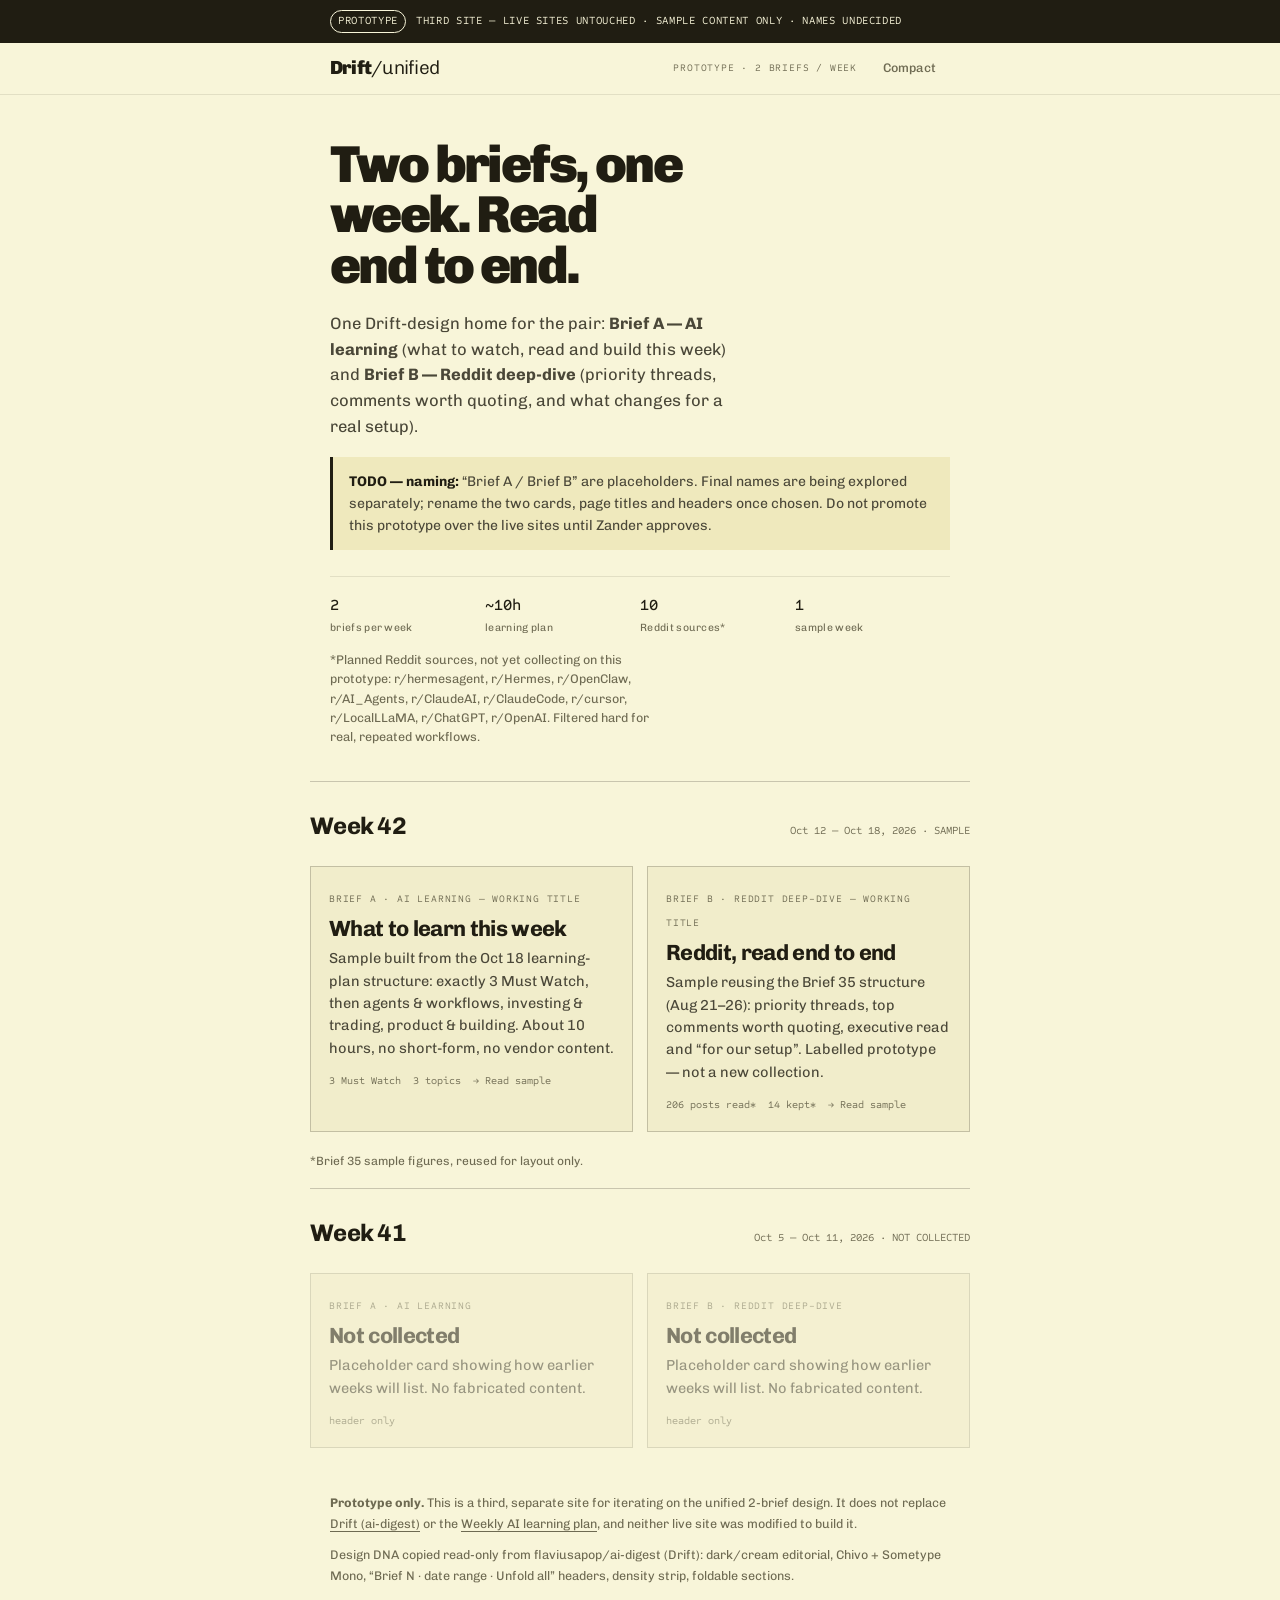
==== index.html @ 0d51faca "Prototype: unified Drift-design site with 2 briefs per week (sample content)" ====
<!doctype html>
<html lang="en">
<head>
<meta charset="utf-8">
<meta name="viewport" content="width=device-width, initial-scale=1">
<title>Drift Unified — Prototype (Brief A / Brief B)</title>
<meta name="description" content="Prototype: one Drift-design site hosting two briefs per week — an AI learning brief and a Reddit deep-dive brief. Sample content only.">
<link rel="preconnect" href="https://fonts.googleapis.com">
<link rel="preconnect" href="https://fonts.gstatic.com" crossorigin>
<link rel="stylesheet" href="https://fonts.googleapis.com/css2?family=Chivo:wght@300;400;500;600;700;900&family=Sometype+Mono:wght@400;500&display=swap">
<link rel="stylesheet" href="style.css">
</head>
<body>
<div class="proto-banner"><div class="w"><span class="badge-proto">Prototype</span><span>Third site — live sites untouched · Sample content only · Names undecided</span></div></div>
<header class="top"><div class="w"><span class="wm">Drift<em>/unified</em></span><span class="tools"><span class="live">Prototype · 2 briefs / week</span><button id="dens" class="densbtn" aria-pressed="false">Compact</button></span></div></header>
<main>
  <div class="w intro">
    <h1>Two briefs, one week. Read end to end.</h1>
    <p>One Drift-design home for the pair: <strong>Brief A — AI learning</strong> (what to watch, read and build this week) and <strong>Brief B — Reddit deep-dive</strong> (priority threads, comments worth quoting, and what changes for a real setup).</p>
    <div class="todo"><b>TODO — naming:</b> “Brief A / Brief B” are placeholders. Final names are being explored separately; rename the two cards, page titles and headers once chosen. Do not promote this prototype over the live sites until Zander approves.</div>
    <div class="stat">
      <div><b>2</b><span>briefs per week</span></div>
      <div><b>~10h</b><span>learning plan</span></div>
      <div><b>10</b><span>Reddit sources*</span></div>
      <div><b>1</b><span>sample week</span></div>
    </div>
    <p style="margin-top:14px;font-size:12.5px;color:var(--mute)">*Planned Reddit sources, not yet collecting on this prototype: r/hermesagent, r/Hermes, r/OpenClaw, r/AI_Agents, r/ClaudeAI, r/ClaudeCode, r/cursor, r/LocalLLaMA, r/ChatGPT, r/OpenAI. Filtered hard for real, repeated workflows.</p>
  </div>

  <section class="w week-block" aria-labelledby="w42">
    <div class="week-title"><h2 id="w42">Week 42</h2><span class="dt" style="font-family:var(--m);font-size:11px;color:var(--mute)">Oct 12 — Oct 18, 2026 · SAMPLE</span></div>
    <div class="cards">
      <a class="brief-card" href="weeks/2026-10-12.html#learning">
        <span class="k">Brief A · AI Learning — working title</span>
        <h3>What to learn this week</h3>
        <p>Sample built from the Oct 18 learning-plan structure: exactly 3 Must Watch, then agents &amp; workflows, investing &amp; trading, product &amp; building. About 10 hours, no short-form, no vendor content.</p>
        <span class="meta"><span>3 Must Watch</span><span>3 topics</span><span>→ Read sample</span></span>
      </a>
      <a class="brief-card" href="weeks/2026-10-12.html#reddit">
        <span class="k">Brief B · Reddit Deep-Dive — working title</span>
        <h3>Reddit, read end to end</h3>
        <p>Sample reusing the Brief 35 structure (Aug 21–26): priority threads, top comments worth quoting, executive read and “for our setup”. Labelled prototype — not a new collection.</p>
        <span class="meta"><span>206 posts read*</span><span>14 kept*</span><span>→ Read sample</span></span>
      </a>
    </div>
    <p style="font-size:12px;color:var(--mute)">*Brief 35 sample figures, reused for layout only.</p>
  </section>

  <section class="w week-block" aria-labelledby="w41">
    <div class="week-title"><h2 id="w41">Week 41</h2><span style="font-family:var(--m);font-size:11px;color:var(--mute)">Oct 5 — Oct 11, 2026 · NOT COLLECTED</span></div>
    <div class="cards">
      <span class="brief-card disabled"><span class="k">Brief A · AI Learning</span><h3>Not collected</h3><p>Placeholder card showing how earlier weeks will list. No fabricated content.</p><span class="meta"><span>header only</span></span></span>
      <span class="brief-card disabled"><span class="k">Brief B · Reddit Deep-Dive</span><h3>Not collected</h3><p>Placeholder card showing how earlier weeks will list. No fabricated content.</p><span class="meta"><span>header only</span></span></span>
    </div>
  </section>

  <footer><div class="w">
    <p><strong>Prototype only.</strong> This is a third, separate site for iterating on the unified 2-brief design. It does not replace <a href="https://flaviusapop.github.io/ai-digest/drift.html">Drift (ai-digest)</a> or the <a href="https://flaviusapop.github.io/weekly-ai-learning-plan/">Weekly AI learning plan</a>, and neither live site was modified to build it.</p>
    <p>Design DNA copied read-only from flaviusapop/ai-digest (Drift): dark/cream editorial, Chivo + Sometype Mono, “Brief N · date range · Unfold all” headers, density strip, foldable sections.</p>
  </div></footer>
</main>
<script src="app.js"></script>
</body>
</html>
---- style.css ----
:root{
  --bg:#F8F5D9; --panel:#F1EDCB; --deep:#EFE9BD;
  --ink:#201D12; --ink-2:#4A4738; --mute:#6E6A52; --dead:#6F6C58;
  --edge:rgba(32,29,18,.22); --edge-soft:rgba(32,29,18,.10);
  --h-localllama:#A0552F; --h-mlreddit:#3F6274; --h-claudeai:#546B3C;
  --h-singularity:#734A60; --h-xnetwork:#7E6220; --h-hermes:#5E4B00;
  --f:"Chivo",system-ui,-apple-system,sans-serif;
  --m:"Sometype Mono",ui-monospace,SFMono-Regular,monospace;
  --top:52px; --wk:46px; --measure:46ch;
}
@media (prefers-color-scheme:dark){
  :root:not([data-theme="light"]){
    --bg:#191711; --panel:#211F16; --deep:#2A281D;
    --ink:#EFEBCE; --ink-2:#C2BE9F; --mute:#8B8768; --dead:#5C5943;
    --edge:rgba(239,235,206,.20); --edge-soft:rgba(239,235,206,.09);
    --h-localllama:#D5946F; --h-mlreddit:#8FB4C6; --h-claudeai:#A0B882;
    --h-singularity:#C295B0; --h-xnetwork:#C8A75C; --h-hermes:#D4BC6A;
  }
}
:root[data-theme="dark"]{
  --bg:#191711; --panel:#211F16; --deep:#2A281D;
  --ink:#EFEBCE; --ink-2:#C2BE9F; --mute:#8B8768; --dead:#5C5943;
  --edge:rgba(239,235,206,.20); --edge-soft:rgba(239,235,206,.09);
  --h-localllama:#D5946F; --h-mlreddit:#8FB4C6; --h-claudeai:#A0B882;
  --h-singularity:#C295B0; --h-xnetwork:#C8A75C; --h-hermes:#D4BC6A;
}

*{box-sizing:border-box}
body{margin:0;background:var(--bg);color:var(--ink);font-family:var(--f);
  font-size:16px;line-height:1.5;-webkit-text-size-adjust:100%;-webkit-font-smoothing:antialiased}
.w{max-width:660px;margin:0 auto;padding:0 20px}
button{font:inherit;color:inherit;background:none;border:0;cursor:pointer;text-align:left}
:focus-visible{outline:2px solid var(--ink);outline-offset:2px}
[hidden]{display:none !important}
ol{list-style:none;margin:0;padding:0}

/* ---------- top ---------- */
.top{position:sticky;top:0;z-index:60;height:var(--top);background:var(--bg);
  border-bottom:1px solid var(--edge-soft);display:flex;align-items:center}
.top .w{display:flex;align-items:center;justify-content:space-between;width:100%}
.wm{font-weight:900;font-size:19px;letter-spacing:-.04em}
.wm em{font-style:normal;font-weight:300}
.tools{display:flex;align-items:center;gap:12px}
.top .live{font-family:var(--m);font-size:10px;letter-spacing:.08em;color:var(--mute);
  text-transform:uppercase}
/* the sticky week header and its strip already show position on small screens */
@media (max-width:560px){ .top .live{display:none} }

/* ---------- intro ---------- */
.intro{padding:44px 20px 34px;border-bottom:1px solid var(--edge)}
.intro h1{font-weight:900;font-size:clamp(34px,10vw,52px);line-height:.98;letter-spacing:-.05em;
  margin:0;text-wrap:balance;max-width:15ch}
.intro p{margin:20px 0 0;font-size:16.5px;line-height:1.55;color:var(--ink-2);max-width:42ch}
.intro .stat{display:flex;gap:0;margin-top:26px;border-top:1px solid var(--edge-soft);
  padding-top:16px}
.intro .stat div{flex:1 1 0;display:flex;flex-direction:column;gap:3px}
.intro .stat b{font-family:var(--m);font-weight:500;font-size:16px;font-variant-numeric:tabular-nums}
.intro .stat span{font-size:10.5px;color:var(--mute);letter-spacing:.03em}

/* ---------- week header (normal flow; does not follow scrolling) ---------- */
.wkhead{position:relative;background:var(--bg);
  border-bottom:1px solid var(--edge)}
.wkhead .in{max-width:660px;margin:0 auto;padding:0 20px;height:var(--wk);
  display:flex;align-items:center;gap:14px}
.wkhead .no{font-weight:900;font-size:15px;letter-spacing:-.03em;white-space:nowrap}
.wkhead .dt{font-family:var(--m);font-size:10.5px;color:var(--mute);white-space:nowrap;
  font-variant-numeric:tabular-nums}
/* the signature: a density strip that doubles as position */
.strip{flex:1 1 auto;display:flex;gap:2px;height:9px;min-width:60px}
.strip i{display:block;height:100%;background:currentColor;opacity:.24;
  transition:opacity .25s,transform .25s;transform-origin:bottom;font-style:normal}
.strip i[data-on="true"]{opacity:1}
.wkhead .fold{flex:0 0 auto;font-size:12.5px;color:var(--mute);font-weight:500;
  padding:12px 8px 12px 8px;min-height:44px;display:inline-flex;align-items:center}
@media(max-width:360px){
  .wkhead .in{gap:4px;padding:0 20px}
  .wkhead .no{font-size:13px}
  .wkhead .dt{font-size:10.5px}
  .strip{min-width:30px}
  .wkhead .fold{font-size:11px;padding:10px 4px}

  .wkhead .fold:not([data-fold-all]){display:none}
}

/* ---------- source block ---------- */
.src{scroll-margin-top:var(--top)}
.srch{position:sticky;top:var(--top);z-index:40;background:var(--bg);
  width:100%;padding:0}
.srch .in{position:relative;max-width:660px;margin:0 auto;padding:8px 20px;display:flex;
  align-items:center;cursor:pointer}
.srch h2{margin:0;font-weight:400;font-size:inherit}
.srtoggle{font:inherit;font-weight:700;font-size:21px;letter-spacing:-.032em;color:currentColor;
  padding:0;text-align:left;min-height:44px;display:inline-flex;align-items:center}
/* the whole row is the hit target; the button stays the only control */
.srtoggle::after{content:"";position:absolute;inset:0;z-index:1}
.srtoggle:focus-visible{outline:none}
.srch .in:has(.srtoggle:focus-visible){outline:2px solid currentColor;outline-offset:-3px}
.sum{padding:0 20px 20px;max-width:660px;margin:0 auto}
.sum p{margin:0;font-size:16.5px;line-height:1.62;color:var(--ink-2);max-width:var(--measure)}
.sum p b{color:var(--ink);font-weight:600}

.grp{max-width:660px;margin:0 auto}
.grph{display:flex;align-items:baseline;justify-content:space-between;padding:16px 20px 8px;
  border-top:1px solid var(--edge-soft)}
.grph span:first-child{font-size:13px;color:currentColor;font-weight:700;letter-spacing:-.02em}
.grph span:last-child{font-family:var(--m);font-size:10px;color:var(--mute);
  font-variant-numeric:tabular-nums}

/* ---------- thread cards ---------- */
.tcard{padding:18px 20px 16px;border-top:1px solid var(--edge-soft)}
.tcard .badge{display:inline-flex;align-items:center;gap:6px;margin:8px 0 10px;
  font-family:var(--m);font-size:11px;font-weight:500;color:var(--ink-2);
  font-variant-numeric:tabular-nums;letter-spacing:.01em}
.tcard .badge b{font-weight:600;color:var(--ink)}
.tcard .badge i{font-style:normal;opacity:.4;padding:0 2px}
.tcard h3{margin:0;font-weight:700;font-size:17.5px;line-height:1.35;letter-spacing:-.02em;
  text-wrap:pretty;color:var(--ink)}
.tcard h3 a{color:inherit;text-decoration:none;display:inline-block;min-height:44px;display:flex;align-items:center}
.tcard h3 a:hover{text-decoration:underline;text-underline-offset:3px}
.tcard .summary{margin:8px 0 10px;font-size:15px;line-height:1.55;color:var(--ink-2);
  max-width:var(--measure);text-wrap:pretty}
.kp{list-style:none;margin:8px 0 12px;padding:0;display:flex;flex-direction:column;gap:5px;
  max-width:var(--measure)}
.kp li{display:grid;grid-template-columns:12px 1fr;gap:8px;font-size:14px;line-height:1.45;
  color:var(--ink-2);text-wrap:pretty}
.kp li::before{content:"";width:8px;height:1.5px;border-radius:1px;background:currentColor;
  opacity:.7;margin-top:9px}
:root[data-kp="off"] .kp{display:none}

/* ---------- foldable top comments (closed by default) ---------- */
.tc{margin-top:10px;padding-top:10px;border-top:1px solid var(--edge-soft)}
.tc-hd{font-family:var(--m);font-size:10px;letter-spacing:.08em;color:var(--mute);
  text-transform:uppercase;margin:0;min-height:44px;width:100%;display:flex;align-items:center;
  justify-content:flex-start;gap:8px;cursor:pointer;list-style:none}
.tc-hd::-webkit-details-marker{display:none}
.tc-hd::after{content:"+";font-size:18px;line-height:1;color:var(--ink);margin-left:auto}
.tc[open] .tc-hd::after{content:"−"}
.tc-hd span{font-size:10.5px;color:var(--mute);letter-spacing:.04em}
.tc-list{max-width:var(--measure)}
.tc-item{padding:10px 0 12px;border-top:1px solid var(--edge-soft)}
.tc-item:first-of-type{border-top:0}
.tc-meta{display:flex;align-items:baseline;gap:8px;margin:0 0 5px;font-family:var(--m);
  font-size:10.5px;color:var(--mute);font-variant-numeric:tabular-nums}
.tc-meta b{font-weight:500;color:var(--ink-2)}
.tc-meta .sc{display:inline-flex;align-items:center;gap:3px;padding:1px 6px;
  background:var(--deep);border-radius:3px;color:var(--ink-2);font-weight:500;font-size:10px}
.tc-body{margin:0;font-size:14.5px;line-height:1.5;color:var(--ink);text-wrap:pretty;
  max-width:var(--measure);overflow-wrap:anywhere}
.tc-pl{display:inline-block;margin-top:5px;font-family:var(--m);font-size:10.5px;
  color:var(--mute);text-decoration:none;border-bottom:1px solid var(--edge);min-height:44px;
  display:inline-flex;align-items:center;padding:2px 0}
.tc-pl:hover{color:var(--ink);border-bottom-color:currentColor}

.densbtn{font-size:12.5px;color:var(--mute);font-weight:500;padding:10px 14px;min-height:44px;display:inline-flex;align-items:center}
.densbtn:hover{color:var(--ink)}

/* collapsed state — per community, not per week */
.fold-wrap{display:grid;grid-template-rows:1fr;transition:grid-template-rows .3s cubic-bezier(.2,.7,.2,1)}
.src[data-fold="true"] .fold-wrap{grid-template-rows:0fr}
.fold-wrap > div{overflow:hidden;min-height:0}
.src[data-fold="true"] .srch .in{border-bottom:1px solid var(--edge-soft)}

/* quiet weeks (no items in this prototype) */
.quiet{max-width:660px;margin:0 auto;padding:14px 20px 26px}
.qrow{display:flex;align-items:baseline;justify-content:space-between;gap:14px;
  padding:11px 0;border-top:1px solid var(--edge-soft)}
.qrow b{font-weight:600;font-size:15px;letter-spacing:-.02em}
.qrow span{font-family:var(--m);font-size:10.5px;color:var(--mute);font-variant-numeric:tabular-nums}
.quiet .topics{margin:0 0 4px;font-size:14.5px;line-height:1.5;color:var(--ink-2)}

/* ---------- revisit break ---------- */
.brk-band{background:var(--panel);border-top:1px solid var(--edge);
  border-bottom:1px solid var(--edge);padding:38px 0 40px;margin:0}
.brk-band h3{font-weight:900;font-size:clamp(25px,7vw,32px);line-height:1.05;
  letter-spacing:-.04em;margin:10px 0 0;text-wrap:balance;max-width:16ch}
.brk-band .k{font-size:13.5px;color:var(--mute);font-weight:500}
.brk-band p{margin:12px 0 0;font-size:15px;line-height:1.55;color:var(--ink-2);max-width:40ch}
.nojs{padding-top:28px;padding-bottom:28px;border-bottom:1px solid var(--edge)}
.nojs h2{margin:0 0 8px;font-size:21px;line-height:1.2}
.nojs p{margin:0;color:var(--ink-2);max-width:var(--measure)}
.nojs a{color:inherit}

/* ---------- menu ---------- */
.jump{position:fixed;right:16px;bottom:calc(18px + env(safe-area-inset-bottom));z-index:70;
  width:48px;height:48px;padding:0;background:var(--ink);color:var(--bg);
  display:flex;align-items:center;justify-content:center;transition:opacity .18s}
.jump:hover{opacity:.88}
.jump svg{display:block}
.sheet{position:fixed;inset:0;z-index:80;display:flex;align-items:flex-end;justify-content:center}
.scrim{position:absolute;inset:0;background:rgba(32,29,18,.45)}
.sheetin{position:relative;width:100%;max-width:660px;max-height:76vh;overflow-y:auto;
  background:var(--bg);border-top:1px solid var(--edge);padding-bottom:env(safe-area-inset-bottom)}
.sheetin header{position:sticky;top:0;background:var(--bg);display:flex;align-items:center;
  justify-content:space-between;padding:18px 20px 12px;border-bottom:1px solid var(--edge-soft)}
.sheetin header b{font-weight:900;font-size:17px;letter-spacing:-.03em}
.sheetin header button{font-family:var(--m);font-size:11px;color:var(--mute);padding:8px 0}
.jgrp{padding:16px 20px 6px;font-size:13px;color:var(--mute);font-weight:600;letter-spacing:-.01em}
.jrow{display:flex;align-items:center;justify-content:space-between;width:100%;gap:12px;
  min-height:50px;padding:0 20px;border-top:1px solid var(--edge-soft)}
.jrow b{font-weight:600;font-size:15.5px;letter-spacing:-.02em}
.jrow span{font-family:var(--m);font-size:10.5px;color:var(--mute);font-variant-numeric:tabular-nums}


/* ---------- real-brief editorial elements ---------- */
.srclink{display:inline-block;padding:4px 0;min-height:44px;display:inline-flex;align-items:center}
.ml{padding:12px 2px;display:inline-block;min-height:44px;display:inline-flex;align-items:center}
.ml{color:inherit;opacity:.85;text-decoration:none;border-bottom:1px solid currentColor}
.ml:hover{opacity:1}
:is(ol,ul).ed{margin:0;padding:0 20px 6px 44px;max-width:660px;margin-left:auto;margin-right:auto}
.grp :is(ol,ul).ed{padding-left:44px}
@media(min-width:700px){:is(ol,ul).ed{padding-left:calc((100% - 660px)/2 + 24px)}}
:is(ol,ul).ed li,.sum p,.callout p,.takeaway p{font-size:16.5px;line-height:1.62;color:var(--ink-2);max-width:var(--measure)}
:is(ol,ul).ed li+li{margin-top:8px}
:is(ol,ul).ed li::marker{font-family:var(--m);font-size:11px;color:var(--mute)}
.grp>p{margin:0;padding:0 20px 8px;font-size:16.5px;line-height:1.62;color:var(--ink-2);
  max-width:calc(var(--measure) + 40px)}
.issuehed{margin:0;font-weight:900;font-size:clamp(22px,6vw,28px);line-height:1.05;letter-spacing:-.035em;color:var(--ink)}
.hed .issuehed{margin-bottom:10px}
.callout,.takeaway{margin:14px 20px 16px;padding:14px 16px;background:var(--deep);
  border-left:3px solid currentColor}
.callout p,.takeaway p{margin:0}
.boxlabel{display:block;font-family:var(--m);font-size:10px;letter-spacing:.09em;
  text-transform:uppercase;color:var(--mute);margin-bottom:6px}
.method li{color:var(--mute)}
.srclist{list-style:none;margin:0;padding:0 20px 10px;max-width:660px}
.srclist li{display:grid;grid-template-columns:34px 1fr;gap:8px;padding:9px 0;
  border-top:1px solid var(--edge-soft);font-size:14px;line-height:1.45}
.sn{font-family:var(--m);font-size:10.5px;color:var(--mute);padding-top:2px;font-variant-numeric:tabular-nums}
.srclist a{color:var(--ink-2);text-decoration:none;border-bottom:1px solid var(--edge)}
.srclist a{display:inline-block;max-width:var(--measure);overflow-wrap:anywhere}
.srclist a:hover{color:var(--ink);border-bottom-color:currentColor}

footer{padding:30px 0 40px}
footer p{margin:0 0 9px;font-size:12.5px;color:var(--mute);line-height:1.7}
@media (prefers-reduced-motion:reduce){*{transition-duration:.01ms !important}}

/* ---- prototype additions (unified 2-brief iteration) ---- */
.proto-banner{background:var(--ink);color:var(--bg);padding:10px 0;font-family:var(--m);font-size:11px;letter-spacing:.06em;text-transform:uppercase}
.proto-banner .w{display:flex;gap:10px;flex-wrap:wrap;align-items:center}
.badge-proto{border:1px solid currentColor;padding:2px 7px;border-radius:999px}
.cards{display:grid;gap:14px;padding:22px 0 8px}
@media(min-width:620px){.cards{grid-template-columns:1fr 1fr}}
.brief-card{border:1px solid var(--edge);background:var(--panel);padding:18px;text-decoration:none;color:inherit;display:block}
.brief-card:hover{border-color:var(--ink)}
.brief-card .k{font-family:var(--m);font-size:10px;letter-spacing:.08em;text-transform:uppercase;color:var(--mute)}
.brief-card h3{margin:8px 0 6px;font-size:22px;line-height:1.1;letter-spacing:-.03em}
.brief-card p{margin:0;color:var(--ink-2);font-size:14.5px;line-height:1.55}
.brief-card .meta{margin-top:14px;font-family:var(--m);font-size:10.5px;color:var(--mute);display:flex;gap:12px;flex-wrap:wrap}
.brief-card.disabled{opacity:.55;pointer-events:none}
.week-block{padding:26px 0 6px;border-top:1px solid var(--edge)}
.week-block:first-of-type{border-top:0}
.week-title{display:flex;justify-content:space-between;align-items:baseline;gap:14px;flex-wrap:wrap}
.week-title h2{margin:0;font-size:24px;letter-spacing:-.03em}
.todo{margin:18px 0;padding:14px 16px;background:var(--deep);border-left:3px solid var(--ink);font-size:14px;line-height:1.55;color:var(--ink-2)}
.todo b{color:var(--ink)}
a{color:inherit}
.back{display:inline-flex;min-height:44px;align-items:center;font-family:var(--m);font-size:11px;color:var(--mute);text-decoration:none}
.tag{display:inline-block;font-family:var(--m);font-size:10px;padding:2px 7px;background:var(--deep);border-radius:3px;color:var(--ink-2)}
footer a{text-decoration:underline;text-underline-offset:3px}
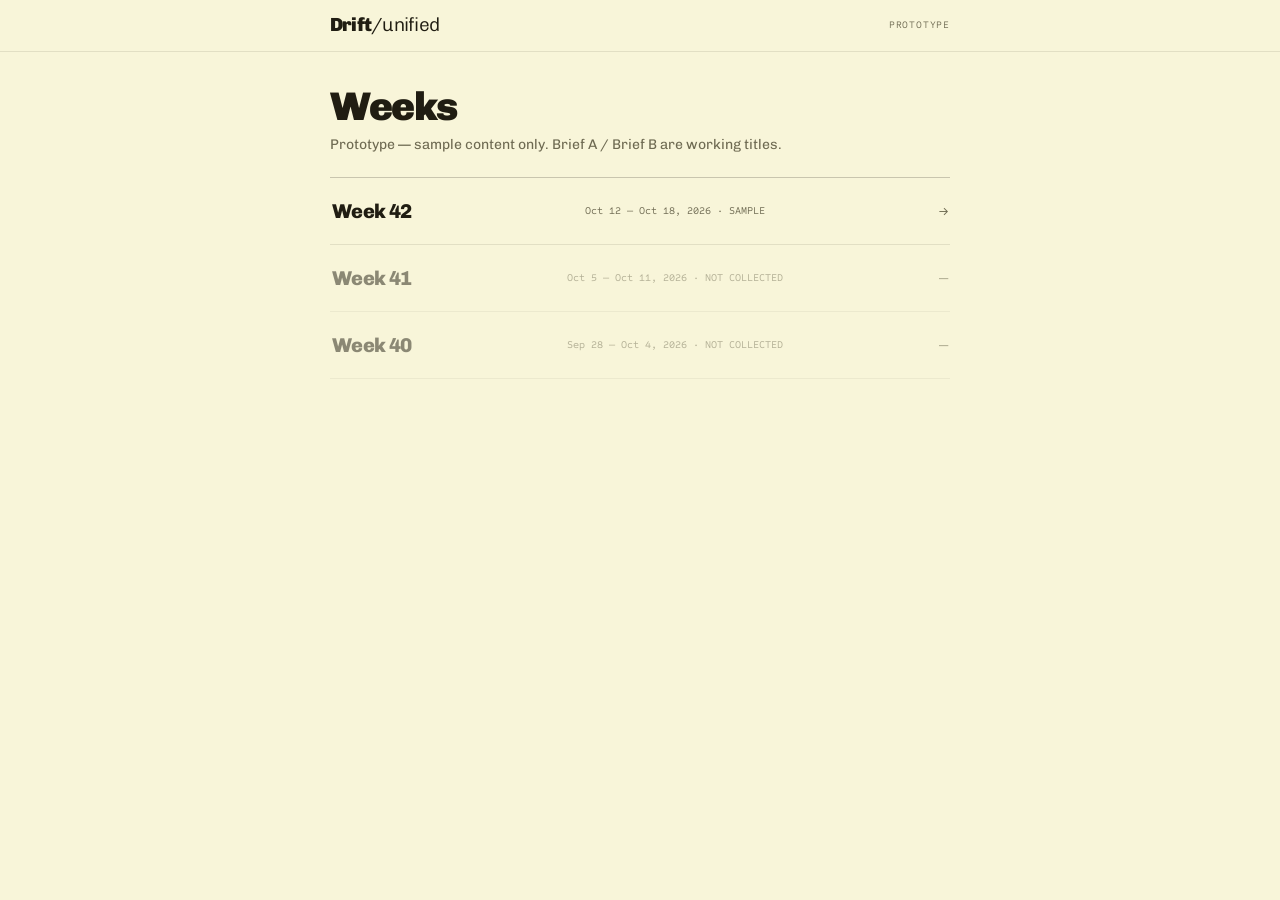
==== commit 185e2a1f: "Index: weeks list only; add Brief A to Brief B divider band" ====
--- a/index.html
+++ b/index.html
@@ -3,62 +3,25 @@
 <head>
 <meta charset="utf-8">
 <meta name="viewport" content="width=device-width, initial-scale=1">
-<title>Drift Unified — Prototype (Brief A / Brief B)</title>
-<meta name="description" content="Prototype: one Drift-design site hosting two briefs per week — an AI learning brief and a Reddit deep-dive brief. Sample content only.">
+<title>Drift Unified — Prototype</title>
+<meta name="description" content="Prototype: one Drift-design site hosting two briefs per week. Weeks index — sample content only.">
 <link rel="preconnect" href="https://fonts.googleapis.com">
 <link rel="preconnect" href="https://fonts.gstatic.com" crossorigin>
 <link rel="stylesheet" href="https://fonts.googleapis.com/css2?family=Chivo:wght@300;400;500;600;700;900&family=Sometype+Mono:wght@400;500&display=swap">
 <link rel="stylesheet" href="style.css">
 </head>
 <body>
-<div class="proto-banner"><div class="w"><span class="badge-proto">Prototype</span><span>Third site — live sites untouched · Sample content only · Names undecided</span></div></div>
-<header class="top"><div class="w"><span class="wm">Drift<em>/unified</em></span><span class="tools"><span class="live">Prototype · 2 briefs / week</span><button id="dens" class="densbtn" aria-pressed="false">Compact</button></span></div></header>
+<header class="top"><div class="w"><span class="wm">Drift<em>/unified</em></span><span class="tools"><span class="live">Prototype</span></span></div></header>
 <main>
-  <div class="w intro">
-    <h1>Two briefs, one week. Read end to end.</h1>
-    <p>One Drift-design home for the pair: <strong>Brief A — AI learning</strong> (what to watch, read and build this week) and <strong>Brief B — Reddit deep-dive</strong> (priority threads, comments worth quoting, and what changes for a real setup).</p>
-    <div class="todo"><b>TODO — naming:</b> “Brief A / Brief B” are placeholders. Final names are being explored separately; rename the two cards, page titles and headers once chosen. Do not promote this prototype over the live sites until Zander approves.</div>
-    <div class="stat">
-      <div><b>2</b><span>briefs per week</span></div>
-      <div><b>~10h</b><span>learning plan</span></div>
-      <div><b>10</b><span>Reddit sources*</span></div>
-      <div><b>1</b><span>sample week</span></div>
-    </div>
-    <p style="margin-top:14px;font-size:12.5px;color:var(--mute)">*Planned Reddit sources, not yet collecting on this prototype: r/hermesagent, r/Hermes, r/OpenClaw, r/AI_Agents, r/ClaudeAI, r/ClaudeCode, r/cursor, r/LocalLLaMA, r/ChatGPT, r/OpenAI. Filtered hard for real, repeated workflows.</p>
-  </div>
-
-  <section class="w week-block" aria-labelledby="w42">
-    <div class="week-title"><h2 id="w42">Week 42</h2><span class="dt" style="font-family:var(--m);font-size:11px;color:var(--mute)">Oct 12 — Oct 18, 2026 · SAMPLE</span></div>
-    <div class="cards">
-      <a class="brief-card" href="weeks/2026-10-12.html#learning">
-        <span class="k">Brief A · AI Learning — working title</span>
-        <h3>What to learn this week</h3>
-        <p>Sample built from the Oct 18 learning-plan structure: exactly 3 Must Watch, then agents &amp; workflows, investing &amp; trading, product &amp; building. About 10 hours, no short-form, no vendor content.</p>
-        <span class="meta"><span>3 Must Watch</span><span>3 topics</span><span>→ Read sample</span></span>
-      </a>
-      <a class="brief-card" href="weeks/2026-10-12.html#reddit">
-        <span class="k">Brief B · Reddit Deep-Dive — working title</span>
-        <h3>Reddit, read end to end</h3>
-        <p>Sample reusing the Brief 35 structure (Aug 21–26): priority threads, top comments worth quoting, executive read and “for our setup”. Labelled prototype — not a new collection.</p>
-        <span class="meta"><span>206 posts read*</span><span>14 kept*</span><span>→ Read sample</span></span>
-      </a>
-    </div>
-    <p style="font-size:12px;color:var(--mute)">*Brief 35 sample figures, reused for layout only.</p>
+  <section class="w weeks" aria-labelledby="weeks-title">
+    <h1 id="weeks-title">Weeks</h1>
+    <p class="sub">Prototype — sample content only. Brief A / Brief B are working titles.</p>
+    <ul class="week-list">
+      <li><a class="week-row" href="weeks/2026-10-12.html"><span class="week-name">Week 42</span><span class="week-meta">Oct 12 — Oct 18, 2026 · SAMPLE</span><span class="arr" aria-hidden="true">→</span></a></li>
+      <li><span class="week-row is-disabled" aria-disabled="true"><span class="week-name">Week 41</span><span class="week-meta">Oct 5 — Oct 11, 2026 · NOT COLLECTED</span><span class="arr" aria-hidden="true">—</span></span></li>
+      <li><span class="week-row is-disabled" aria-disabled="true"><span class="week-name">Week 40</span><span class="week-meta">Sep 28 — Oct 4, 2026 · NOT COLLECTED</span><span class="arr" aria-hidden="true">—</span></span></li>
+    </ul>
   </section>
-
-  <section class="w week-block" aria-labelledby="w41">
-    <div class="week-title"><h2 id="w41">Week 41</h2><span style="font-family:var(--m);font-size:11px;color:var(--mute)">Oct 5 — Oct 11, 2026 · NOT COLLECTED</span></div>
-    <div class="cards">
-      <span class="brief-card disabled"><span class="k">Brief A · AI Learning</span><h3>Not collected</h3><p>Placeholder card showing how earlier weeks will list. No fabricated content.</p><span class="meta"><span>header only</span></span></span>
-      <span class="brief-card disabled"><span class="k">Brief B · Reddit Deep-Dive</span><h3>Not collected</h3><p>Placeholder card showing how earlier weeks will list. No fabricated content.</p><span class="meta"><span>header only</span></span></span>
-    </div>
-  </section>
-
-  <footer><div class="w">
-    <p><strong>Prototype only.</strong> This is a third, separate site for iterating on the unified 2-brief design. It does not replace <a href="https://flaviusapop.github.io/ai-digest/drift.html">Drift (ai-digest)</a> or the <a href="https://flaviusapop.github.io/weekly-ai-learning-plan/">Weekly AI learning plan</a>, and neither live site was modified to build it.</p>
-    <p>Design DNA copied read-only from flaviusapop/ai-digest (Drift): dark/cream editorial, Chivo + Sometype Mono, “Brief N · date range · Unfold all” headers, density strip, foldable sections.</p>
-  </div></footer>
 </main>
-<script src="app.js"></script>
 </body>
 </html>
--- a/style.css
+++ b/style.css
@@ -257,3 +257,26 @@
 .back{display:inline-flex;min-height:44px;align-items:center;font-family:var(--m);font-size:11px;color:var(--mute);text-decoration:none}
 .tag{display:inline-block;font-family:var(--m);font-size:10px;padding:2px 7px;background:var(--deep);border-radius:3px;color:var(--ink-2)}
 footer a{text-decoration:underline;text-underline-offset:3px}
+
+/* ---- v2: index week-list only ---- */
+.weeks{padding:34px 20px 56px}
+.weeks h1{font-weight:900;font-size:clamp(28px,8vw,40px);line-height:1;letter-spacing:-.045em;margin:0 0 8px}
+.weeks .sub{margin:0 0 22px;color:var(--mute);font-size:14px}
+.week-list{list-style:none;margin:0;padding:0;border-top:1px solid var(--edge)}
+.week-row{display:flex;align-items:center;justify-content:space-between;gap:16px;padding:18px 2px;border-bottom:1px solid var(--edge-soft);text-decoration:none;color:inherit;min-height:64px}
+a.week-row:hover .week-name{text-decoration:underline;text-underline-offset:4px}
+.week-name{font-weight:800;font-size:20px;letter-spacing:-.03em}
+.week-meta{font-family:var(--m);font-size:10.5px;color:var(--mute);white-space:nowrap;font-variant-numeric:tabular-nums}
+.week-row.is-disabled{opacity:.5}
+.week-row .arr{font-family:var(--m);color:var(--mute)}
+
+/* ---- v2: Brief A -> Brief B divider band ---- */
+.brief-divider{background:var(--ink);color:var(--bg);border-top:3px solid var(--ink);border-bottom:3px solid var(--ink);padding:34px 0 38px;margin:36px 0 8px}
+.brief-divider .bd-k{font-family:var(--m);font-size:10px;letter-spacing:.1em;text-transform:uppercase;opacity:.65}
+.brief-divider .bd-end{display:block;font-size:14px;font-weight:600;margin-top:10px;opacity:.75}
+.brief-divider .bd-rule{display:block;height:1px;background:currentColor;opacity:.35;margin:20px 0}
+.brief-divider .bd-start{display:block;font-weight:900;font-size:clamp(26px,7vw,36px);line-height:1.02;letter-spacing:-.04em}
+.brief-divider p{margin:10px 0 0;font-size:14.5px;line-height:1.55;max-width:42ch;opacity:.8}
+@media (prefers-color-scheme:dark){
+  :root:not([data-theme="light"]) .brief-divider{background:var(--deep);color:var(--ink);border-color:var(--edge)}
+}
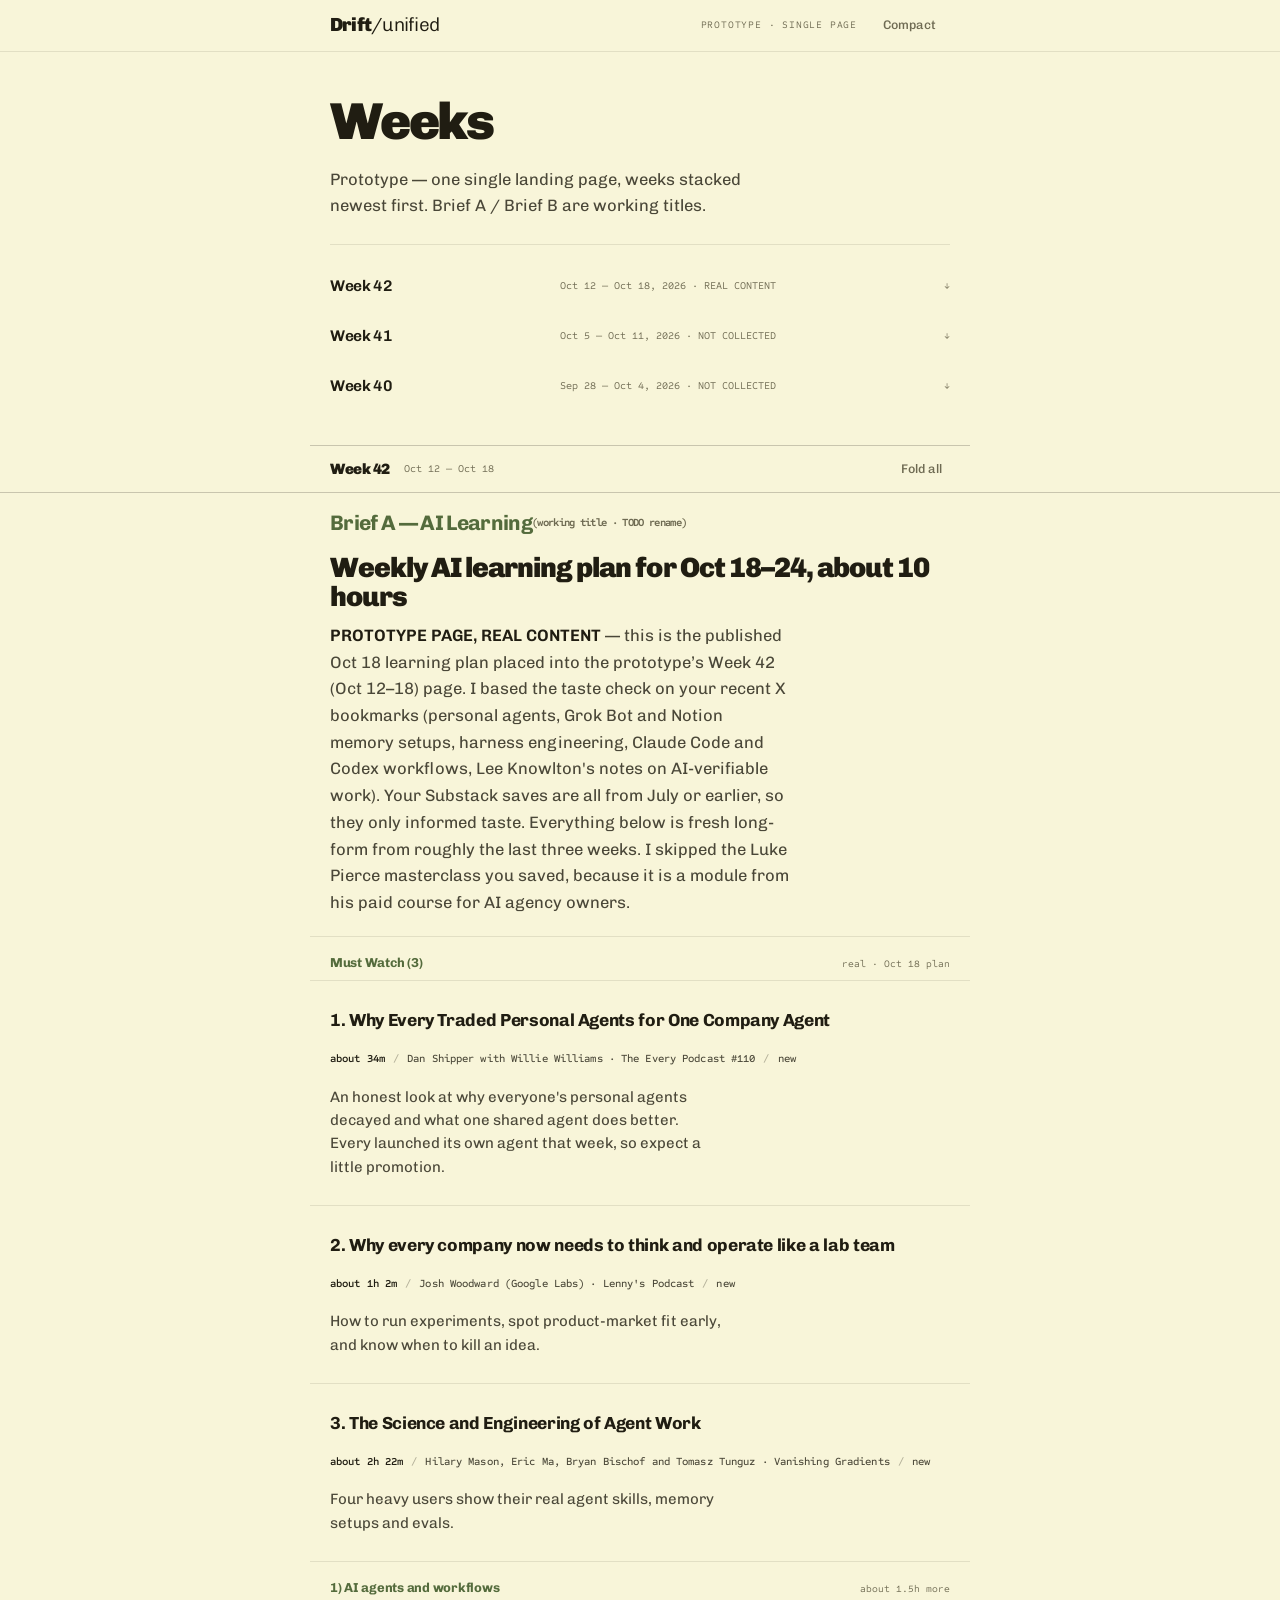
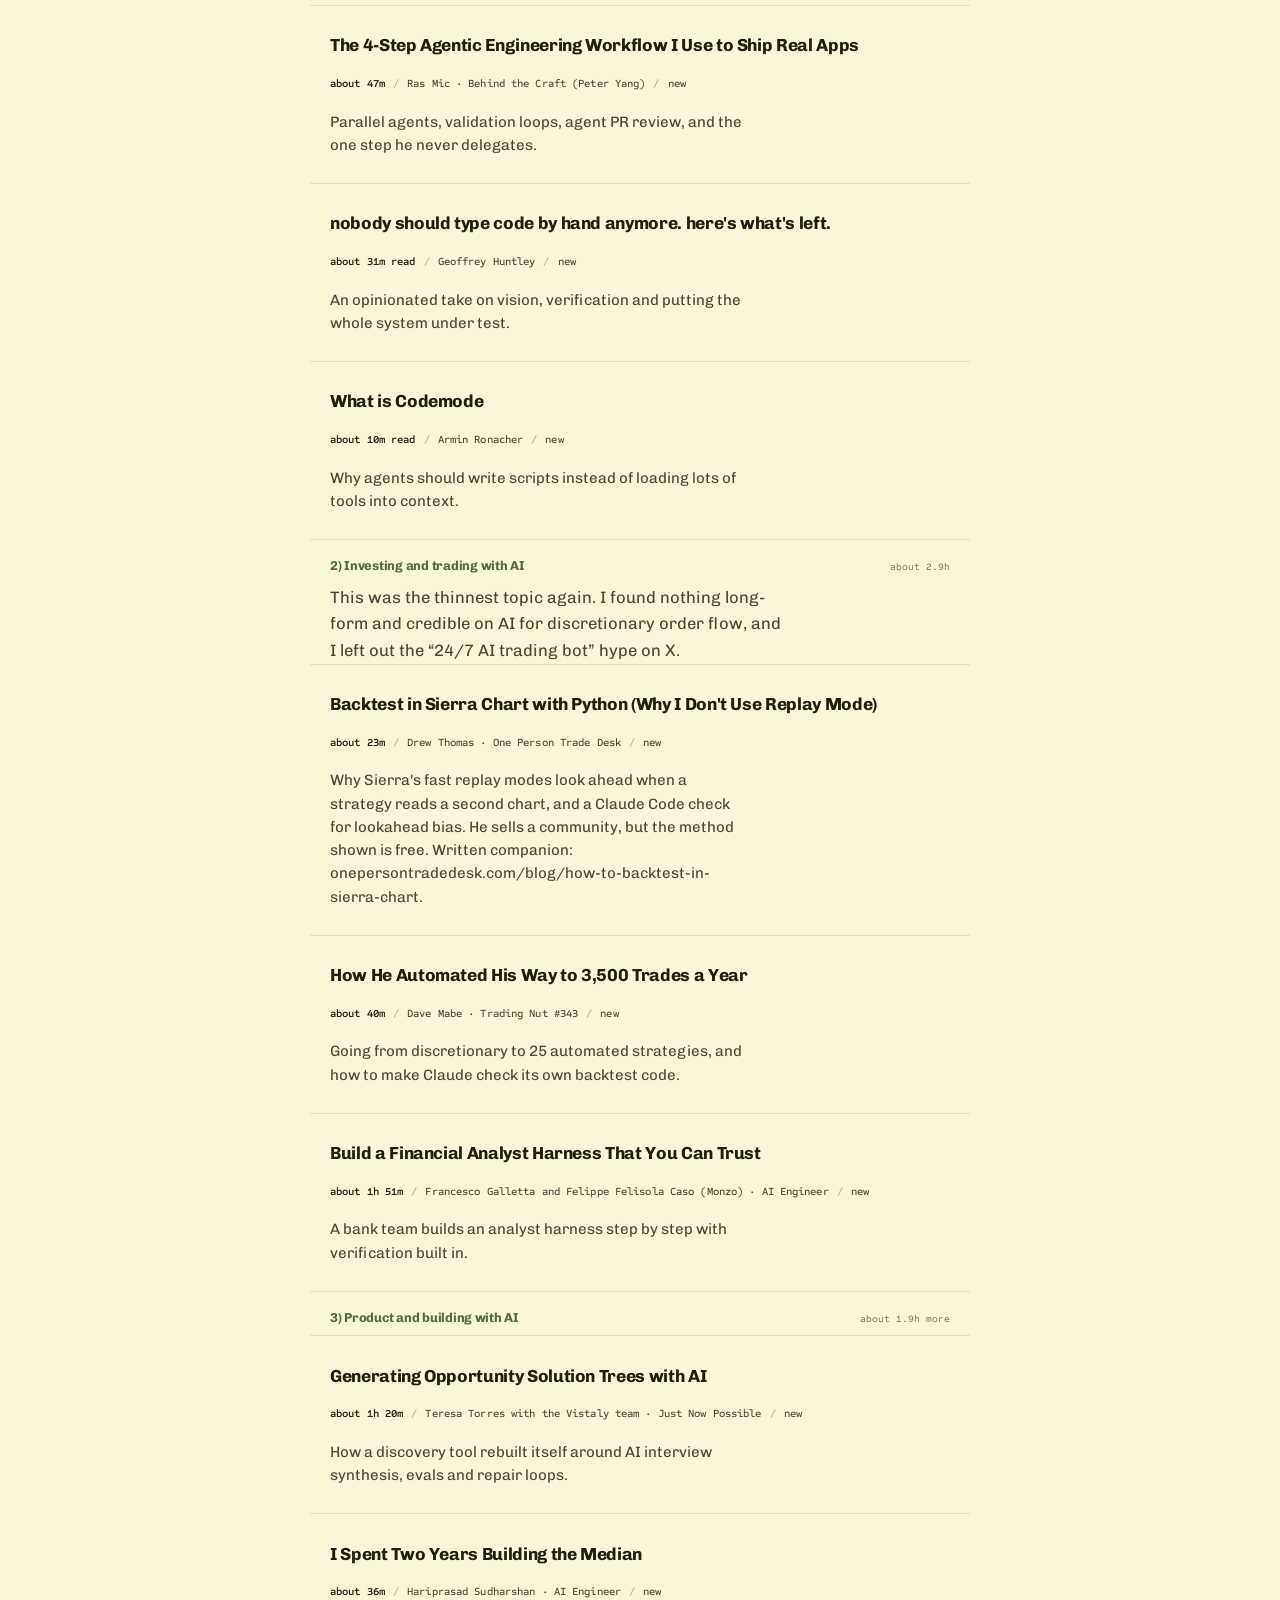
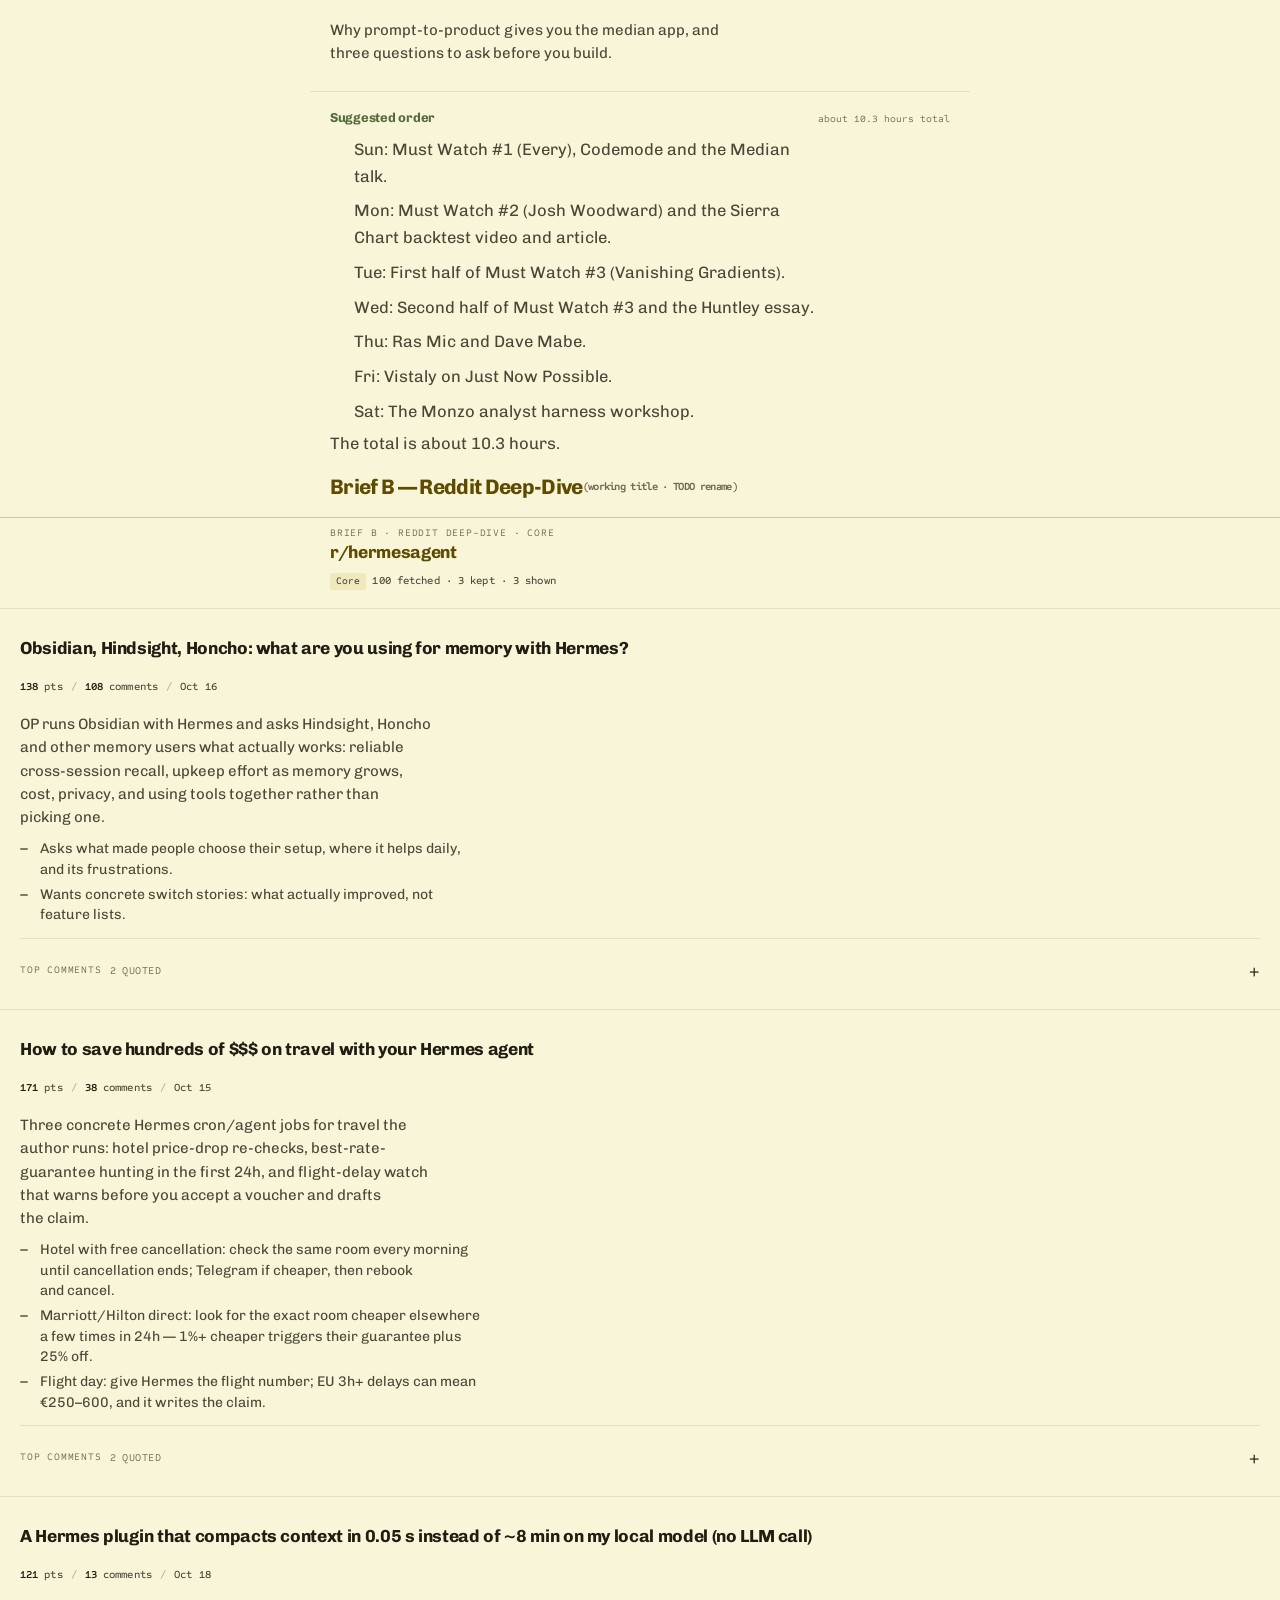
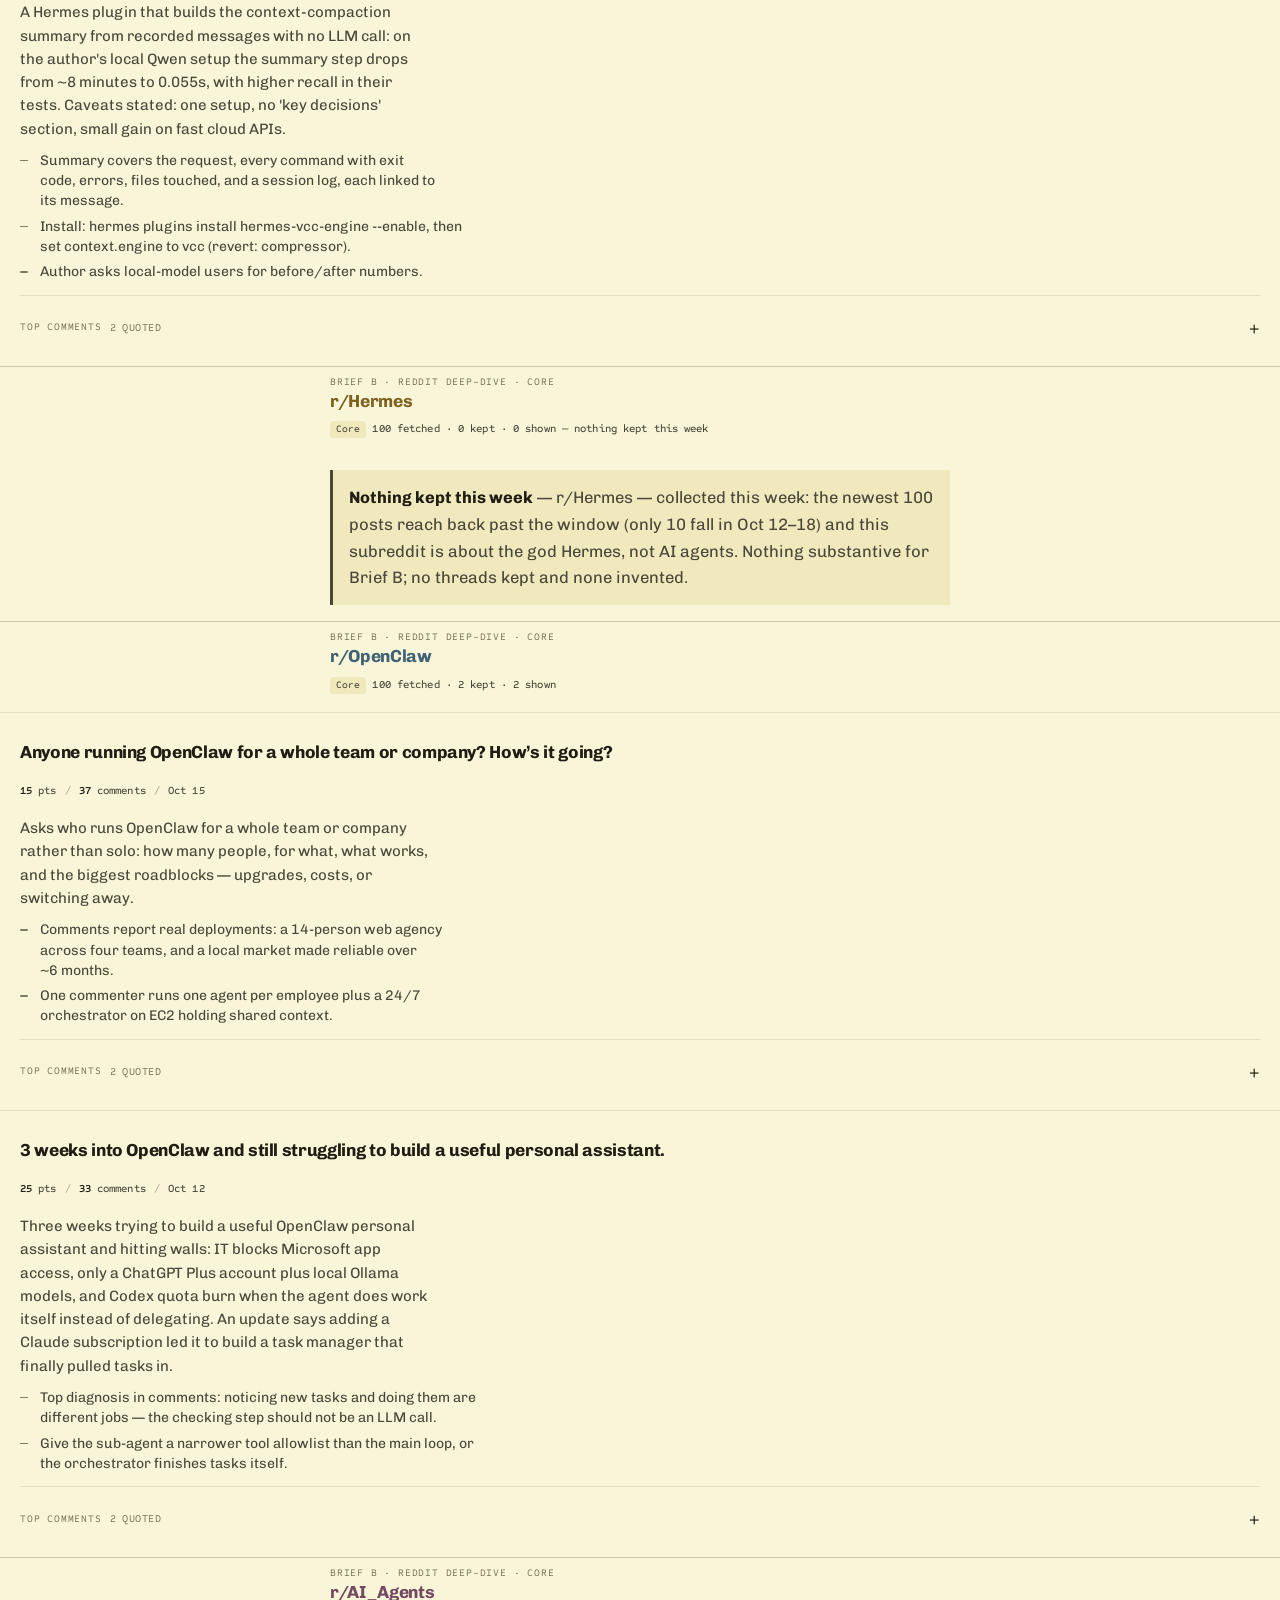
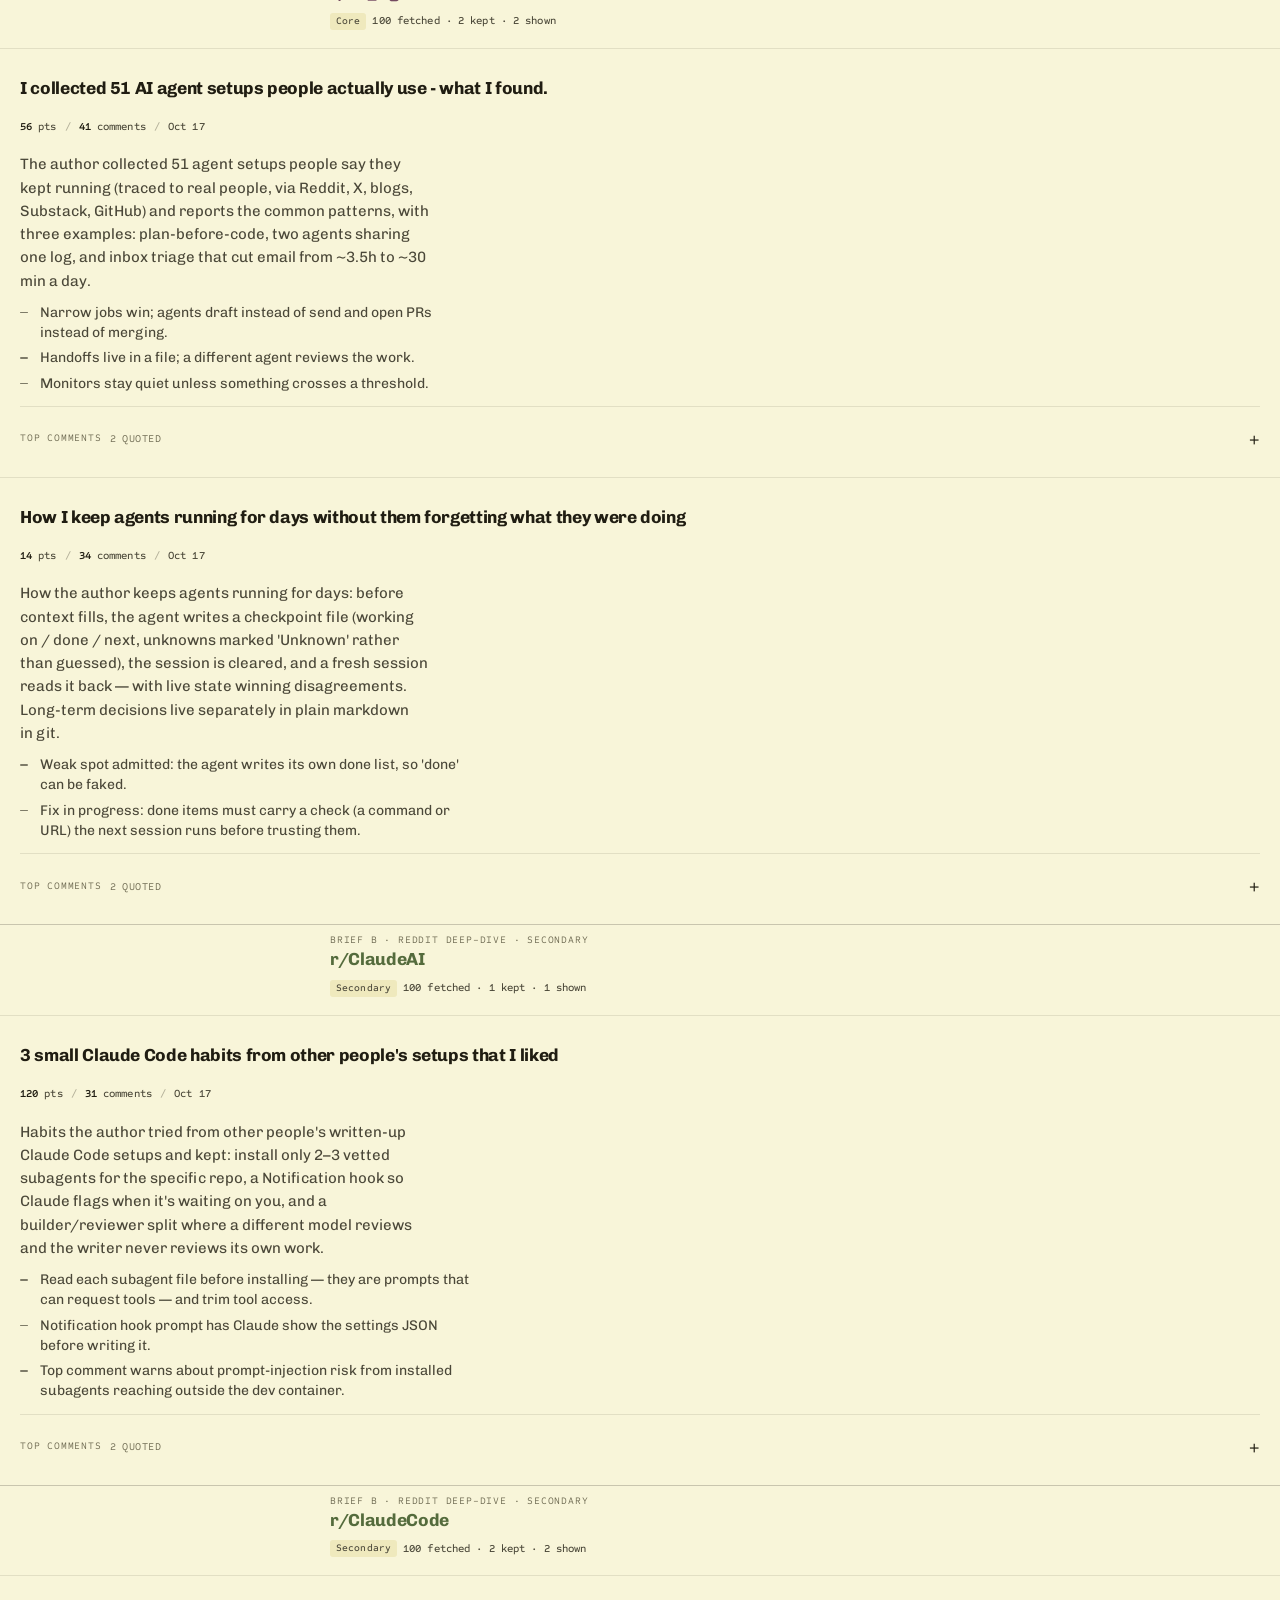
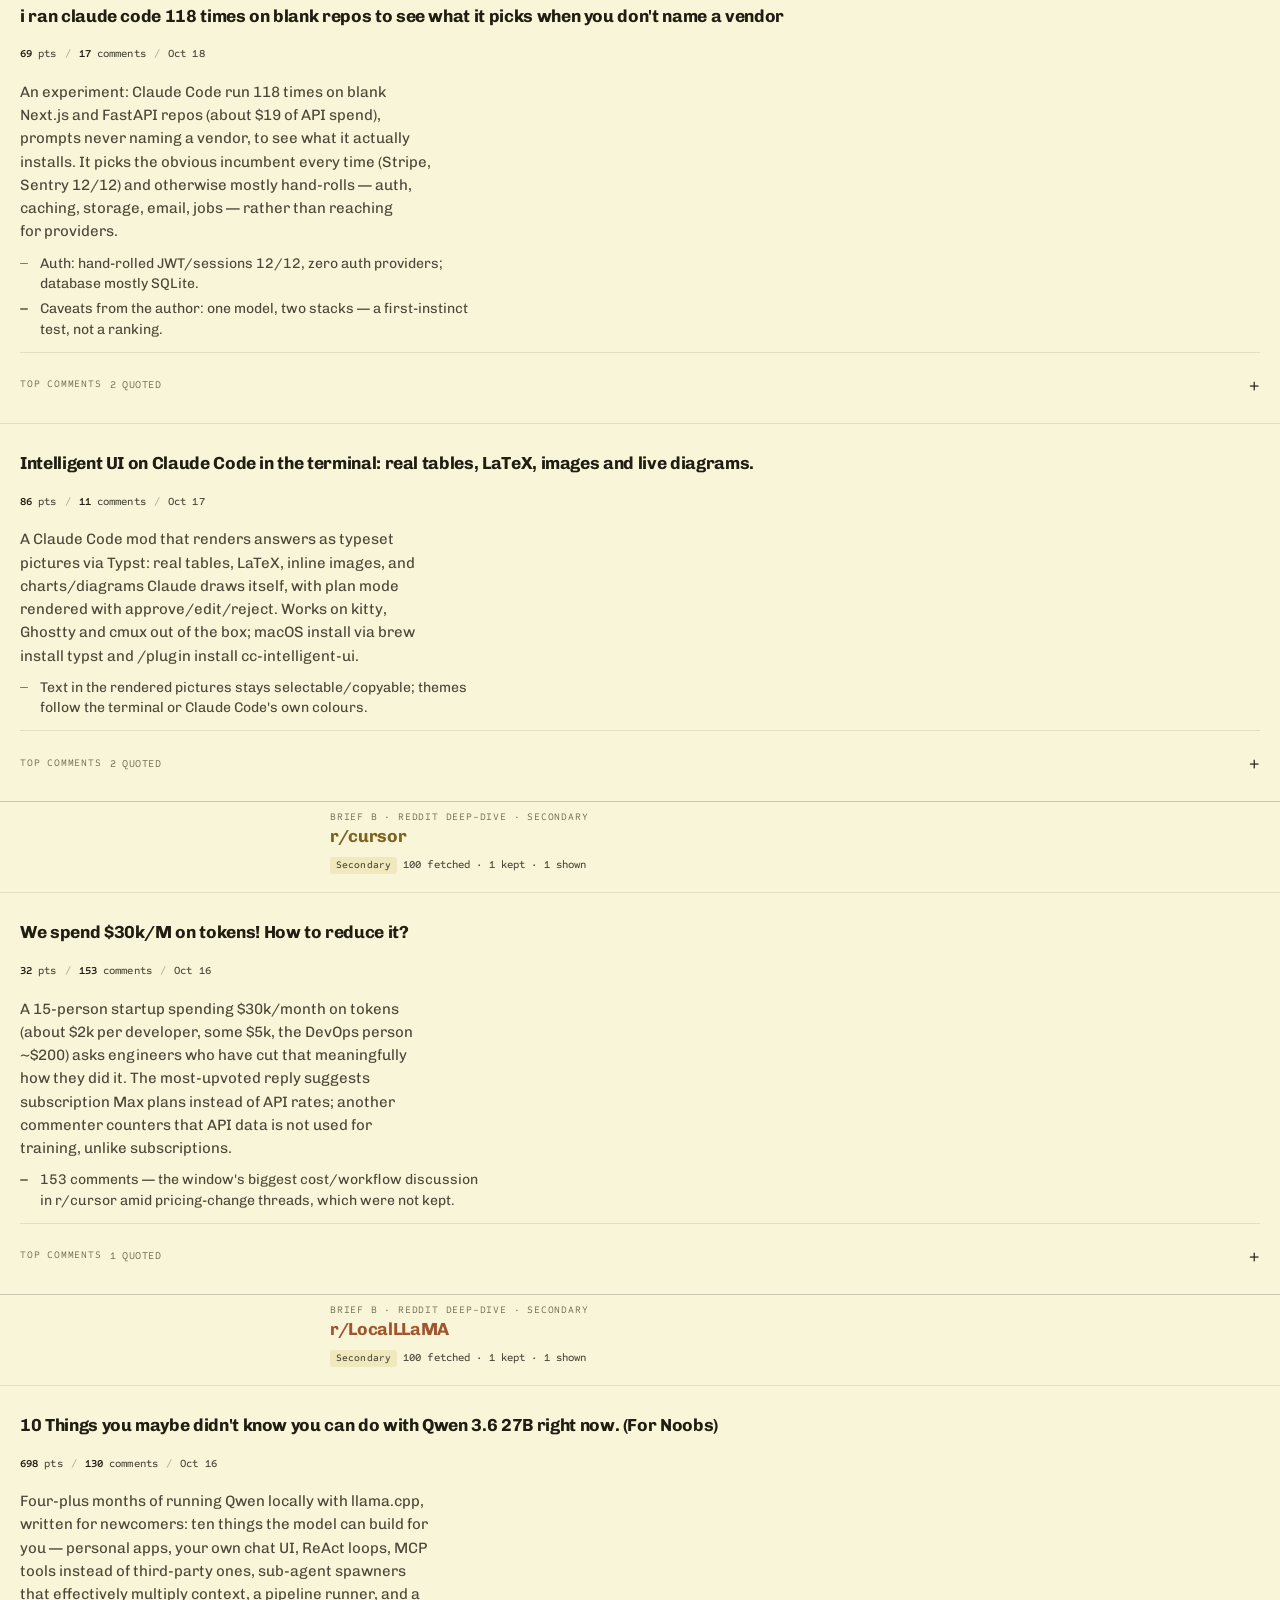
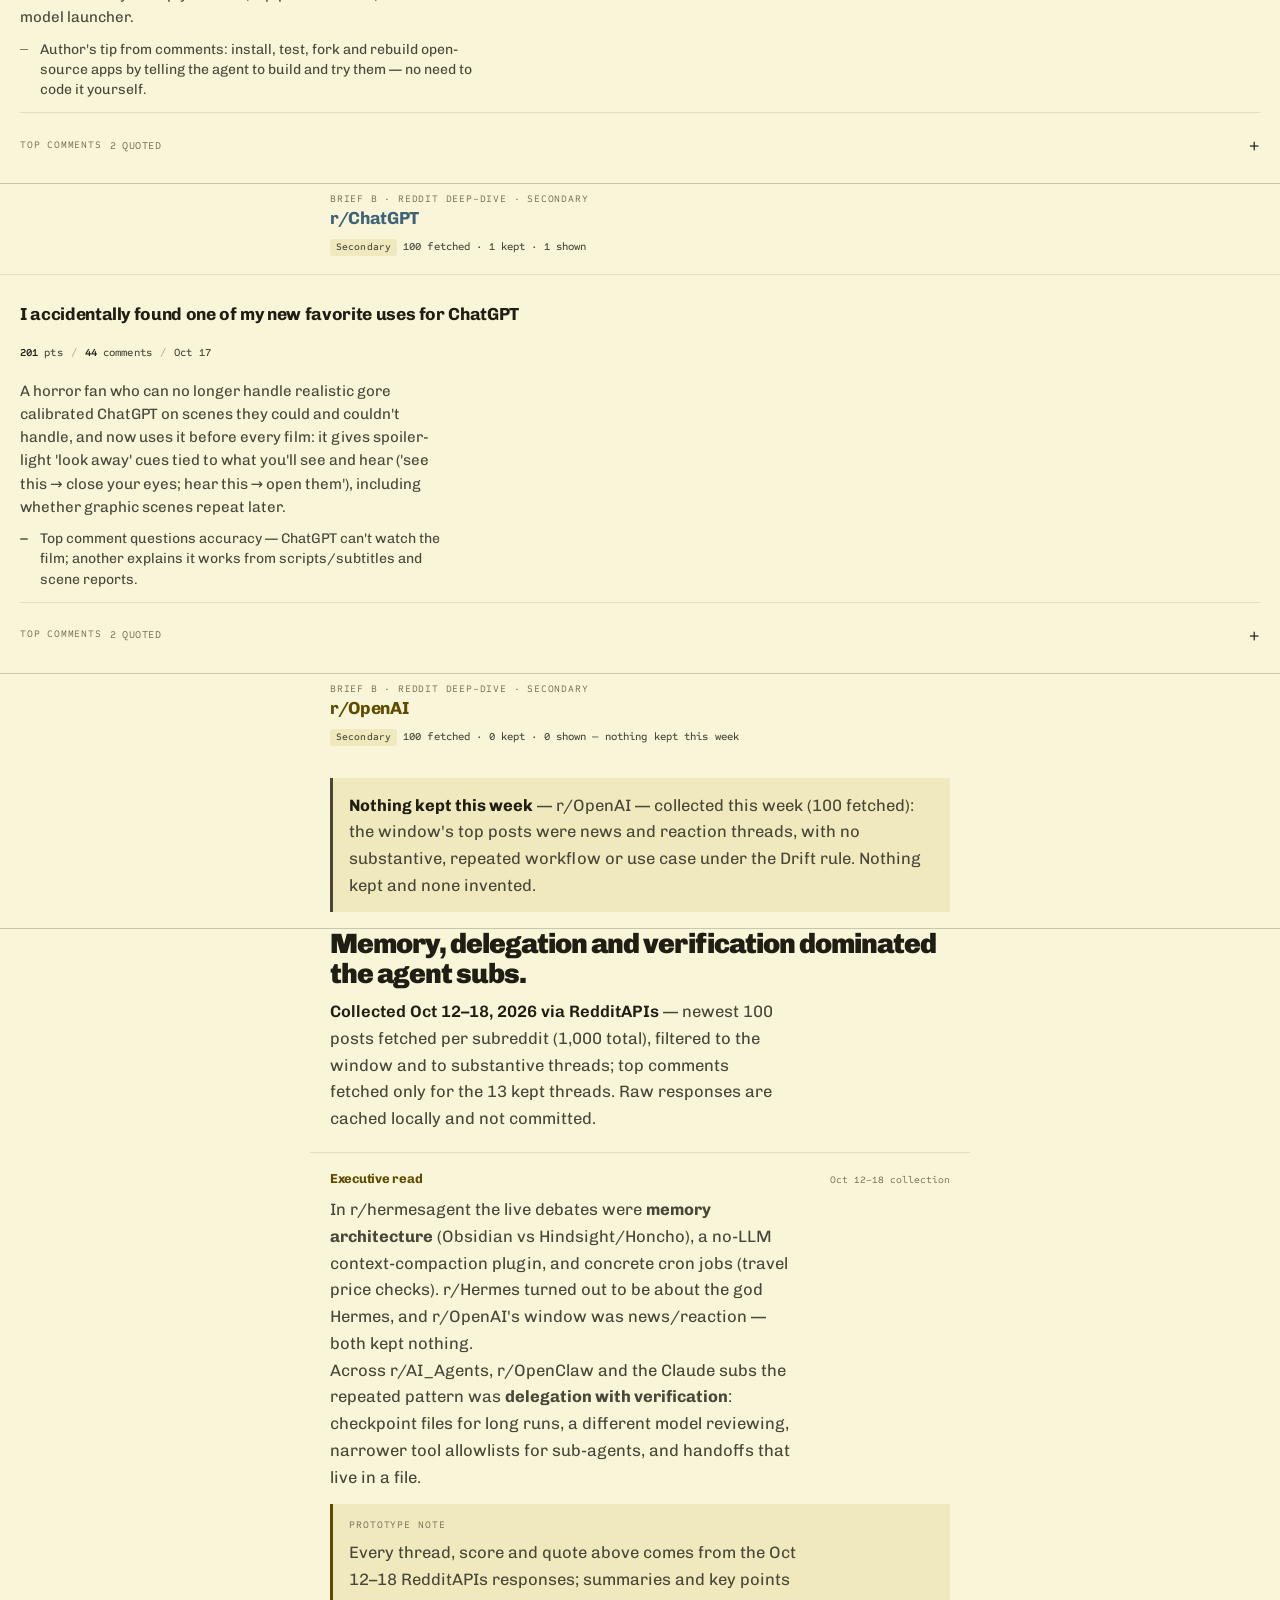
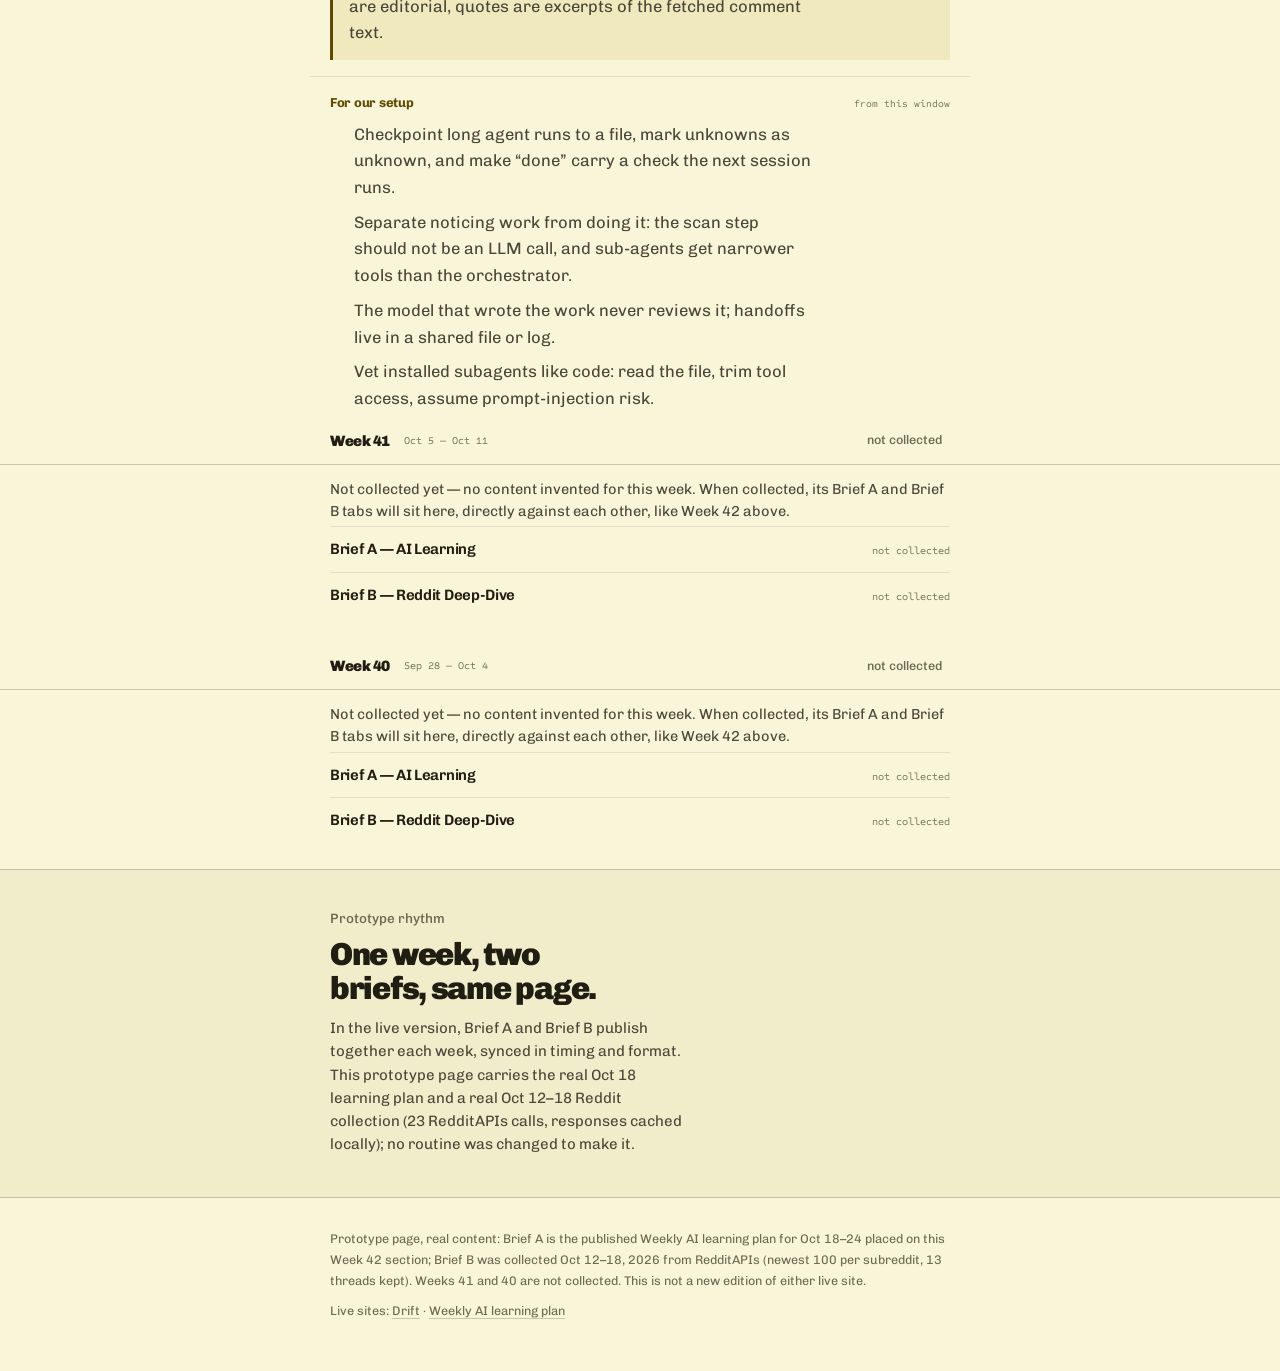
==== commit 34aadb0b: "Single landing page: inline Week 42, add Weeks 41/40, redirect old week URL" ====
--- a/index.html
+++ b/index.html
@@ -4,24 +4,184 @@
 <meta charset="utf-8">
 <meta name="viewport" content="width=device-width, initial-scale=1">
 <title>Drift Unified — Prototype</title>
-<meta name="description" content="Prototype: one Drift-design site hosting two briefs per week. Weeks index — sample content only.">
+<meta name="description" content="Prototype single landing page: weeks stacked, each with an AI learning brief and a Reddit deep-dive brief. Real Week 42 content; earlier weeks not collected.">
 <link rel="preconnect" href="https://fonts.googleapis.com">
 <link rel="preconnect" href="https://fonts.gstatic.com" crossorigin>
 <link rel="stylesheet" href="https://fonts.googleapis.com/css2?family=Chivo:wght@300;400;500;600;700;900&family=Sometype+Mono:wght@400;500&display=swap">
 <link rel="stylesheet" href="style.css">
 </head>
 <body>
-<header class="top"><div class="w"><span class="wm">Drift<em>/unified</em></span><span class="tools"><span class="live">Prototype</span></span></div></header>
+<header class="top"><div class="w"><span class="wm">Drift<em>/unified</em></span><span class="tools"><span class="live">Prototype · single page</span><button id="dens" class="densbtn" aria-pressed="false">Compact</button></span></div></header>
 <main>
   <section class="w weeks" aria-labelledby="weeks-title">
     <h1 id="weeks-title">Weeks</h1>
-    <p class="sub">Prototype — sample content only. Brief A / Brief B are working titles.</p>
+    <p class="sub">Prototype — one single landing page, weeks stacked newest first. Brief A / Brief B are working titles.</p>
     <ul class="week-list">
-      <li><a class="week-row" href="weeks/2026-10-12.html"><span class="week-name">Week 42</span><span class="week-meta">Oct 12 — Oct 18, 2026 · SAMPLE</span><span class="arr" aria-hidden="true">→</span></a></li>
-      <li><span class="week-row is-disabled" aria-disabled="true"><span class="week-name">Week 41</span><span class="week-meta">Oct 5 — Oct 11, 2026 · NOT COLLECTED</span><span class="arr" aria-hidden="true">—</span></span></li>
-      <li><span class="week-row is-disabled" aria-disabled="true"><span class="week-name">Week 40</span><span class="week-meta">Sep 28 — Oct 4, 2026 · NOT COLLECTED</span><span class="arr" aria-hidden="true">—</span></span></li>
+      <li><a class="week-row" href="#wk-42"><span class="week-name">Week 42</span><span class="week-meta">Oct 12 — Oct 18, 2026 · REAL CONTENT</span><span class="arr" aria-hidden="true">↓</span></a></li>
+      <li><a class="week-row" href="#wk-41"><span class="week-name">Week 41</span><span class="week-meta">Oct 5 — Oct 11, 2026 · NOT COLLECTED</span><span class="arr" aria-hidden="true">↓</span></a></li>
+      <li><a class="week-row" href="#wk-40"><span class="week-name">Week 40</span><span class="week-meta">Sep 28 — Oct 4, 2026 · NOT COLLECTED</span><span class="arr" aria-hidden="true">↓</span></a></li>
     </ul>
   </section>
+
+  <section class="wk" id="wk-42">
+    <div class="wkhead"><div class="in">
+      <span class="no">Week 42</span><span class="dt">Oct 12 — Oct 18</span>
+      <span class="strip" aria-hidden="true"><i data-on="true"></i><i data-on="true"></i><i data-on="true"></i><i data-on="true"></i><i data-on="true"></i><i data-on="true"></i><i></i><i></i><i></i><i></i><i></i><i></i></span>
+      <button class="fold" data-fold-all="42">Fold all</button>
+    </div></div>
+
+    <!-- Brief A -->
+    <section class="src" id="learning" data-fold="false" style="color:var(--h-claudeai)">
+      <div class="srch"><div class="in"><h2><button class="srtoggle" aria-expanded="true">Brief A — AI Learning <span style="font-size:11px;font-family:var(--m);color:var(--mute)">(working title · TODO rename)</span></button></h2></div></div>
+      <div class="fold-wrap"><div>
+
+        <div class="sum hed"><h3 class="issuehed">Weekly AI learning plan for Oct 18–24, about 10 hours</h3><p><b>PROTOTYPE PAGE, REAL CONTENT</b> — this is the published Oct 18 learning plan placed into the prototype’s Week 42 (Oct 12–18) page. I based the taste check on your recent X bookmarks (personal agents, Grok Bot and Notion memory setups, harness engineering, Claude Code and Codex workflows, Lee Knowlton's notes on AI-verifiable work). Your Substack saves are all from July or earlier, so they only informed taste. Everything below is fresh long-form from roughly the last three weeks. I skipped the Luke Pierce masterclass you saved, because it is a module from his paid course for AI agency owners.</p></div>
+        <div class="grp"><div class="grph"><span>Must Watch (3)</span><span>real · Oct 18 plan</span></div><div class="tcard"><h3><a href="https://www.youtube.com/watch?v=_pcy1_jU27k" target="_blank" rel="noopener">1. Why Every Traded Personal Agents for One Company Agent</a></h3><span class="badge"><b>about 34m</b><i>/</i>Dan Shipper with Willie Williams · The Every Podcast #110<i>/</i>new</span><p class="summary">An honest look at why everyone&#x27;s personal agents decayed and what one shared agent does better. Every launched its own agent that week, so expect a little promotion.</p></div><div class="tcard"><h3><a href="https://www.lennysnewsletter.com/p/why-every-company-now-needs-to-think" target="_blank" rel="noopener">2. Why every company now needs to think and operate like a lab team</a></h3><span class="badge"><b>about 1h 2m</b><i>/</i>Josh Woodward (Google Labs) · Lenny's Podcast<i>/</i>new</span><p class="summary">How to run experiments, spot product-market fit early, and know when to kill an idea.</p></div><div class="tcard"><h3><a href="https://hugobowne.substack.com/p/the-science-and-engineering-of-agent" target="_blank" rel="noopener">3. The Science and Engineering of Agent Work</a></h3><span class="badge"><b>about 2h 22m</b><i>/</i>Hilary Mason, Eric Ma, Bryan Bischof and Tomasz Tunguz · Vanishing Gradients<i>/</i>new</span><p class="summary">Four heavy users show their real agent skills, memory setups and evals.</p></div></div>
+        <div class="grp"><div class="grph"><span>1) AI agents and workflows</span><span>about 1.5h more</span></div><div class="tcard"><h3><a href="https://www.youtube.com/watch?v=8rEAkEvhhcQ" target="_blank" rel="noopener">The 4-Step Agentic Engineering Workflow I Use to Ship Real Apps</a></h3><span class="badge"><b>about 47m</b><i>/</i>Ras Mic · Behind the Craft (Peter Yang)<i>/</i>new</span><p class="summary">Parallel agents, validation loops, agent PR review, and the one step he never delegates.</p></div><div class="tcard"><h3><a href="https://ghuntley.com/agency/" target="_blank" rel="noopener">nobody should type code by hand anymore. here&#x27;s what&#x27;s left.</a></h3><span class="badge"><b>about 31m read</b><i>/</i>Geoffrey Huntley<i>/</i>new</span><p class="summary">An opinionated take on vision, verification and putting the whole system under test.</p></div><div class="tcard"><h3><a href="https://lucumr.pocoo.org/2026/10/6/codemode/" target="_blank" rel="noopener">What is Codemode</a></h3><span class="badge"><b>about 10m read</b><i>/</i>Armin Ronacher<i>/</i>new</span><p class="summary">Why agents should write scripts instead of loading lots of tools into context.</p></div></div>
+        <div class="grp"><div class="grph"><span>2) Investing and trading with AI</span><span>about 2.9h</span></div><p style="padding:0 20px">This was the thinnest topic again. I found nothing long-form and credible on AI for discretionary order flow, and I left out the “24/7 AI trading bot” hype on X.</p><div class="tcard"><h3><a href="https://www.youtube.com/watch?v=ZPsoSZpaeNg" target="_blank" rel="noopener">Backtest in Sierra Chart with Python (Why I Don&#x27;t Use Replay Mode)</a></h3><span class="badge"><b>about 23m</b><i>/</i>Drew Thomas · One Person Trade Desk<i>/</i>new</span><p class="summary">Why Sierra&#x27;s fast replay modes look ahead when a strategy reads a second chart, and a Claude Code check for lookahead bias. He sells a community, but the method shown is free. Written companion: onepersontradedesk.com/blog/how-to-backtest-in-sierra-chart.</p></div><div class="tcard"><h3><a href="https://tradingnut.com/dave-mabe/" target="_blank" rel="noopener">How He Automated His Way to 3,500 Trades a Year</a></h3><span class="badge"><b>about 40m</b><i>/</i>Dave Mabe · Trading Nut #343<i>/</i>new</span><p class="summary">Going from discretionary to 25 automated strategies, and how to make Claude check its own backtest code.</p></div><div class="tcard"><h3><a href="https://www.youtube.com/watch?v=e9-br9hveRI" target="_blank" rel="noopener">Build a Financial Analyst Harness That You Can Trust</a></h3><span class="badge"><b>about 1h 51m</b><i>/</i>Francesco Galletta and Felippe Felisola Caso (Monzo) · AI Engineer<i>/</i>new</span><p class="summary">A bank team builds an analyst harness step by step with verification built in.</p></div></div>
+        <div class="grp"><div class="grph"><span>3) Product and building with AI</span><span>about 1.9h more</span></div><div class="tcard"><h3><a href="https://www.producttalk.org/generating-opportunity-solution-trees-with-ai-how-vistaly-rebuilt-its-product-around-interview-synthesis-evals-and-repair-loops/" target="_blank" rel="noopener">Generating Opportunity Solution Trees with AI</a></h3><span class="badge"><b>about 1h 20m</b><i>/</i>Teresa Torres with the Vistaly team · Just Now Possible<i>/</i>new</span><p class="summary">How a discovery tool rebuilt itself around AI interview synthesis, evals and repair loops.</p></div><div class="tcard"><h3><a href="https://www.youtube.com/watch?v=0JZy5AuuQzc" target="_blank" rel="noopener">I Spent Two Years Building the Median</a></h3><span class="badge"><b>about 36m</b><i>/</i>Hariprasad Sudharshan · AI Engineer<i>/</i>new</span><p class="summary">Why prompt-to-product gives you the median app, and three questions to ask before you build.</p></div></div>
+        <div class="grp"><div class="grph"><span>Suggested order</span><span>about 10.3 hours total</span></div><ol class="ed"><li>Sun: Must Watch #1 (Every), Codemode and the Median talk.</li><li>Mon: Must Watch #2 (Josh Woodward) and the Sierra Chart backtest video and article.</li><li>Tue: First half of Must Watch #3 (Vanishing Gradients).</li><li>Wed: Second half of Must Watch #3 and the Huntley essay.</li><li>Thu: Ras Mic and Dave Mabe.</li><li>Fri: Vistaly on Just Now Possible.</li><li>Sat: The Monzo analyst harness workshop.</li></ol><p style="padding:0 20px">The total is about 10.3 hours.</p></div>
+      
+      </div></div>
+    </section>
+
+
+<!-- Brief B: identical title structure to Brief A (.src > .srch > .srtoggle),
+     so its title is sticky at top:var(--top) and foldable exactly like Brief A. -->
+  <section class="src" id="reddit" data-fold="false" style="color:var(--h-hermes)">
+    <div class="srch"><div class="in"><h2><button class="srtoggle" aria-expanded="true">Brief B — Reddit Deep-Dive <span style="font-size:11px;font-family:var(--m);color:var(--mute)">(working title · TODO rename)</span></button></h2></div></div>
+    <div class="fold-wrap"><div>
+    <section class="subsrc" id="sub-hermesagent" style="color:var(--h-hermes)">
+      <header class="subsrc-h">
+        <span class="subk">Brief B · Reddit Deep-Dive · Core</span>
+        <h3>r/hermesagent</h3>
+        <span class="subline"><span class="subtier">Core</span><span class="substat">100 fetched · 3 kept · 3 shown</span></span>
+      </header>
+<div class="tcard"><h3><a href="https://reddit.com/r/hermesagent/comments/1x73trl/obsidian_hindsight_honcho_what_are_you_using_for/" target="_blank" rel="noopener">Obsidian, Hindsight, Honcho: what are you using for memory with Hermes?</a></h3><span class="badge"><b>138</b> pts<i>/</i><b>108</b> comments<i>/</i>Oct 16</span><p class="summary">OP runs Obsidian with Hermes and asks Hindsight, Honcho and other memory users what actually works: reliable cross-session recall, upkeep effort as memory grows, cost, privacy, and using tools together rather than picking one.</p><ul class="kp"><li>Asks what made people choose their setup, where it helps daily, and its frustrations.</li><li>Wants concrete switch stories: what actually improved, not feature lists.</li></ul><details class="tc"><summary class="tc-hd">Top comments <span>2 quoted</span></summary><div class="tc-list"><div class="tc-item"><p class="tc-meta"><b>rayishu</b><span class="sc">72 pts</span></p><p class="tc-body">Hindsight deployed locally using docker compose. Couldn&#x27;t be happier. My bank has over 15,000+ memories and Hindsight can search through them in milliseconds, all thanks to it&#x27;s postgres database.   You will never achieve that level of speed with a bunch…</p><a class="tc-pl" href="https://www.reddit.com/r/hermesagent/comments/1x73trl/obsidian_hindsight_honcho_what_are_you_using_for/ph1cfzn/" target="_blank" rel="noopener">permalink</a></div><div class="tc-item"><p class="tc-meta"><b>stousignant</b><span class="sc">20 pts</span></p><p class="tc-body">Hindsight (memory collector) + Gbrain (retrieval) + Obsidian (durable knowledge).</p><a class="tc-pl" href="https://www.reddit.com/r/hermesagent/comments/1x73trl/obsidian_hindsight_honcho_what_are_you_using_for/ph10z8c/" target="_blank" rel="noopener">permalink</a></div></div></details></div><div class="tcard"><h3><a href="https://reddit.com/r/hermesagent/comments/1x6x9wr/how_to_save_hundreds_of_on_travel_with_your/" target="_blank" rel="noopener">How to save hundreds of $$$ on travel with your Hermes agent</a></h3><span class="badge"><b>171</b> pts<i>/</i><b>38</b> comments<i>/</i>Oct 15</span><p class="summary">Three concrete Hermes cron/agent jobs for travel the author runs: hotel price-drop re-checks, best-rate-guarantee hunting in the first 24h, and flight-delay watch that warns before you accept a voucher and drafts the claim.</p><ul class="kp"><li>Hotel with free cancellation: check the same room every morning until cancellation ends; Telegram if cheaper, then rebook and cancel.</li><li>Marriott/Hilton direct: look for the exact room cheaper elsewhere a few times in 24h — 1%+ cheaper triggers their guarantee plus 25% off.</li><li>Flight day: give Hermes the flight number; EU 3h+ delays can mean €250–600, and it writes the claim.</li></ul><details class="tc"><summary class="tc-hd">Top comments <span>2 quoted</span></summary><div class="tc-list"><div class="tc-item"><p class="tc-meta"><b>nrdgrrrl_taco</b><span class="sc">10 pts</span></p><p class="tc-body">I&#x27;ve done number 1 multiple times with car rentals, and saved well over $1000. free cancellation so I book the new lower rate and then once it&#x27;s confirmed I cancel the old one.</p><a class="tc-pl" href="https://www.reddit.com/r/hermesagent/comments/1x6x9wr/how_to_save_hundreds_of_on_travel_with_your/ph0nk5f/" target="_blank" rel="noopener">permalink</a></div><div class="tc-item"><p class="tc-meta"><b>nickmullen_real</b><span class="sc">66 pts</span></p><p class="tc-body">&quot;I cancelled your room like you asked but was unable to make another booking, do you still want to go to the hotel tomorrow?&quot;</p><a class="tc-pl" href="https://www.reddit.com/r/hermesagent/comments/1x6x9wr/how_to_save_hundreds_of_on_travel_with_your/pgztdkh/" target="_blank" rel="noopener">permalink</a></div></div></details></div><div class="tcard"><h3><a href="https://reddit.com/r/hermesagent/comments/1x8pbsw/a_hermes_plugin_that_compacts_context_in_005_s/" target="_blank" rel="noopener">A Hermes plugin that compacts context in 0.05 s instead of ~8 min on my local model (no LLM call)</a></h3><span class="badge"><b>121</b> pts<i>/</i><b>13</b> comments<i>/</i>Oct 18</span><p class="summary">A Hermes plugin that builds the context-compaction summary from recorded messages with no LLM call: on the author&#x27;s local Qwen setup the summary step drops from ~8 minutes to 0.055s, with higher recall in their tests. Caveats stated: one setup, no &#x27;key decisions&#x27; section, small gain on fast cloud APIs.</p><ul class="kp"><li>Summary covers the request, every command with exit code, errors, files touched, and a session log, each linked to its message.</li><li>Install: hermes plugins install hermes-vcc-engine --enable, then set context.engine to vcc (revert: compressor).</li><li>Author asks local-model users for before/after numbers.</li></ul><details class="tc"><summary class="tc-hd">Top comments <span>2 quoted</span></summary><div class="tc-list"><div class="tc-item"><p class="tc-meta"><b>oldomelet</b><span class="sc">22 pts</span></p><p class="tc-body">What’s the downside? If it’s really great maybe it could just replace the compaction engine? You could make a hermes PR?</p><a class="tc-pl" href="https://www.reddit.com/r/hermesagent/comments/1x8pbsw/a_hermes_plugin_that_compacts_context_in_005_s/phfiwks/" target="_blank" rel="noopener">permalink</a></div><div class="tc-item"><p class="tc-meta"><b>shayanx45</b><span class="sc">4 pts</span></p><p class="tc-body">You’re not strictly using Hermes plugin API so an update could break your plugin.  Have you checked out the [WarmCompaction](https://github.com/Elevatormusic/hermes-warm-compaction) plugin, it uses the warm cache to speed up compression, which is what…</p><a class="tc-pl" href="https://www.reddit.com/r/hermesagent/comments/1x8pbsw/a_hermes_plugin_that_compacts_context_in_005_s/phg5dyp/" target="_blank" rel="noopener">permalink</a></div></div></details></div>
+</section>
+
+    <section class="subsrc" id="sub-hermes" style="color:var(--h-xnetwork)">
+      <header class="subsrc-h">
+        <span class="subk">Brief B · Reddit Deep-Dive · Core</span>
+        <h3>r/Hermes</h3>
+        <span class="subline"><span class="subtier">Core</span><span class="substat">100 fetched · 0 kept · 0 shown — nothing kept this week</span></span>
+      </header><div class="notyet"><b>Nothing kept this week</b> — r/Hermes — collected this week: the newest 100 posts reach back past the window (only 10 fall in Oct 12–18) and this subreddit is about the god Hermes, not AI agents. Nothing substantive for Brief B; no threads kept and none invented.</div></section>
+
+    <section class="subsrc" id="sub-openclaw" style="color:var(--h-mlreddit)">
+      <header class="subsrc-h">
+        <span class="subk">Brief B · Reddit Deep-Dive · Core</span>
+        <h3>r/OpenClaw</h3>
+        <span class="subline"><span class="subtier">Core</span><span class="substat">100 fetched · 2 kept · 2 shown</span></span>
+      </header>
+<div class="tcard"><h3><a href="https://reddit.com/r/openclaw/comments/1x6r3ra/anyone_running_openclaw_for_a_whole_team_or/" target="_blank" rel="noopener">Anyone running OpenClaw for a whole team or company? How’s it going?</a></h3><span class="badge"><b>15</b> pts<i>/</i><b>37</b> comments<i>/</i>Oct 15</span><p class="summary">Asks who runs OpenClaw for a whole team or company rather than solo: how many people, for what, what works, and the biggest roadblocks — upgrades, costs, or switching away.</p><ul class="kp"><li>Comments report real deployments: a 14-person web agency across four teams, and a local market made reliable over ~6 months.</li><li>One commenter runs one agent per employee plus a 24/7 orchestrator on EC2 holding shared context.</li></ul><details class="tc"><summary class="tc-hd">Top comments <span>2 quoted</span></summary><div class="tc-list"><div class="tc-item"><p class="tc-meta"><b>coccoinomane</b><span class="sc">11 pts</span></p><p class="tc-body">I&#x27;m having so much fun installing OpenClaw in small/medium businesses.  Most recently, I installed it for web agency with 14 people. Cool thing is that there are four different teams. There is the dev team, content and copy, graphic designer/video, and…</p><a class="tc-pl" href="https://www.reddit.com/r/openclaw/comments/1x6r3ra/anyone_running_openclaw_for_a_whole_team_or/ph2kvpf/" target="_blank" rel="noopener">permalink</a></div><div class="tc-item"><p class="tc-meta"><b>coccoinomane</b><span class="sc">1 pts</span></p><p class="tc-body">That looks fantastic, thank you for sharing! May I ask why did you decide to introduce an orchestrator rather than just injecting a folder with general rules and skills about the company? About the transcriber, is it something that you invite at meetings…</p><a class="tc-pl" href="https://www.reddit.com/r/openclaw/comments/1x6r3ra/anyone_running_openclaw_for_a_whole_team_or/ph2jkrr/" target="_blank" rel="noopener">permalink</a></div></div></details></div><div class="tcard"><h3><a href="https://reddit.com/r/openclaw/comments/1x40o2g/3_weeks_into_openclaw_and_still_struggling_to/" target="_blank" rel="noopener">3 weeks into OpenClaw and still struggling to build a useful personal assistant.</a></h3><span class="badge"><b>25</b> pts<i>/</i><b>33</b> comments<i>/</i>Oct 12</span><p class="summary">Three weeks trying to build a useful OpenClaw personal assistant and hitting walls: IT blocks Microsoft app access, only a ChatGPT Plus account plus local Ollama models, and Codex quota burn when the agent does work itself instead of delegating. An update says adding a Claude subscription led it to build a task manager that finally pulled tasks in.</p><ul class="kp"><li>Top diagnosis in comments: noticing new tasks and doing them are different jobs — the checking step should not be an LLM call.</li><li>Give the sub-agent a narrower tool allowlist than the main loop, or the orchestrator finishes tasks itself.</li></ul><details class="tc"><summary class="tc-hd">Top comments <span>2 quoted</span></summary><div class="tc-list"><div class="tc-item"><p class="tc-meta"><b>dylan_skydive</b><span class="sc">3 pts</span></p><p class="tc-body">The codex quota burn and the broken delegation are the same bug: you&#x27;re asking one model to notice when new tasks exist AND do the work. Those are different jobs with different requirements.  The &#x27;check apps for new tasks&#x27; part should never be an LLM call.…</p><a class="tc-pl" href="https://www.reddit.com/r/openclaw/comments/1x40o2g/3_weeks_into_openclaw_and_still_struggling_to/pgdvqf5/" target="_blank" rel="noopener">permalink</a></div><div class="tc-item"><p class="tc-meta"><b>nav8_ai</b><span class="sc">2 pts</span></p><p class="tc-body">the codex quota burn in point 3 usually means the delegate and the orchestrator have the same tool access, so the orchestrator just finishes the task itself instead of waiting on the weaker model. give the sub-agent a narrower allowlist than the main loop,…</p><a class="tc-pl" href="https://www.reddit.com/r/openclaw/comments/1x40o2g/3_weeks_into_openclaw_and_still_struggling_to/pffv4i4/" target="_blank" rel="noopener">permalink</a></div></div></details></div>
+</section>
+
+    <section class="subsrc" id="sub-ai-agents" style="color:var(--h-singularity)">
+      <header class="subsrc-h">
+        <span class="subk">Brief B · Reddit Deep-Dive · Core</span>
+        <h3>r/AI_Agents</h3>
+        <span class="subline"><span class="subtier">Core</span><span class="substat">100 fetched · 2 kept · 2 shown</span></span>
+      </header>
+<div class="tcard"><h3><a href="https://reddit.com/r/AI_Agents/comments/1x8i1fj/i_collected_51_ai_agent_setups_people_actually/" target="_blank" rel="noopener">I collected 51 AI agent setups people actually use - what I found.</a></h3><span class="badge"><b>56</b> pts<i>/</i><b>41</b> comments<i>/</i>Oct 17</span><p class="summary">The author collected 51 agent setups people say they kept running (traced to real people, via Reddit, X, blogs, Substack, GitHub) and reports the common patterns, with three examples: plan-before-code, two agents sharing one log, and inbox triage that cut email from ~3.5h to ~30 min a day.</p><ul class="kp"><li>Narrow jobs win; agents draft instead of send and open PRs instead of merging.</li><li>Handoffs live in a file; a different agent reviews the work.</li><li>Monitors stay quiet unless something crosses a threshold.</li></ul><details class="tc"><summary class="tc-hd">Top comments <span>2 quoted</span></summary><div class="tc-list"><div class="tc-item"><p class="tc-meta"><b>abe17124</b><span class="sc">12 pts</span></p><p class="tc-body">Originals:  \- Boris Tane: [https://boristane.com/blog/how-i-use-claude-code/](https://boristane.com/blog/how-i-use-claude-code/)  \- Wyndo &amp; Dheeraj Sharma:…</p><a class="tc-pl" href="https://www.reddit.com/r/AI_Agents/comments/1x8i1fj/i_collected_51_ai_agent_setups_people_actually/phcsvi4/" target="_blank" rel="noopener">permalink</a></div><div class="tc-item"><p class="tc-meta"><b>abe17124</b><span class="sc">4 pts</span></p><p class="tc-body">noooooo so much slop comments 😭</p><a class="tc-pl" href="https://www.reddit.com/r/AI_Agents/comments/1x8i1fj/i_collected_51_ai_agent_setups_people_actually/phdejhz/" target="_blank" rel="noopener">permalink</a></div></div></details></div><div class="tcard"><h3><a href="https://reddit.com/r/AI_Agents/comments/1x823sj/how_i_keep_agents_running_for_days_without_them/" target="_blank" rel="noopener">How I keep agents running for days without them forgetting what they were doing</a></h3><span class="badge"><b>14</b> pts<i>/</i><b>34</b> comments<i>/</i>Oct 17</span><p class="summary">How the author keeps agents running for days: before context fills, the agent writes a checkpoint file (working on / done / next, unknowns marked &#x27;Unknown&#x27; rather than guessed), the session is cleared, and a fresh session reads it back — with live state winning disagreements. Long-term decisions live separately in plain markdown in git.</p><ul class="kp"><li>Weak spot admitted: the agent writes its own done list, so &#x27;done&#x27; can be faked.</li><li>Fix in progress: done items must carry a check (a command or URL) the next session runs before trusting them.</li></ul><details class="tc"><summary class="tc-hd">Top comments <span>2 quoted</span></summary><div class="tc-list"><div class="tc-item"><p class="tc-meta"><b>senthil_rajan2949</b><span class="sc">2 pts</span></p><p class="tc-body">Verify before trust idea is the right direction. what&#x27;s worked for me is having the agent write the check before the work, so done can only mean the check passed instead of the agent&#x27;s opinion. not sure it scales to fuzzy tasks like writing though ,ymmv.</p><a class="tc-pl" href="https://www.reddit.com/r/AI_Agents/comments/1x823sj/how_i_keep_agents_running_for_days_without_them/ph9xfky/" target="_blank" rel="noopener">permalink</a></div><div class="tc-item"><p class="tc-meta"><b>kincaidDev</b><span class="sc">1 pts</span></p><p class="tc-body">I use fest cli for this, creates structured directional specs and delivers 1 step at a time to agents via the fest next loop.  Applied consistent gates throughout the plan and can optionally be configured with a judge agent hook to review gate criteria in…</p><a class="tc-pl" href="https://www.reddit.com/r/AI_Agents/comments/1x823sj/how_i_keep_agents_running_for_days_without_them/ph9ehl3/" target="_blank" rel="noopener">permalink</a></div></div></details></div>
+</section>
+
+    <section class="subsrc" id="sub-claudeai" style="color:var(--h-claudeai)">
+      <header class="subsrc-h">
+        <span class="subk">Brief B · Reddit Deep-Dive · Secondary</span>
+        <h3>r/ClaudeAI</h3>
+        <span class="subline"><span class="subtier">Secondary</span><span class="substat">100 fetched · 1 kept · 1 shown</span></span>
+      </header>
+<div class="tcard"><h3><a href="https://reddit.com/r/ClaudeAI/comments/1x8lae3/3_small_claude_code_habits_from_other_peoples/" target="_blank" rel="noopener">3 small Claude Code habits from other people&#x27;s setups that I liked</a></h3><span class="badge"><b>120</b> pts<i>/</i><b>31</b> comments<i>/</i>Oct 17</span><p class="summary">Habits the author tried from other people&#x27;s written-up Claude Code setups and kept: install only 2–3 vetted subagents for the specific repo, a Notification hook so Claude flags when it&#x27;s waiting on you, and a builder/reviewer split where a different model reviews and the writer never reviews its own work.</p><ul class="kp"><li>Read each subagent file before installing — they are prompts that can request tools — and trim tool access.</li><li>Notification hook prompt has Claude show the settings JSON before writing it.</li><li>Top comment warns about prompt-injection risk from installed subagents reaching outside the dev container.</li></ul><details class="tc"><summary class="tc-hd">Top comments <span>2 quoted</span></summary><div class="tc-list"><div class="tc-item"><p class="tc-meta"><b>Tasty-Trip5518</b><span class="sc">15 pts</span></p><p class="tc-body">Just be careful with what you’re installing. Some of the risks include prompt injection from someone else and chances are your agent will be able to access things outside your devcontainer to follow the external prompt. It is extremely difficult to lock down.</p><a class="tc-pl" href="https://www.reddit.com/r/ClaudeAI/comments/1x8lae3/3_small_claude_code_habits_from_other_peoples/phe0g3i/" target="_blank" rel="noopener">permalink</a></div><div class="tc-item"><p class="tc-meta"><b>Cultural-Ambition211</b><span class="sc">7 pts</span></p><p class="tc-body">I built my own notifier and status panel to monitor sessions and get notifications from them.   Took Claude all of 10 minutes to have a fully working native Mac OS app.</p><a class="tc-pl" href="https://www.reddit.com/r/ClaudeAI/comments/1x8lae3/3_small_claude_code_habits_from_other_peoples/phg42vc/" target="_blank" rel="noopener">permalink</a></div></div></details></div>
+</section>
+
+    <section class="subsrc" id="sub-claudecode" style="color:var(--h-claudeai)">
+      <header class="subsrc-h">
+        <span class="subk">Brief B · Reddit Deep-Dive · Secondary</span>
+        <h3>r/ClaudeCode</h3>
+        <span class="subline"><span class="subtier">Secondary</span><span class="substat">100 fetched · 2 kept · 2 shown</span></span>
+      </header>
+<div class="tcard"><h3><a href="https://reddit.com/r/ClaudeCode/comments/1x8ufrn/i_ran_claude_code_118_times_on_blank_repos_to_see/" target="_blank" rel="noopener">i ran claude code 118 times on blank repos to see what it picks when you don&#x27;t name a vendor</a></h3><span class="badge"><b>69</b> pts<i>/</i><b>17</b> comments<i>/</i>Oct 18</span><p class="summary">An experiment: Claude Code run 118 times on blank Next.js and FastAPI repos (about $19 of API spend), prompts never naming a vendor, to see what it actually installs. It picks the obvious incumbent every time (Stripe, Sentry 12/12) and otherwise mostly hand-rolls — auth, caching, storage, email, jobs — rather than reaching for providers.</p><ul class="kp"><li>Auth: hand-rolled JWT/sessions 12/12, zero auth providers; database mostly SQLite.</li><li>Caveats from the author: one model, two stacks — a first-instinct test, not a ranking.</li></ul><details class="tc"><summary class="tc-hd">Top comments <span>2 quoted</span></summary><div class="tc-list"><div class="tc-item"><p class="tc-meta"><b>Dapper_Profession</b><span class="sc">5 pts</span></p><p class="tc-body">it picks a logo when the logo is one npm install away, and hand rolls it when the alternative needs an account and keys. auth going 0/12 on providers and raw smtp on email is the same instinct twice</p><a class="tc-pl" href="https://www.reddit.com/r/ClaudeCode/comments/1x8ufrn/i_ran_claude_code_118_times_on_blank_repos_to_see/phg1m2m/" target="_blank" rel="noopener">permalink</a></div><div class="tc-item"><p class="tc-meta"><b>n1kusha13</b><span class="sc">3 pts</span></p><p class="tc-body">yeah that fits most of it. the weird part is stripe and sentry both need an account and keys too and it still goes 12/12 on them. so i think it&#x27;s more &quot;is there one name everyone already knows&quot; than setup friction. auth has 5 decent options, nobody owns…</p><a class="tc-pl" href="https://www.reddit.com/r/ClaudeCode/comments/1x8ufrn/i_ran_claude_code_118_times_on_blank_repos_to_see/phg1wrw/" target="_blank" rel="noopener">permalink</a></div></div></details></div><div class="tcard"><h3><a href="https://reddit.com/r/ClaudeCode/comments/1x8iupr/intelligent_ui_on_claude_code_in_the_terminal/" target="_blank" rel="noopener">Intelligent UI on Claude Code in the terminal: real tables, LaTeX, images and live diagrams.</a></h3><span class="badge"><b>86</b> pts<i>/</i><b>11</b> comments<i>/</i>Oct 17</span><p class="summary">A Claude Code mod that renders answers as typeset pictures via Typst: real tables, LaTeX, inline images, and charts/diagrams Claude draws itself, with plan mode rendered with approve/edit/reject. Works on kitty, Ghostty and cmux out of the box; macOS install via brew install typst and /plugin install cc-intelligent-ui.</p><ul class="kp"><li>Text in the rendered pictures stays selectable/copyable; themes follow the terminal or Claude Code&#x27;s own colours.</li></ul><details class="tc"><summary class="tc-hd">Top comments <span>2 quoted</span></summary><div class="tc-list"><div class="tc-item"><p class="tc-meta"><b>returnity</b><span class="sc">2 pts</span></p><p class="tc-body">I asked Claude to do something impressive to show me how the new add-on worked, and it produced this.... Very cool! I love this idea.  https://preview.redd.it/88lzamy6x3wh1.png?width=2024&amp;format=png&amp;auto=webp&amp;s=efb0fbae61fc4c778290982f4fd42283cdc4cc9b</p><a class="tc-pl" href="https://www.reddit.com/r/ClaudeCode/comments/1x8iupr/intelligent_ui_on_claude_code_in_the_terminal/phe6d5p/" target="_blank" rel="noopener">permalink</a></div><div class="tc-item"><p class="tc-meta"><b>dungeonpost</b><span class="sc">2 pts</span></p><p class="tc-body">Sick. Great idea, I’ve been toying with embedding generative ui as a sort of sidecar to the cli, but this seems much richer. Thanks for sharing!</p><a class="tc-pl" href="https://www.reddit.com/r/ClaudeCode/comments/1x8iupr/intelligent_ui_on_claude_code_in_the_terminal/phemkz2/" target="_blank" rel="noopener">permalink</a></div></div></details></div>
+</section>
+
+    <section class="subsrc" id="sub-cursor" style="color:var(--h-xnetwork)">
+      <header class="subsrc-h">
+        <span class="subk">Brief B · Reddit Deep-Dive · Secondary</span>
+        <h3>r/cursor</h3>
+        <span class="subline"><span class="subtier">Secondary</span><span class="substat">100 fetched · 1 kept · 1 shown</span></span>
+      </header>
+<div class="tcard"><h3><a href="https://reddit.com/r/cursor/comments/1x7beuq/we_spend_30km_on_tokens_how_to_reduce_it/" target="_blank" rel="noopener">We spend $30k/M on tokens! How to reduce it?</a></h3><span class="badge"><b>32</b> pts<i>/</i><b>153</b> comments<i>/</i>Oct 16</span><p class="summary">A 15-person startup spending $30k/month on tokens (about $2k per developer, some $5k, the DevOps person ~$200) asks engineers who have cut that meaningfully how they did it. The most-upvoted reply suggests subscription Max plans instead of API rates; another commenter counters that API data is not used for training, unlike subscriptions.</p><ul class="kp"><li>153 comments — the window&#x27;s biggest cost/workflow discussion in r/cursor amid pricing-change threads, which were not kept.</li></ul><details class="tc"><summary class="tc-hd">Top comments <span>1 quoted</span></summary><div class="tc-list"><div class="tc-item"><p class="tc-meta"><b>Slendy_Milky</b><span class="sc">16 pts</span></p><p class="tc-body">Data privacy reason, Claude max subscription use your conversation and code for the training of the model, api data are not used for the training of the LLM</p><a class="tc-pl" href="https://www.reddit.com/r/cursor/comments/1x7beuq/we_spend_30km_on_tokens_how_to_reduce_it/ph2prlm/" target="_blank" rel="noopener">permalink</a></div></div></details></div>
+</section>
+
+    <section class="subsrc" id="sub-localllama" style="color:var(--h-localllama)">
+      <header class="subsrc-h">
+        <span class="subk">Brief B · Reddit Deep-Dive · Secondary</span>
+        <h3>r/LocalLLaMA</h3>
+        <span class="subline"><span class="subtier">Secondary</span><span class="substat">100 fetched · 1 kept · 1 shown</span></span>
+      </header>
+<div class="tcard"><h3><a href="https://reddit.com/r/LocalLLaMA/comments/1x7sq8e/10_things_you_maybe_didnt_know_you_can_do_with/" target="_blank" rel="noopener">10 Things you maybe didn&#x27;t know you can do with Qwen 3.6 27B right now. (For Noobs)</a></h3><span class="badge"><b>698</b> pts<i>/</i><b>130</b> comments<i>/</i>Oct 16</span><p class="summary">Four-plus months of running Qwen locally with llama.cpp, written for newcomers: ten things the model can build for you — personal apps, your own chat UI, ReAct loops, MCP tools instead of third-party ones, sub-agent spawners that effectively multiply context, a pipeline runner, and a model launcher.</p><ul class="kp"><li>Author&#x27;s tip from comments: install, test, fork and rebuild open-source apps by telling the agent to build and try them — no need to code it yourself.</li></ul><details class="tc"><summary class="tc-hd">Top comments <span>2 quoted</span></summary><div class="tc-list"><div class="tc-item"><p class="tc-meta"><b>jacek2023</b><span class="sc">72 pts</span></p><p class="tc-body">&quot;**Install, test, fork, and/or rebuild open-source apps on the internet.** &quot;  This is a very good tip, especially for the beginners. You don&#x27;t need to do any code, all you need is to download the app (for example git clone) and tell your agent &quot;build it,…</p><a class="tc-pl" href="https://www.reddit.com/r/LocalLLaMA/comments/1x7sq8e/10_things_you_maybe_didnt_know_you_can_do_with/ph77815/" target="_blank" rel="noopener">permalink</a></div><div class="tc-item"><p class="tc-meta"><b>Conscious_Cut_6144</b><span class="sc">58 pts</span></p><p class="tc-body">1) delete it and download qwen 3.8 27B instead.</p><a class="tc-pl" href="https://www.reddit.com/r/LocalLLaMA/comments/1x7sq8e/10_things_you_maybe_didnt_know_you_can_do_with/ph8yowq/" target="_blank" rel="noopener">permalink</a></div></div></details></div>
+</section>
+
+    <section class="subsrc" id="sub-chatgpt" style="color:var(--h-mlreddit)">
+      <header class="subsrc-h">
+        <span class="subk">Brief B · Reddit Deep-Dive · Secondary</span>
+        <h3>r/ChatGPT</h3>
+        <span class="subline"><span class="subtier">Secondary</span><span class="substat">100 fetched · 1 kept · 1 shown</span></span>
+      </header>
+<div class="tcard"><h3><a href="https://reddit.com/r/ChatGPT/comments/1x8ojsg/i_accidentally_found_one_of_my_new_favorite_uses/" target="_blank" rel="noopener">I accidentally found one of my new favorite uses for ChatGPT</a></h3><span class="badge"><b>201</b> pts<i>/</i><b>44</b> comments<i>/</i>Oct 17</span><p class="summary">A horror fan who can no longer handle realistic gore calibrated ChatGPT on scenes they could and couldn&#x27;t handle, and now uses it before every film: it gives spoiler-light &#x27;look away&#x27; cues tied to what you&#x27;ll see and hear (&#x27;see this → close your eyes; hear this → open them&#x27;), including whether graphic scenes repeat later.</p><ul class="kp"><li>Top comment questions accuracy — ChatGPT can&#x27;t watch the film; another explains it works from scripts/subtitles and scene reports.</li></ul><details class="tc"><summary class="tc-hd">Top comments <span>2 quoted</span></summary><div class="tc-list"><div class="tc-item"><p class="tc-meta"><b>MrFlores94</b><span class="sc">35 pts</span></p><p class="tc-body">It reads the movies scripts/subtitles. They include noises and such with included timestamps. It can also search online for scary scenes to get some kind of clue as to what scenes are scary, like a YouTube shorts with many views and likes might have its…</p><a class="tc-pl" href="https://www.reddit.com/r/ChatGPT/comments/1x8ojsg/i_accidentally_found_one_of_my_new_favorite_uses/phemkvy/" target="_blank" rel="noopener">permalink</a></div><div class="tc-item"><p class="tc-meta"><b>MasterpieceWaste774</b><span class="sc">123 pts</span></p><p class="tc-body">ChatGPT generally does **not have unrestricted access to stream and watch the whole film on its own**.    So.....I&#x27;m not sure how accurate this could be.   I do see that Gemini is good at looking at YouTube clips, but I don&#x27;t know how you are doing this in…</p><a class="tc-pl" href="https://www.reddit.com/r/ChatGPT/comments/1x8ojsg/i_accidentally_found_one_of_my_new_favorite_uses/phejs3f/" target="_blank" rel="noopener">permalink</a></div></div></details></div>
+</section>
+
+    <section class="subsrc" id="sub-openai" style="color:var(--h-hermes)">
+      <header class="subsrc-h">
+        <span class="subk">Brief B · Reddit Deep-Dive · Secondary</span>
+        <h3>r/OpenAI</h3>
+        <span class="subline"><span class="subtier">Secondary</span><span class="substat">100 fetched · 0 kept · 0 shown — nothing kept this week</span></span>
+      </header><div class="notyet"><b>Nothing kept this week</b> — r/OpenAI — collected this week (100 fetched): the window&#x27;s top posts were news and reaction threads, with no substantive, repeated workflow or use case under the Drift rule. Nothing kept and none invented.</div></section>
+
+    <!-- Moved from above the subreddits: Brief B synthesis, after all subreddit sections -->
+    <section class="bbsynth" aria-label="Brief B executive read">
+      <div class="sum hed"><h3 class="issuehed">Memory, delegation and verification dominated the agent subs.</h3><p><b>Collected Oct 12–18, 2026 via RedditAPIs</b> — newest 100 posts fetched per subreddit (1,000 total), filtered to the window and to substantive threads; top comments fetched only for the 13 kept threads. Raw responses are cached locally and not committed.</p></div>
+<div class="grp"><div class="grph"><span>Executive read</span><span>Oct 12–18 collection</span></div>
+          <p style="padding:0 20px">In r/hermesagent the live debates were <strong>memory architecture</strong> (Obsidian vs Hindsight/Honcho), a no-LLM context-compaction plugin, and concrete cron jobs (travel price checks). r/Hermes turned out to be about the god Hermes, and r/OpenAI's window was news/reaction — both kept nothing.</p>
+          <p style="padding:0 20px">Across r/AI_Agents, r/OpenClaw and the Claude subs the repeated pattern was <strong>delegation with verification</strong>: checkpoint files for long runs, a different model reviewing, narrower tool allowlists for sub-agents, and handoffs that live in a file.</p>
+          <aside class="callout"><span class="boxlabel">Prototype note</span><p>Every thread, score and quote above comes from the Oct 12–18 RedditAPIs responses; summaries and key points are editorial, quotes are excerpts of the fetched comment text.</p></aside>
+        </div>
+<div class="grp"><div class="grph"><span>For our setup</span><span>from this window</span></div>
+          <ol class="ed"><li>Checkpoint long agent runs to a file, mark unknowns as unknown, and make “done” carry a check the next session runs.</li><li>Separate noticing work from doing it: the scan step should not be an LLM call, and sub-agents get narrower tools than the orchestrator.</li><li>The model that wrote the work never reviews it; handoffs live in a shared file or log.</li><li>Vet installed subagents like code: read the file, trim tool access, assume prompt-injection risk.</li></ol></div>
+    </section>
+    </div></div>
+  </section>
+  </section>
+
+  <section class="wk" id="wk-41">
+    <div class="wkhead"><div class="in">
+      <span class="no">Week 41</span><span class="dt">Oct 5 — Oct 11</span>
+      <span class="strip" aria-hidden="true"><i></i><i></i><i></i><i></i><i></i><i></i><i></i><i></i><i></i><i></i><i></i><i></i></span>
+      <span class="fold">not collected</span>
+    </div></div>
+    <div class="quiet">
+      <p class="topics">Not collected yet — no content invented for this week. When collected, its Brief A and Brief B tabs will sit here, directly against each other, like Week 42 above.</p>
+      <div class="qrow"><b>Brief A — AI Learning</b><span>not collected</span></div>
+      <div class="qrow"><b>Brief B — Reddit Deep-Dive</b><span>not collected</span></div>
+    </div>
+  </section>
+
+  <section class="wk" id="wk-40">
+    <div class="wkhead"><div class="in">
+      <span class="no">Week 40</span><span class="dt">Sep 28 — Oct 4</span>
+      <span class="strip" aria-hidden="true"><i></i><i></i><i></i><i></i><i></i><i></i><i></i><i></i><i></i><i></i><i></i><i></i></span>
+      <span class="fold">not collected</span>
+    </div></div>
+    <div class="quiet">
+      <p class="topics">Not collected yet — no content invented for this week. When collected, its Brief A and Brief B tabs will sit here, directly against each other, like Week 42 above.</p>
+      <div class="qrow"><b>Brief A — AI Learning</b><span>not collected</span></div>
+      <div class="qrow"><b>Brief B — Reddit Deep-Dive</b><span>not collected</span></div>
+    </div>
+  </section>
+
+  <section class="brk-band"><div class="w"><div class="k">Prototype rhythm</div><h3>One week, two briefs, same page.</h3><p>In the live version, Brief A and Brief B publish together each week, synced in timing and format. This prototype page carries the real Oct 18 learning plan and a real Oct 12–18 Reddit collection (23 RedditAPIs calls, responses cached locally); no routine was changed to make it.</p></div></section>
+
+  <footer><div class="w"><p>Prototype page, real content: Brief A is the published Weekly AI learning plan for Oct 18–24 placed on this Week 42 section; Brief B was collected Oct 12–18, 2026 from RedditAPIs (newest 100 per subreddit, 13 threads kept). Weeks 41 and 40 are not collected. This is not a new edition of either live site.</p><p>Live sites: <a href="https://flaviusapop.github.io/ai-digest/drift.html">Drift</a> · <a href="https://flaviusapop.github.io/weekly-ai-learning-plan/">Weekly AI learning plan</a></p></div></footer>
 </main>
+<script src="app.js"></script>
 </body>
 </html>
--- a/style.css
+++ b/style.css
@@ -234,49 +234,50 @@
 footer p{margin:0 0 9px;font-size:12.5px;color:var(--mute);line-height:1.7}
 @media (prefers-reduced-motion:reduce){*{transition-duration:.01ms !important}}
 
-/* ---- prototype additions (unified 2-brief iteration) ---- */
-.proto-banner{background:var(--ink);color:var(--bg);padding:10px 0;font-family:var(--m);font-size:11px;letter-spacing:.06em;text-transform:uppercase}
-.proto-banner .w{display:flex;gap:10px;flex-wrap:wrap;align-items:center}
-.badge-proto{border:1px solid currentColor;padding:2px 7px;border-radius:999px}
-.cards{display:grid;gap:14px;padding:22px 0 8px}
-@media(min-width:620px){.cards{grid-template-columns:1fr 1fr}}
-.brief-card{border:1px solid var(--edge);background:var(--panel);padding:18px;text-decoration:none;color:inherit;display:block}
-.brief-card:hover{border-color:var(--ink)}
-.brief-card .k{font-family:var(--m);font-size:10px;letter-spacing:.08em;text-transform:uppercase;color:var(--mute)}
-.brief-card h3{margin:8px 0 6px;font-size:22px;line-height:1.1;letter-spacing:-.03em}
-.brief-card p{margin:0;color:var(--ink-2);font-size:14.5px;line-height:1.55}
-.brief-card .meta{margin-top:14px;font-family:var(--m);font-size:10.5px;color:var(--mute);display:flex;gap:12px;flex-wrap:wrap}
-.brief-card.disabled{opacity:.55;pointer-events:none}
-.week-block{padding:26px 0 6px;border-top:1px solid var(--edge)}
-.week-block:first-of-type{border-top:0}
-.week-title{display:flex;justify-content:space-between;align-items:baseline;gap:14px;flex-wrap:wrap}
-.week-title h2{margin:0;font-size:24px;letter-spacing:-.03em}
-.todo{margin:18px 0;padding:14px 16px;background:var(--deep);border-left:3px solid var(--ink);font-size:14px;line-height:1.55;color:var(--ink-2)}
-.todo b{color:var(--ink)}
+/* ---- prototype additions: ONLY original Drift tokens/patterns ----
+   Every value below is copied from the original Drift stylesheet above:
+   type scale (.intro h1, .srtoggle, .jrow, .brk-band, .callout, badges),
+   colour tokens (--bg/--panel/--deep/--ink/--mute/--edge, --h-* hues),
+   spacing and the fold motion defined in the base rules. No new tokens,
+   sizes, colours, transitions or easing are introduced here. */
+
+/* small prototype strip: original .top .live pattern */
+.proto-banner{background:var(--bg);color:var(--mute);border-bottom:1px solid var(--edge-soft);padding:10px 0;font-family:var(--m);font-size:10px;letter-spacing:.08em;text-transform:uppercase}
+.proto-banner .w{display:flex;gap:12px;flex-wrap:wrap;align-items:center}
+.badge-proto{display:inline-flex;align-items:center;gap:3px;padding:1px 6px;background:var(--deep);border-radius:3px;color:var(--ink-2);font-weight:500;font-size:10px}
 a{color:inherit}
-.back{display:inline-flex;min-height:44px;align-items:center;font-family:var(--m);font-size:11px;color:var(--mute);text-decoration:none}
-.tag{display:inline-block;font-family:var(--m);font-size:10px;padding:2px 7px;background:var(--deep);border-radius:3px;color:var(--ink-2)}
-footer a{text-decoration:underline;text-underline-offset:3px}
-
-/* ---- v2: index week-list only ---- */
-.weeks{padding:34px 20px 56px}
-.weeks h1{font-weight:900;font-size:clamp(28px,8vw,40px);line-height:1;letter-spacing:-.045em;margin:0 0 8px}
-.weeks .sub{margin:0 0 22px;color:var(--mute);font-size:14px}
-.week-list{list-style:none;margin:0;padding:0;border-top:1px solid var(--edge)}
-.week-row{display:flex;align-items:center;justify-content:space-between;gap:16px;padding:18px 2px;border-bottom:1px solid var(--edge-soft);text-decoration:none;color:inherit;min-height:64px}
-a.week-row:hover .week-name{text-decoration:underline;text-underline-offset:4px}
-.week-name{font-weight:800;font-size:20px;letter-spacing:-.03em}
-.week-meta{font-family:var(--m);font-size:10.5px;color:var(--mute);white-space:nowrap;font-variant-numeric:tabular-nums}
-.week-row.is-disabled{opacity:.5}
-.week-row .arr{font-family:var(--m);color:var(--mute)}
-
-/* ---- v2: Brief A -> Brief B divider band ---- */
-.brief-divider{background:var(--ink);color:var(--bg);border-top:3px solid var(--ink);border-bottom:3px solid var(--ink);padding:34px 0 38px;margin:36px 0 8px}
-.brief-divider .bd-k{font-family:var(--m);font-size:10px;letter-spacing:.1em;text-transform:uppercase;opacity:.65}
-.brief-divider .bd-end{display:block;font-size:14px;font-weight:600;margin-top:10px;opacity:.75}
-.brief-divider .bd-rule{display:block;height:1px;background:currentColor;opacity:.35;margin:20px 0}
-.brief-divider .bd-start{display:block;font-weight:900;font-size:clamp(26px,7vw,36px);line-height:1.02;letter-spacing:-.04em}
-.brief-divider p{margin:10px 0 0;font-size:14.5px;line-height:1.55;max-width:42ch;opacity:.8}
-@media (prefers-color-scheme:dark){
-  :root:not([data-theme="light"]) .brief-divider{background:var(--deep);color:var(--ink);border-color:var(--edge)}
-}
+/* back link: original .tc-pl pattern */
+.back{display:inline-flex;min-height:44px;align-items:center;font-family:var(--m);font-size:10.5px;color:var(--mute);text-decoration:none;border-bottom:1px solid var(--edge);padding:2px 0}
+.back:hover{color:var(--ink);border-bottom-color:currentColor}
+footer a{color:inherit;text-decoration:none;border-bottom:1px solid var(--edge)}
+footer a:hover{color:var(--ink);border-bottom-color:currentColor}
+
+/* index weeks list: .intro + .jrow patterns at original scale */
+.weeks{padding:44px 20px 34px;border-bottom:1px solid var(--edge)}
+.weeks h1{font-weight:900;font-size:clamp(34px,10vw,52px);line-height:.98;letter-spacing:-.05em;margin:0;text-wrap:balance;max-width:15ch}
+.weeks .sub{margin:20px 0 0;font-size:16.5px;line-height:1.55;color:var(--ink-2);max-width:42ch}
+.week-list{list-style:none;margin:26px 0 0;padding:16px 0 0;border-top:1px solid var(--edge-soft)}
+.week-row{display:flex;align-items:center;justify-content:space-between;gap:12px;min-height:50px;padding:0;border-top:1px solid var(--edge-soft);text-decoration:none;color:inherit}
+.week-row:first-child{border-top:0}
+.week-name{font-weight:600;font-size:15.5px;letter-spacing:-.02em}
+a.week-row:hover .week-name{text-decoration:underline;text-underline-offset:3px}
+.week-meta{font-family:var(--m);font-size:10.5px;color:var(--mute);font-variant-numeric:tabular-nums;white-space:nowrap}
+.week-row .arr{font-family:var(--m);font-size:10.5px;color:var(--mute)}
+.week-row.is-disabled .week-name,.week-row.is-disabled .week-meta{color:var(--dead)}
+
+
+/* Brief B subreddit sections: original thread-card heading scale
+   (.tcard h3: 17.5px/700) — one step BELOW the .srtoggle brief titles
+   (21px/700) — coloured only with original --h-* hues */
+.subsrc{border-top:1px solid var(--edge);margin:0;padding:0;scroll-margin-top:var(--top)}
+.subsrc-h{max-width:660px;margin:0 auto;padding:8px 20px}
+.subk{display:block;font-family:var(--m);font-size:10px;letter-spacing:.08em;text-transform:uppercase;color:var(--mute)}
+.subsrc-h h3{margin:0;font-weight:700;font-size:17.5px;line-height:1.35;letter-spacing:-.02em;color:currentColor}
+.subline{display:inline-flex;align-items:center;gap:6px;margin:8px 0 10px;font-family:var(--m);font-size:11px;font-weight:500;color:var(--ink-2);font-variant-numeric:tabular-nums;letter-spacing:.01em}
+.subtier{display:inline-flex;align-items:center;gap:3px;padding:1px 6px;background:var(--deep);border-radius:3px;color:var(--ink-2);font-weight:500;font-size:10px}
+.substat{font-variant-numeric:tabular-nums}
+/* placeholder body: original .callout pattern */
+.notyet{width:calc(100% - 40px);max-width:620px;margin:14px auto 16px;padding:14px 16px;background:var(--deep);border-left:3px solid currentColor;font-size:16.5px;line-height:1.62;color:var(--ink-2)}
+.notyet b{color:var(--ink)}
+/* moved Brief B synthesis: original week-header rule */
+.bbsynth{border-top:1px solid var(--edge);margin:0}
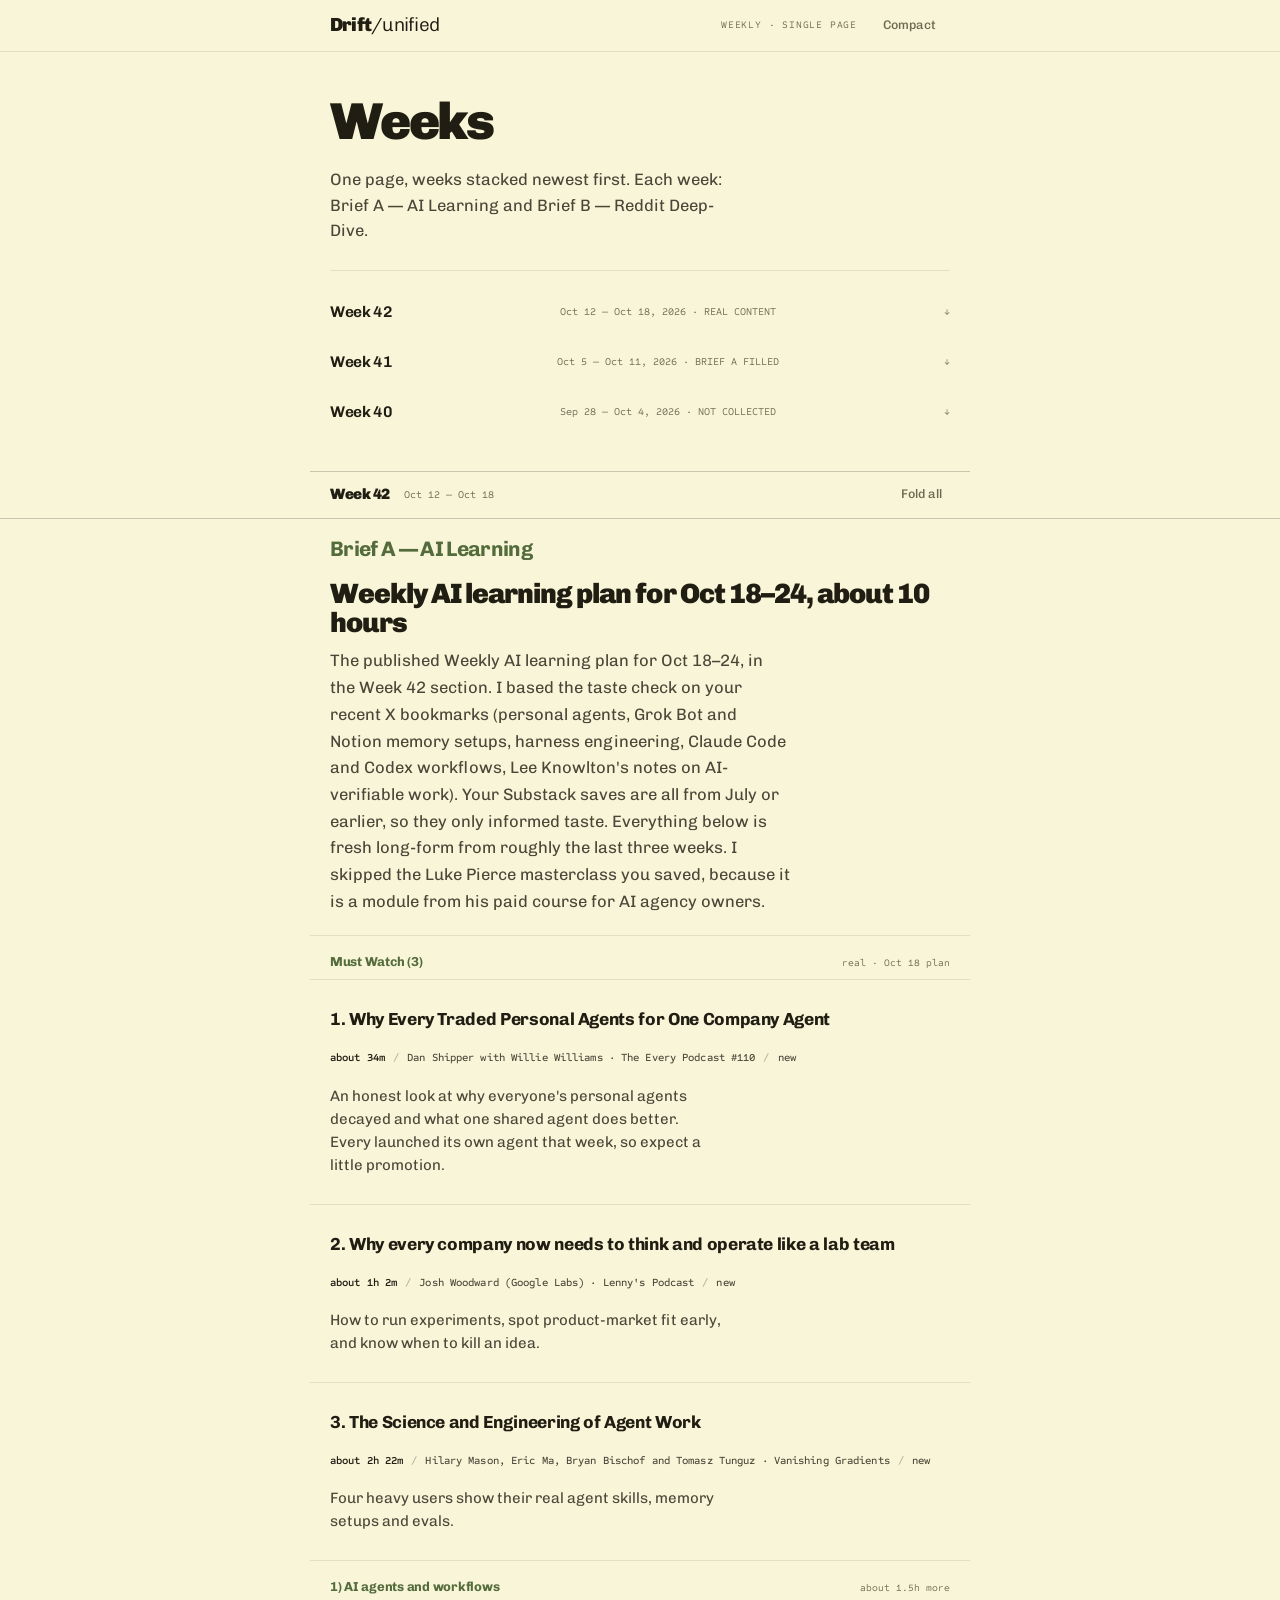
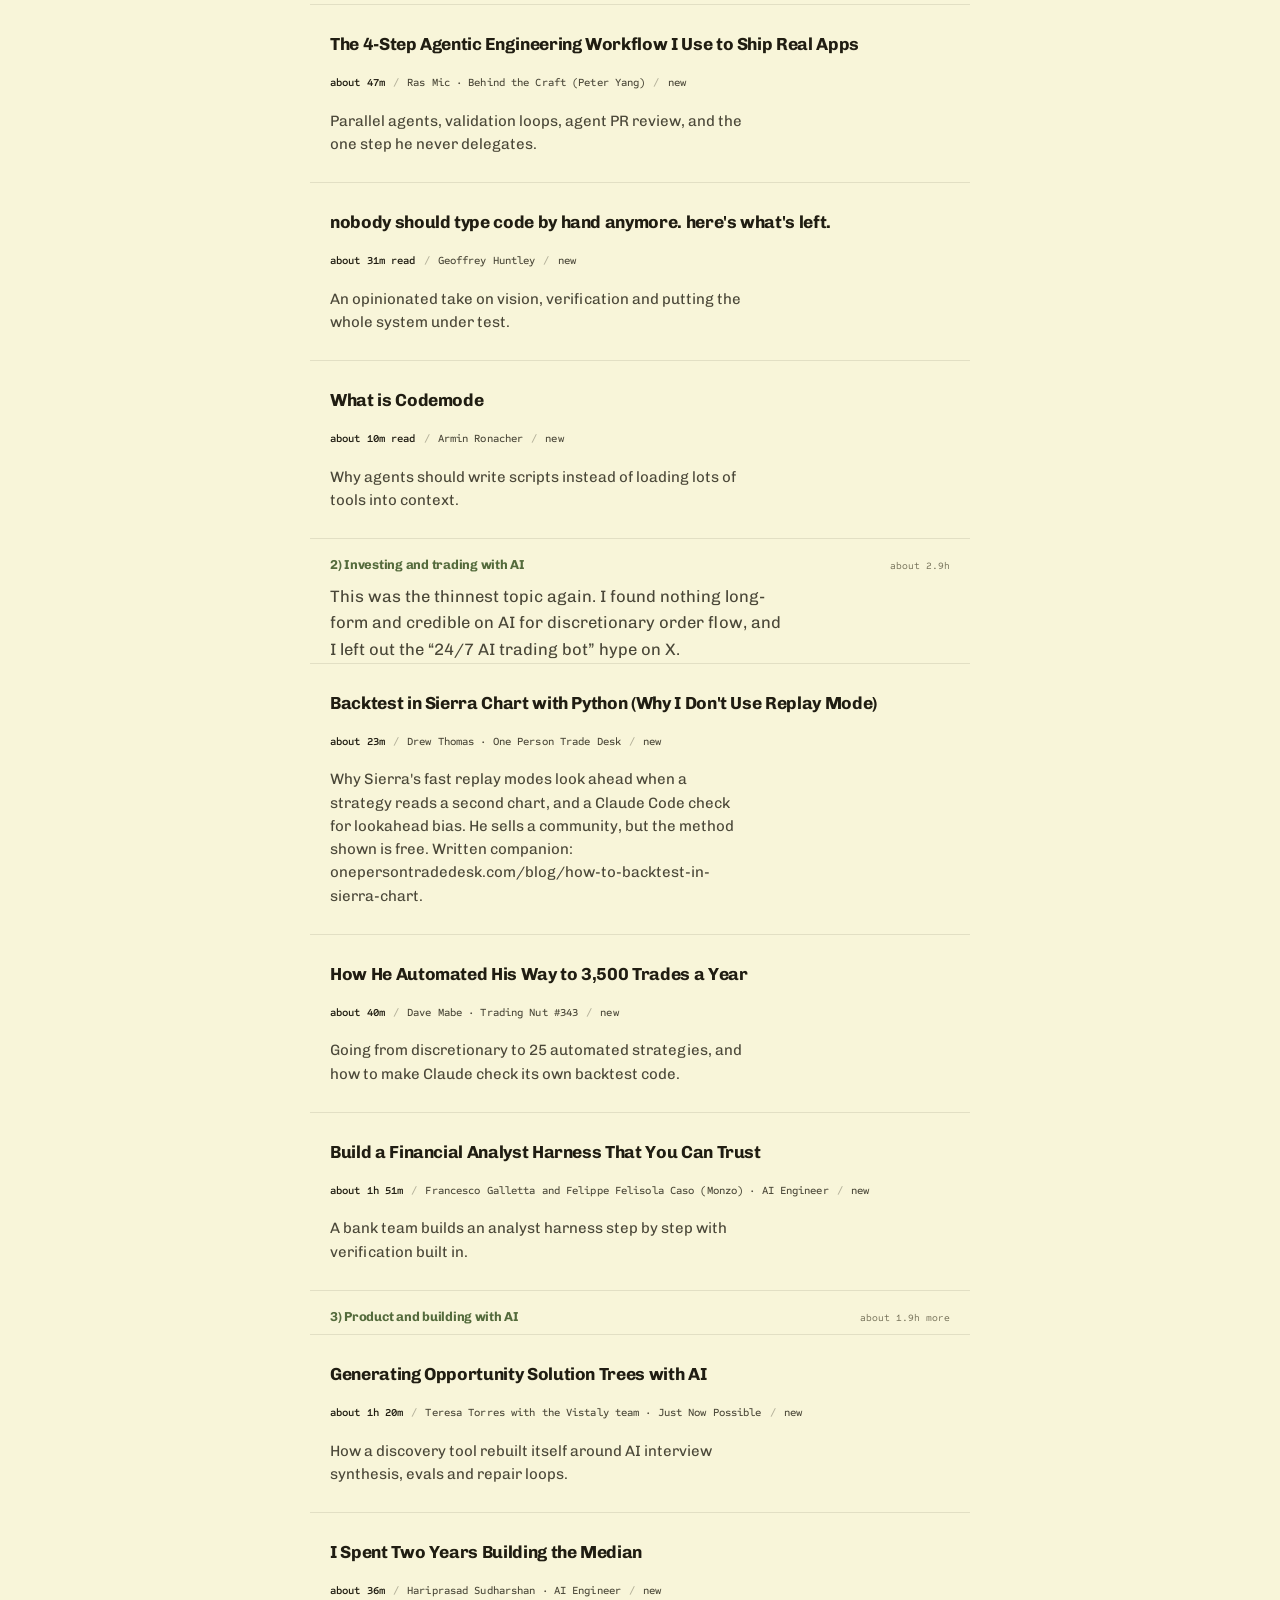
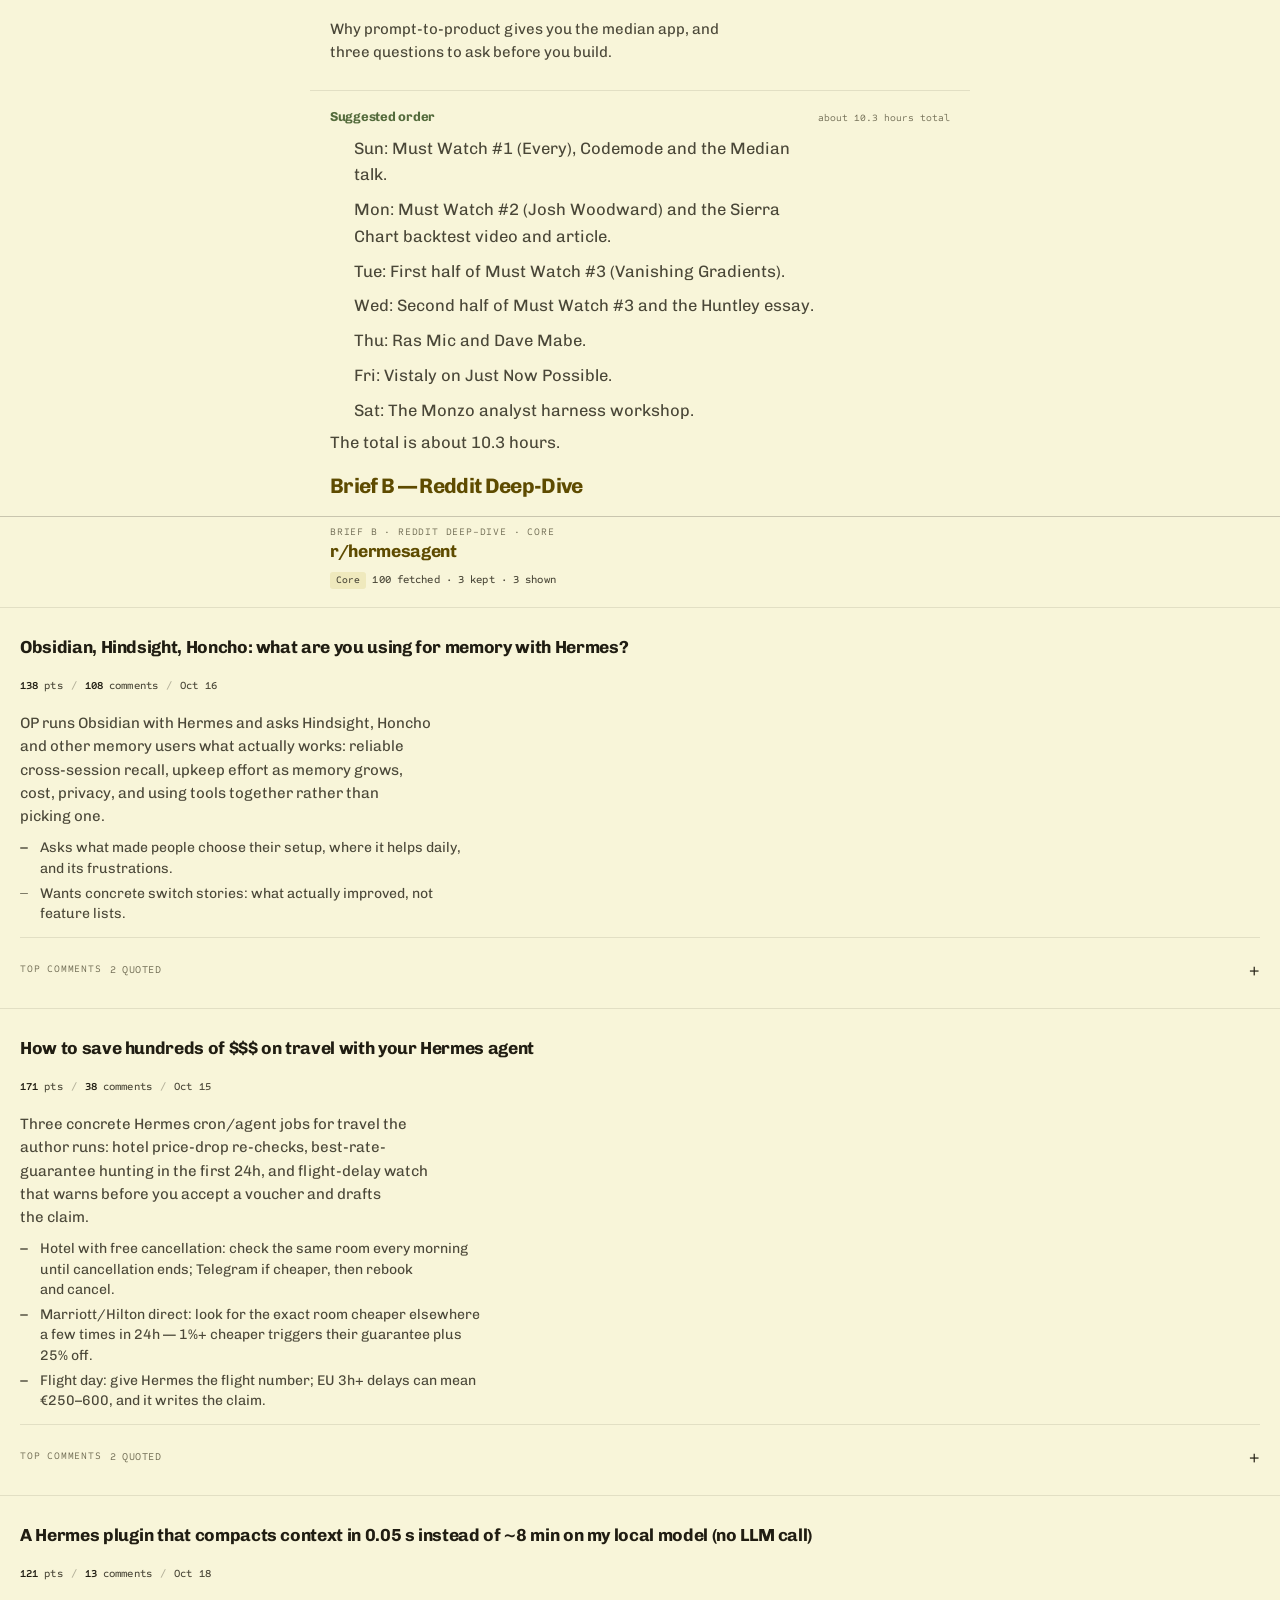
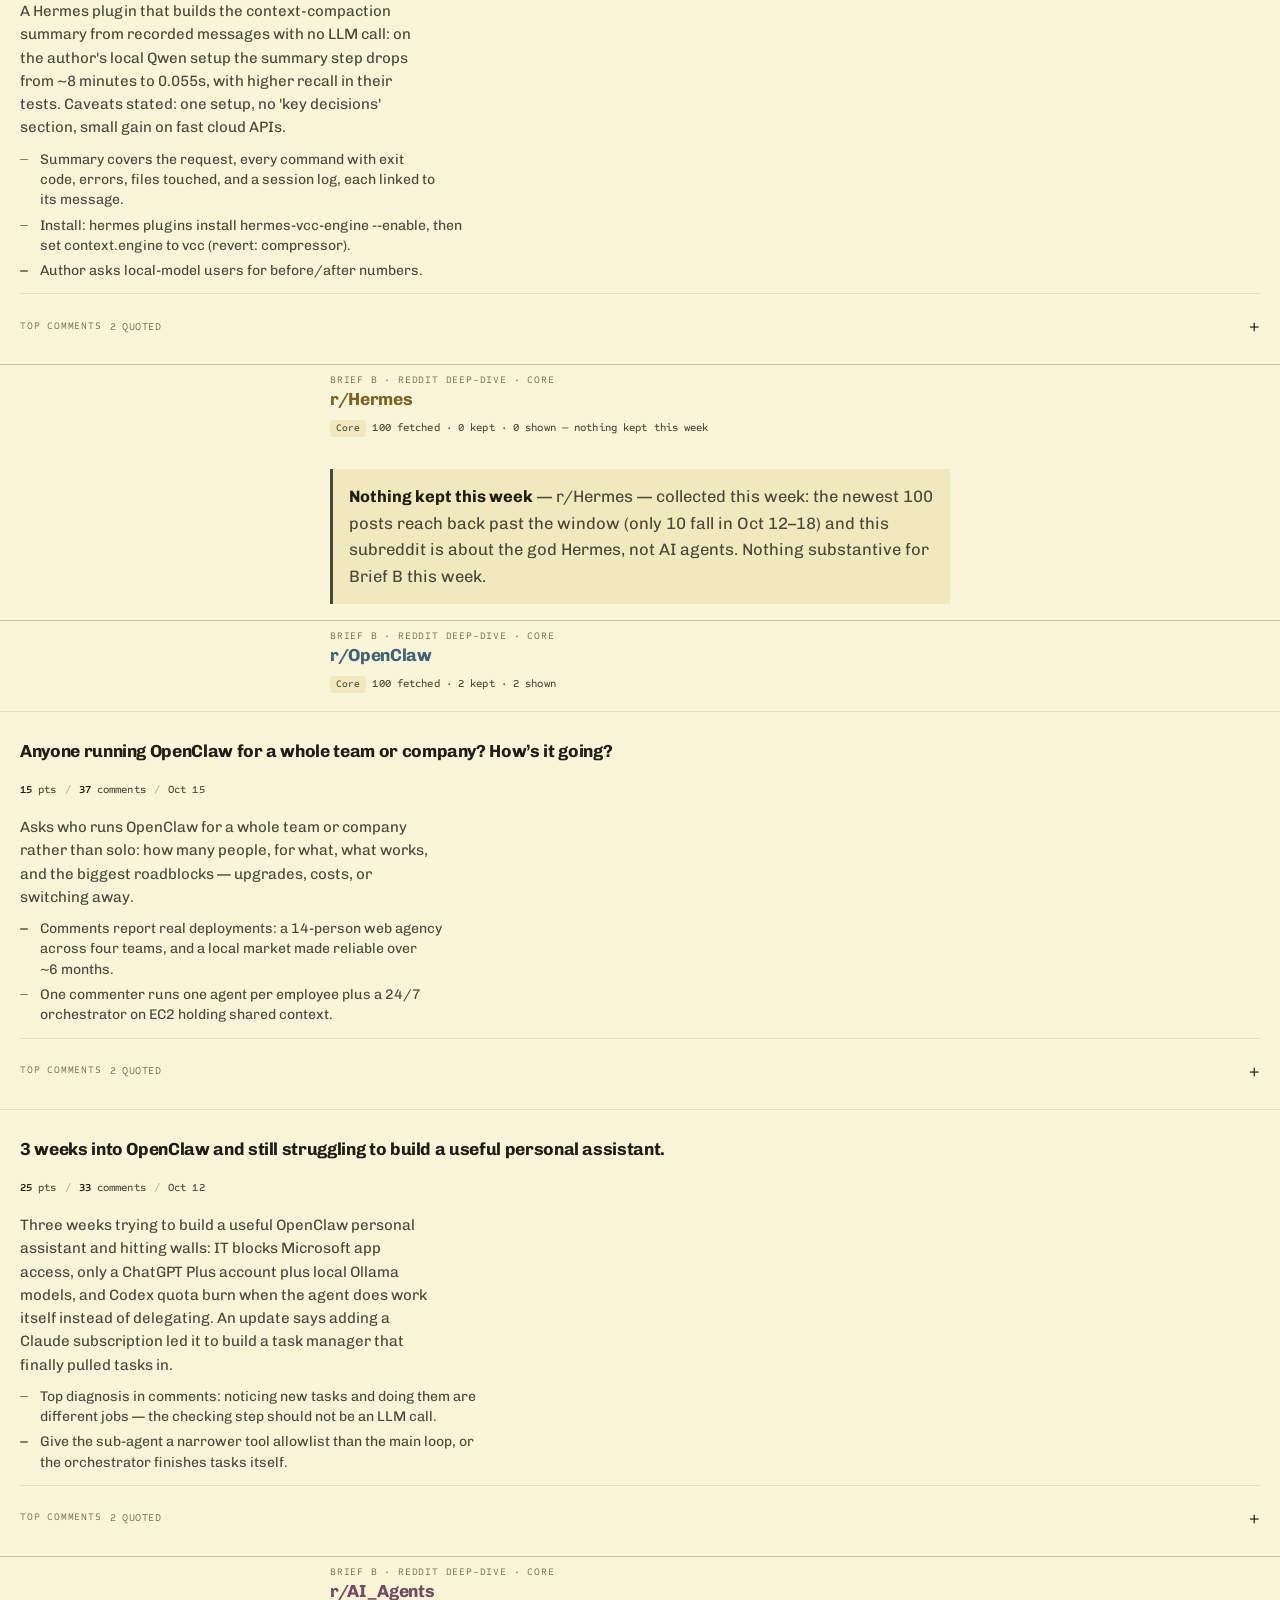
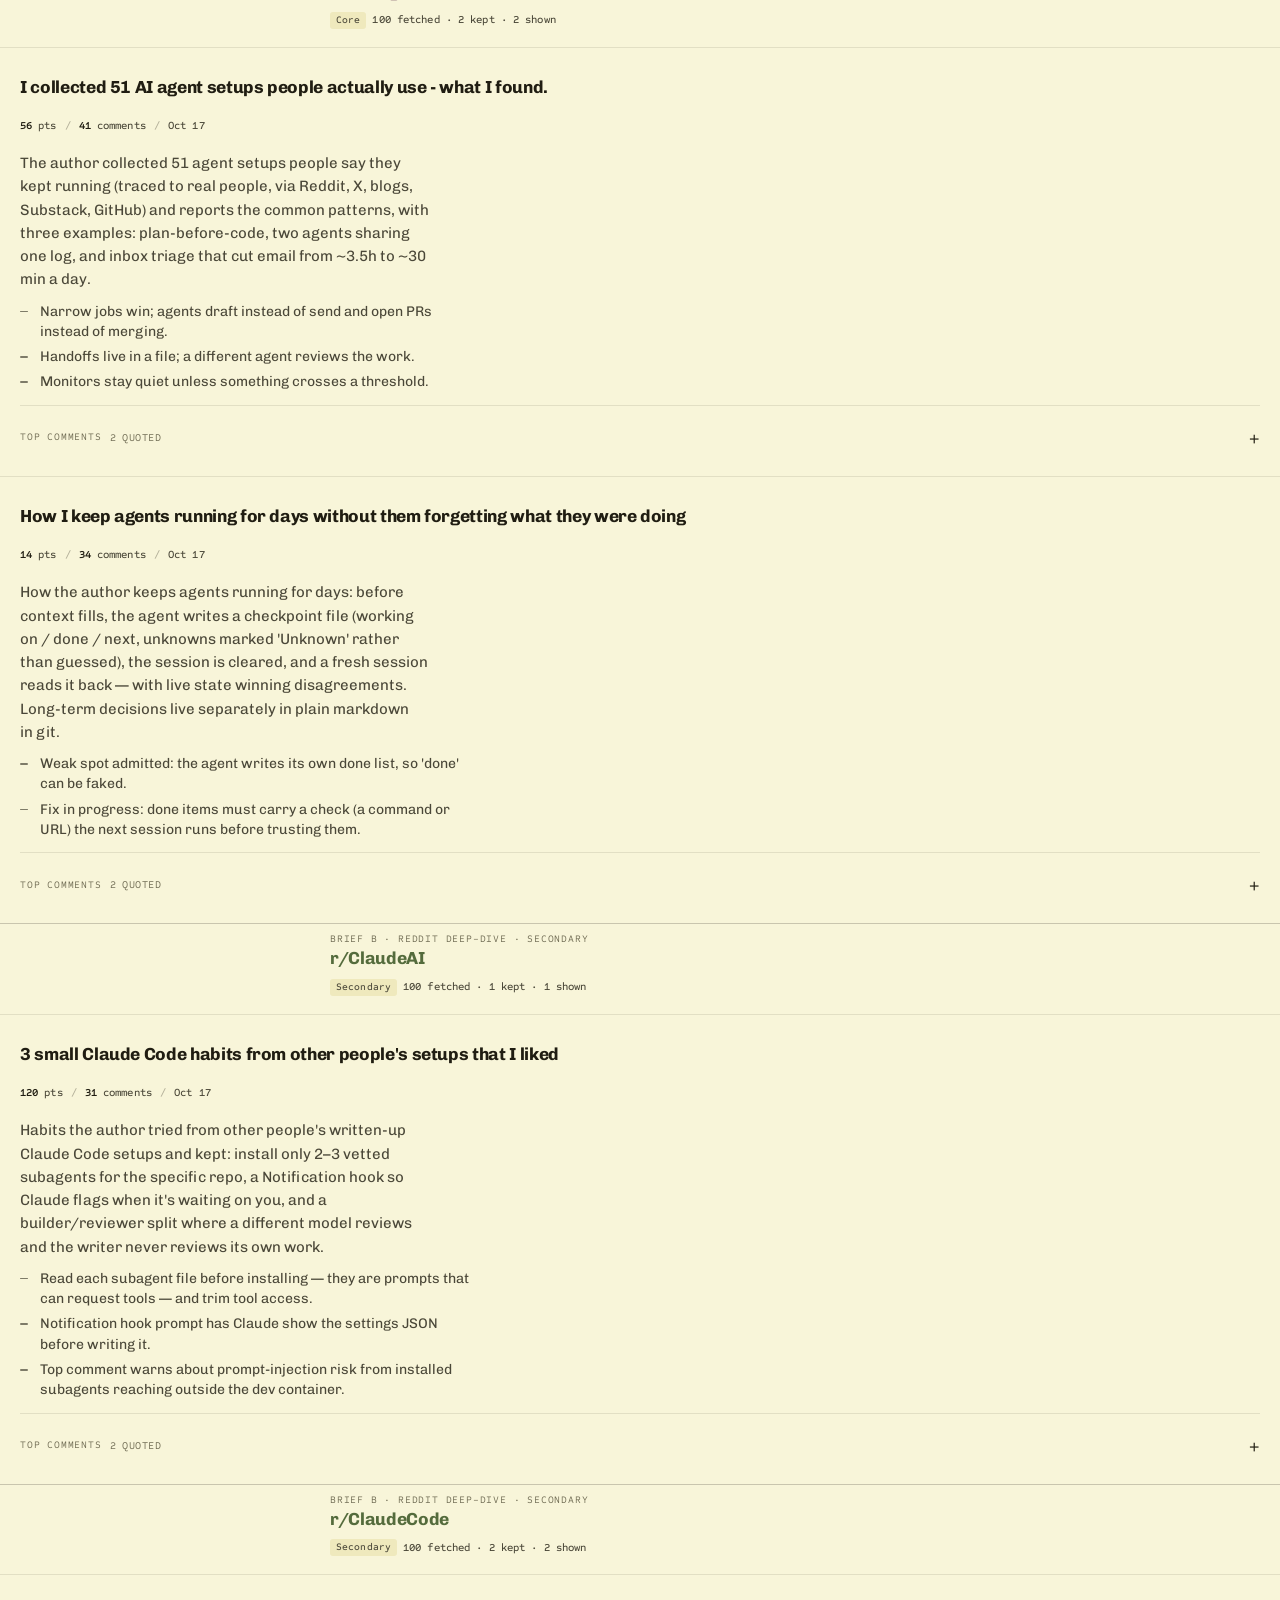
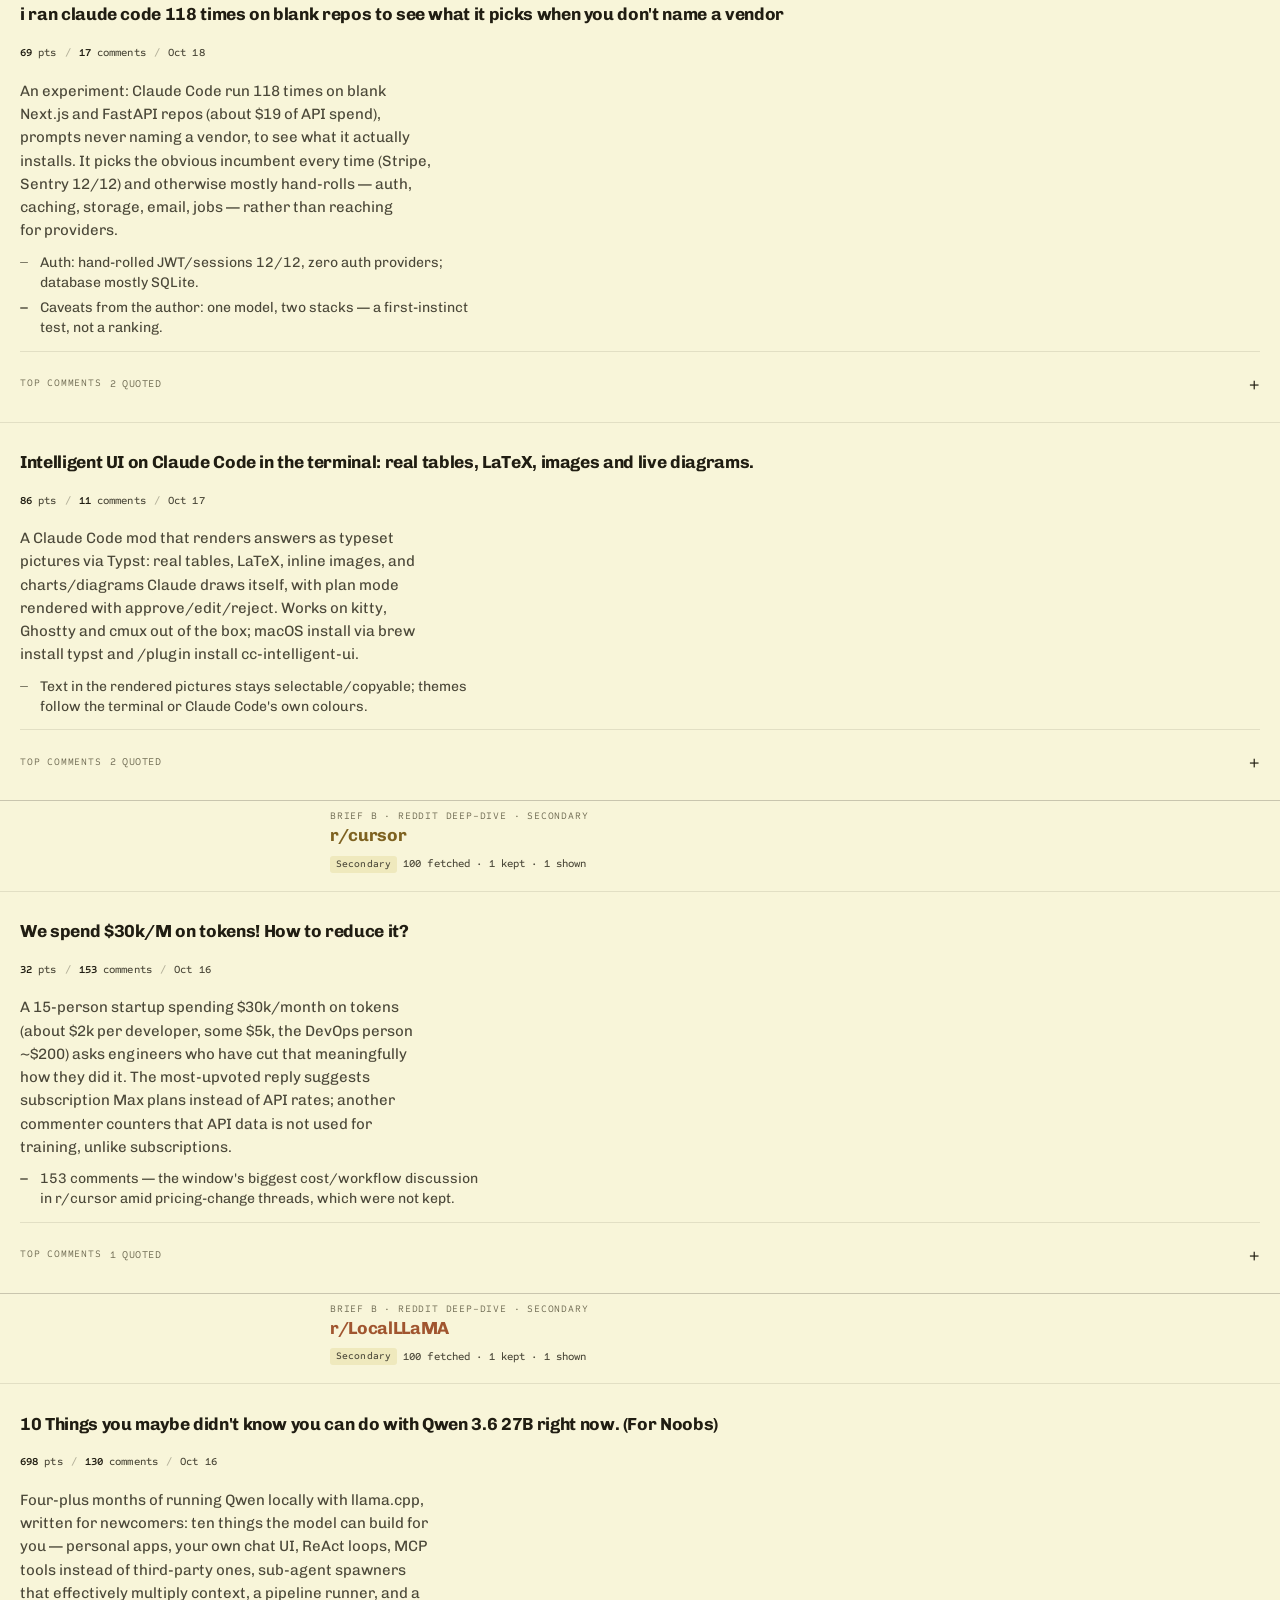
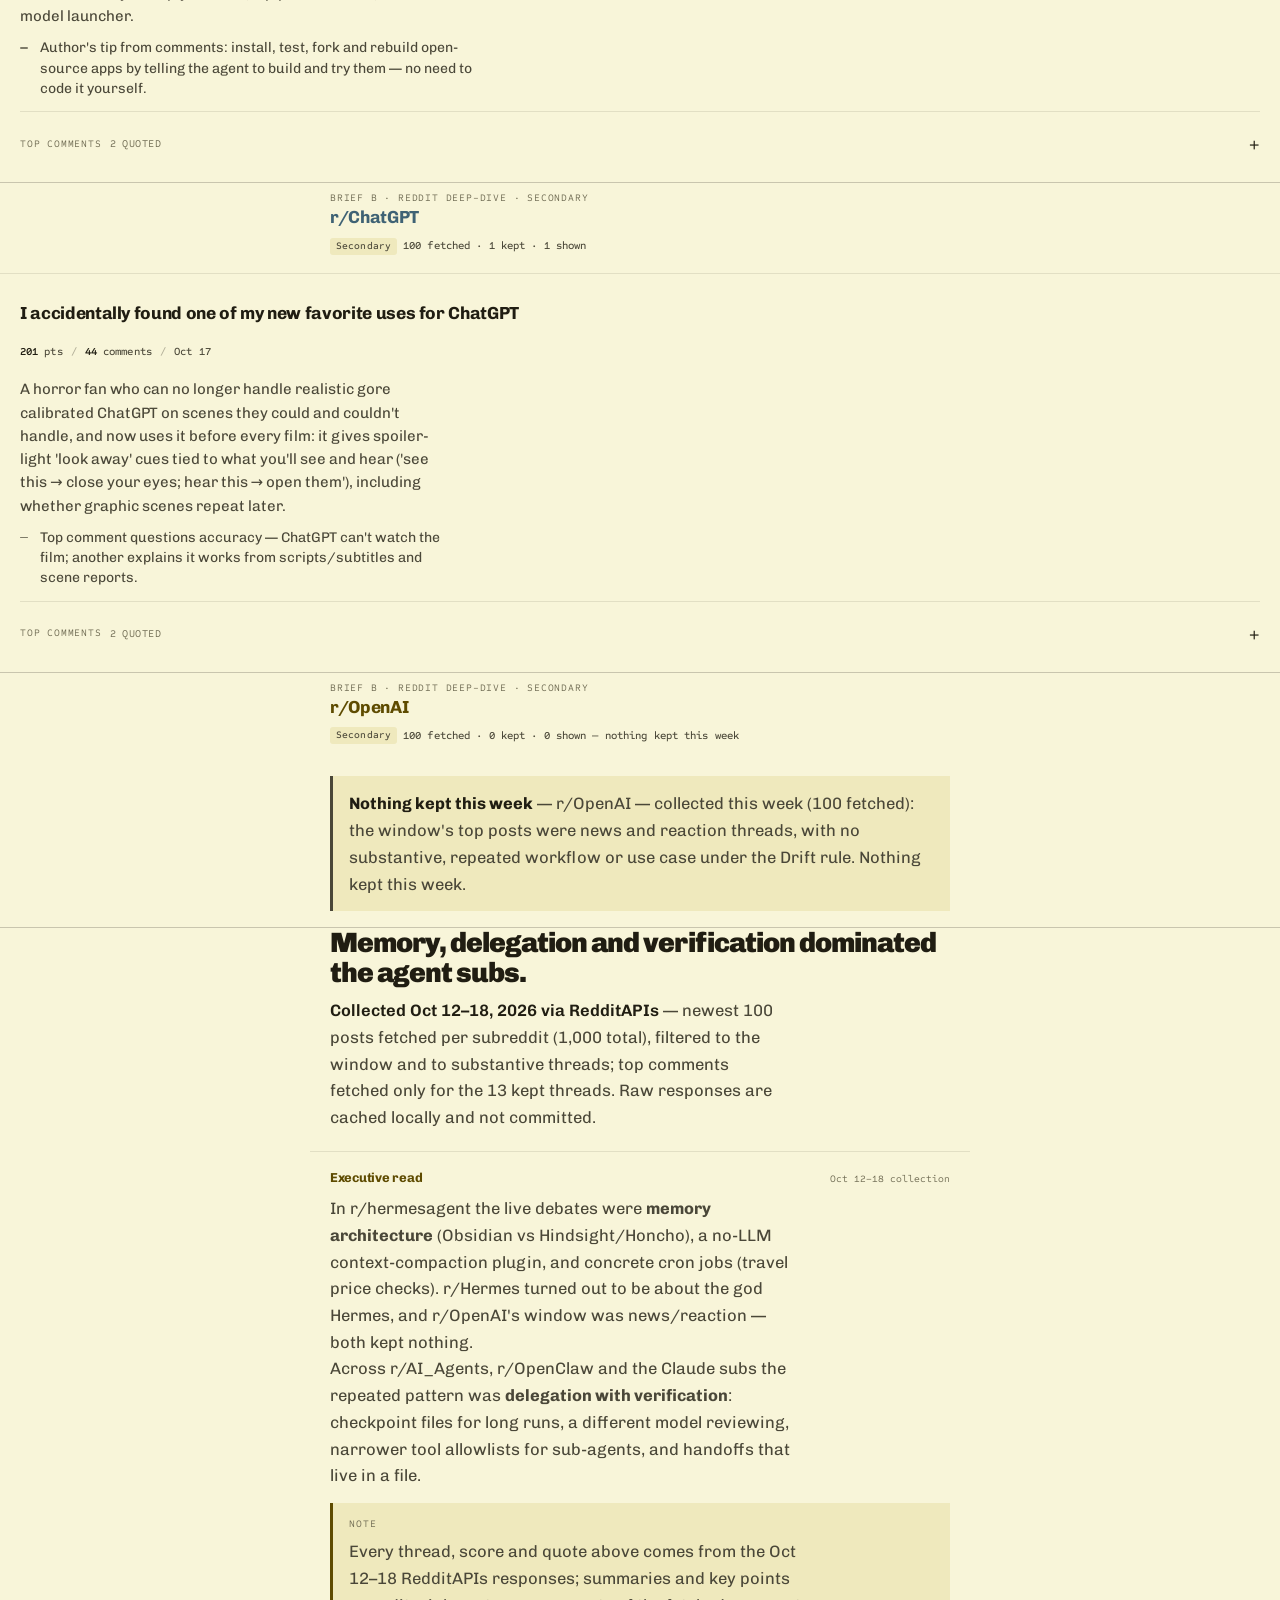
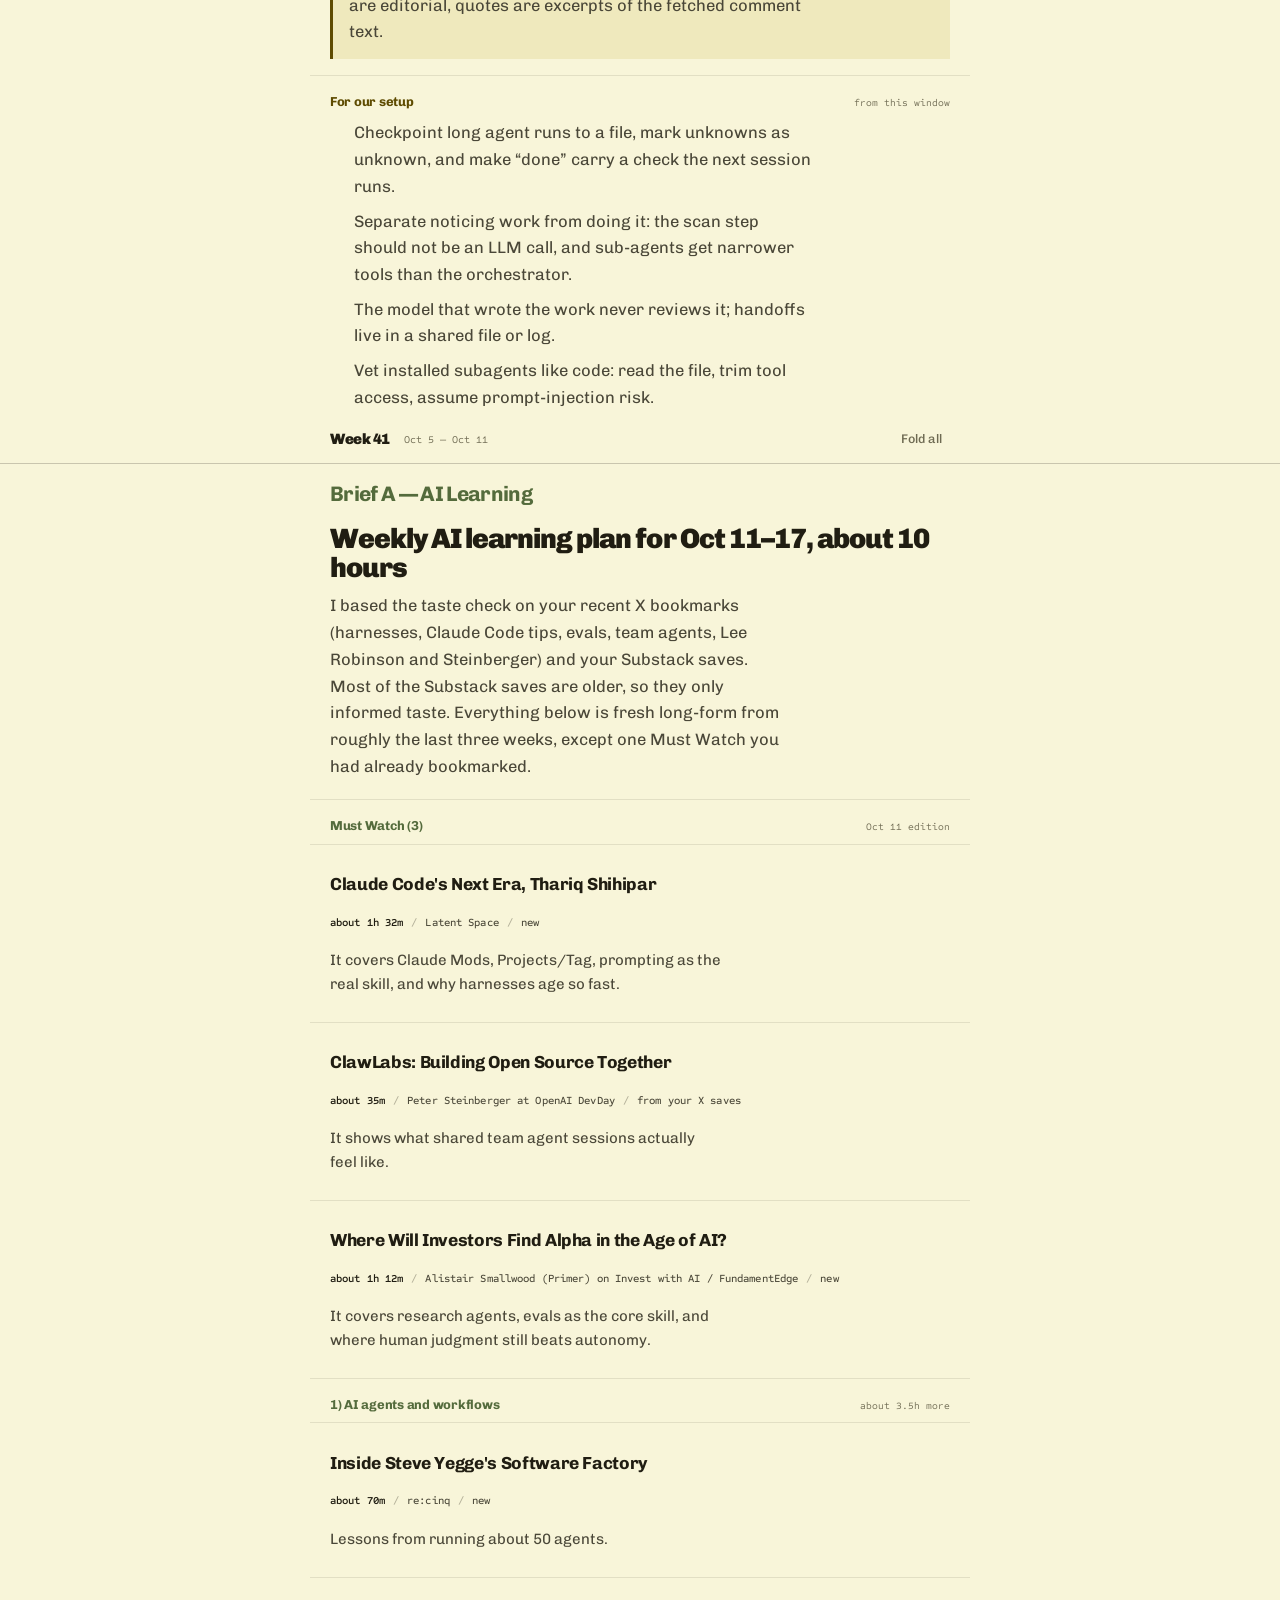
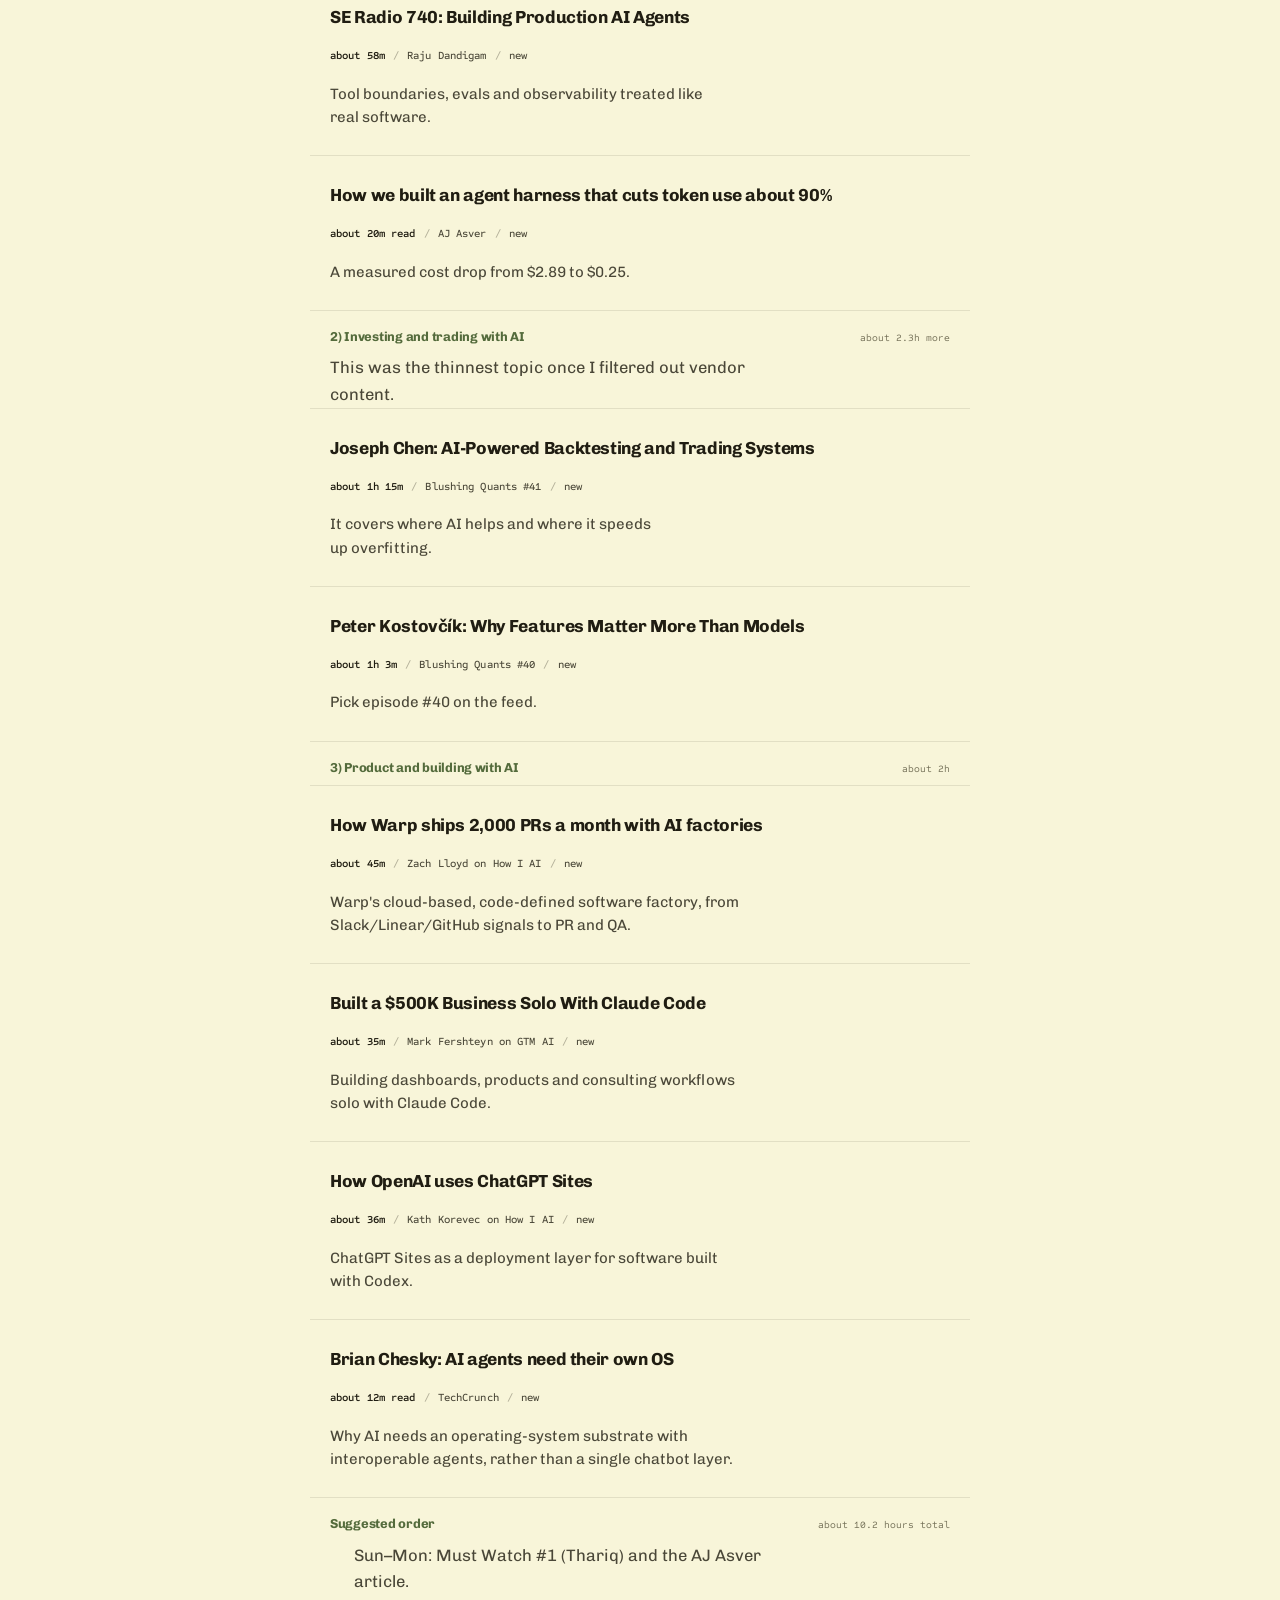
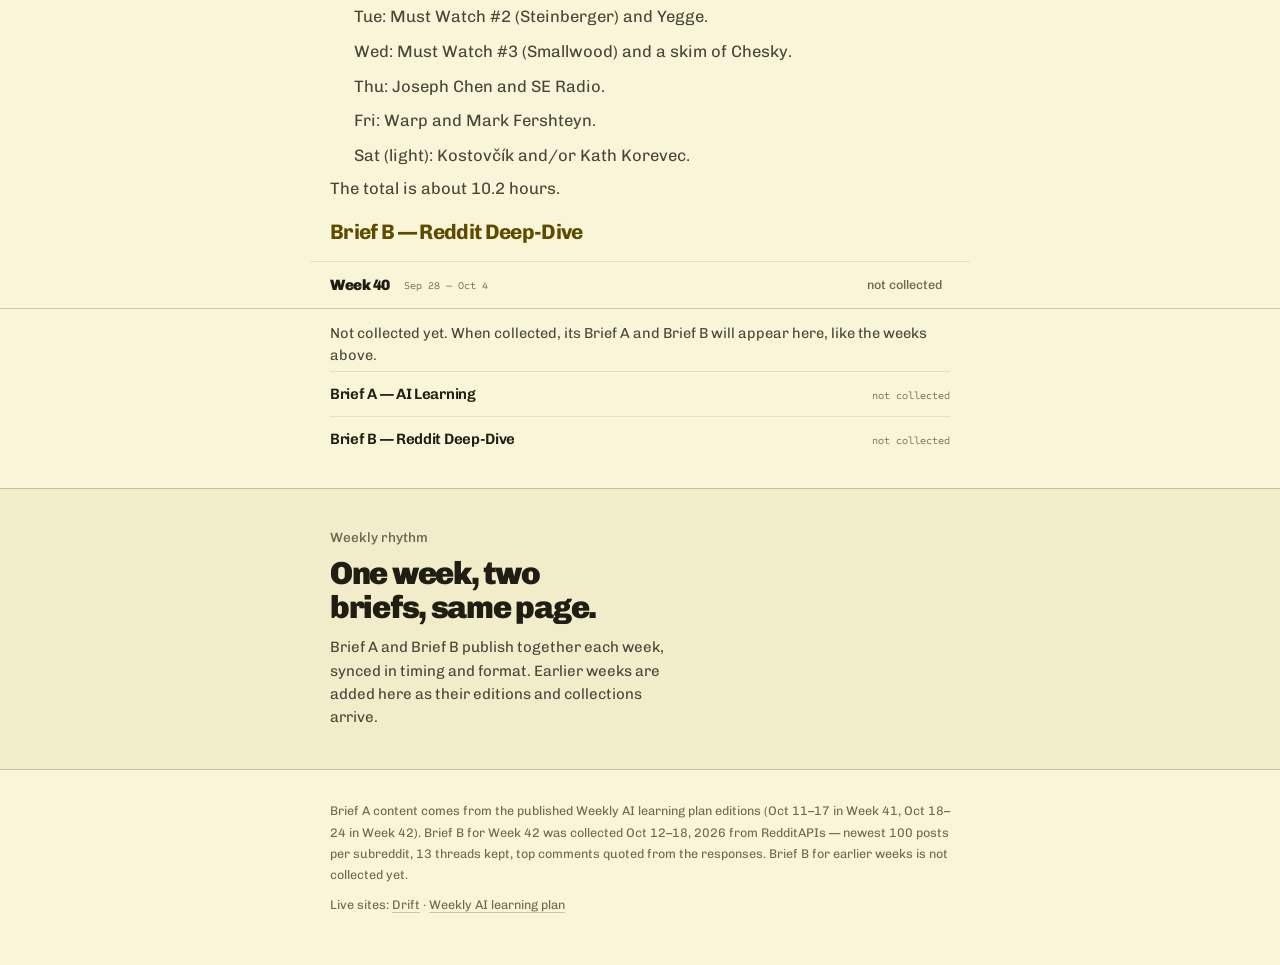
==== commit 3e89e7bb: "Fill Week 41 Brief A from Oct 11 edition; clean prototype labelling for live" ====
--- a/index.html
+++ b/index.html
@@ -3,22 +3,22 @@
 <head>
 <meta charset="utf-8">
 <meta name="viewport" content="width=device-width, initial-scale=1">
-<title>Drift Unified — Prototype</title>
-<meta name="description" content="Prototype single landing page: weeks stacked, each with an AI learning brief and a Reddit deep-dive brief. Real Week 42 content; earlier weeks not collected.">
+<title>Drift Unified</title>
+<meta name="description" content="Weeks stacked on one page: each week an AI learning brief and a Reddit deep-dive brief.">
 <link rel="preconnect" href="https://fonts.googleapis.com">
 <link rel="preconnect" href="https://fonts.gstatic.com" crossorigin>
 <link rel="stylesheet" href="https://fonts.googleapis.com/css2?family=Chivo:wght@300;400;500;600;700;900&family=Sometype+Mono:wght@400;500&display=swap">
 <link rel="stylesheet" href="style.css">
 </head>
 <body>
-<header class="top"><div class="w"><span class="wm">Drift<em>/unified</em></span><span class="tools"><span class="live">Prototype · single page</span><button id="dens" class="densbtn" aria-pressed="false">Compact</button></span></div></header>
+<header class="top"><div class="w"><span class="wm">Drift<em>/unified</em></span><span class="tools"><span class="live">Weekly · single page</span><button id="dens" class="densbtn" aria-pressed="false">Compact</button></span></div></header>
 <main>
   <section class="w weeks" aria-labelledby="weeks-title">
     <h1 id="weeks-title">Weeks</h1>
-    <p class="sub">Prototype — one single landing page, weeks stacked newest first. Brief A / Brief B are working titles.</p>
+    <p class="sub">One page, weeks stacked newest first. Each week: Brief A — AI Learning and Brief B — Reddit Deep-Dive.</p>
     <ul class="week-list">
       <li><a class="week-row" href="#wk-42"><span class="week-name">Week 42</span><span class="week-meta">Oct 12 — Oct 18, 2026 · REAL CONTENT</span><span class="arr" aria-hidden="true">↓</span></a></li>
-      <li><a class="week-row" href="#wk-41"><span class="week-name">Week 41</span><span class="week-meta">Oct 5 — Oct 11, 2026 · NOT COLLECTED</span><span class="arr" aria-hidden="true">↓</span></a></li>
+      <li><a class="week-row" href="#wk-41"><span class="week-name">Week 41</span><span class="week-meta">Oct 5 — Oct 11, 2026 · BRIEF A FILLED</span><span class="arr" aria-hidden="true">↓</span></a></li>
       <li><a class="week-row" href="#wk-40"><span class="week-name">Week 40</span><span class="week-meta">Sep 28 — Oct 4, 2026 · NOT COLLECTED</span><span class="arr" aria-hidden="true">↓</span></a></li>
     </ul>
   </section>
@@ -32,10 +32,10 @@
 
     <!-- Brief A -->
     <section class="src" id="learning" data-fold="false" style="color:var(--h-claudeai)">
-      <div class="srch"><div class="in"><h2><button class="srtoggle" aria-expanded="true">Brief A — AI Learning <span style="font-size:11px;font-family:var(--m);color:var(--mute)">(working title · TODO rename)</span></button></h2></div></div>
+      <div class="srch"><div class="in"><h2><button class="srtoggle" aria-expanded="true">Brief A — AI Learning</button></h2></div></div>
       <div class="fold-wrap"><div>
 
-        <div class="sum hed"><h3 class="issuehed">Weekly AI learning plan for Oct 18–24, about 10 hours</h3><p><b>PROTOTYPE PAGE, REAL CONTENT</b> — this is the published Oct 18 learning plan placed into the prototype’s Week 42 (Oct 12–18) page. I based the taste check on your recent X bookmarks (personal agents, Grok Bot and Notion memory setups, harness engineering, Claude Code and Codex workflows, Lee Knowlton's notes on AI-verifiable work). Your Substack saves are all from July or earlier, so they only informed taste. Everything below is fresh long-form from roughly the last three weeks. I skipped the Luke Pierce masterclass you saved, because it is a module from his paid course for AI agency owners.</p></div>
+        <div class="sum hed"><h3 class="issuehed">Weekly AI learning plan for Oct 18–24, about 10 hours</h3><p>The published Weekly AI learning plan for Oct 18–24, in the Week 42 section. I based the taste check on your recent X bookmarks (personal agents, Grok Bot and Notion memory setups, harness engineering, Claude Code and Codex workflows, Lee Knowlton's notes on AI-verifiable work). Your Substack saves are all from July or earlier, so they only informed taste. Everything below is fresh long-form from roughly the last three weeks. I skipped the Luke Pierce masterclass you saved, because it is a module from his paid course for AI agency owners.</p></div>
         <div class="grp"><div class="grph"><span>Must Watch (3)</span><span>real · Oct 18 plan</span></div><div class="tcard"><h3><a href="https://www.youtube.com/watch?v=_pcy1_jU27k" target="_blank" rel="noopener">1. Why Every Traded Personal Agents for One Company Agent</a></h3><span class="badge"><b>about 34m</b><i>/</i>Dan Shipper with Willie Williams · The Every Podcast #110<i>/</i>new</span><p class="summary">An honest look at why everyone&#x27;s personal agents decayed and what one shared agent does better. Every launched its own agent that week, so expect a little promotion.</p></div><div class="tcard"><h3><a href="https://www.lennysnewsletter.com/p/why-every-company-now-needs-to-think" target="_blank" rel="noopener">2. Why every company now needs to think and operate like a lab team</a></h3><span class="badge"><b>about 1h 2m</b><i>/</i>Josh Woodward (Google Labs) · Lenny's Podcast<i>/</i>new</span><p class="summary">How to run experiments, spot product-market fit early, and know when to kill an idea.</p></div><div class="tcard"><h3><a href="https://hugobowne.substack.com/p/the-science-and-engineering-of-agent" target="_blank" rel="noopener">3. The Science and Engineering of Agent Work</a></h3><span class="badge"><b>about 2h 22m</b><i>/</i>Hilary Mason, Eric Ma, Bryan Bischof and Tomasz Tunguz · Vanishing Gradients<i>/</i>new</span><p class="summary">Four heavy users show their real agent skills, memory setups and evals.</p></div></div>
         <div class="grp"><div class="grph"><span>1) AI agents and workflows</span><span>about 1.5h more</span></div><div class="tcard"><h3><a href="https://www.youtube.com/watch?v=8rEAkEvhhcQ" target="_blank" rel="noopener">The 4-Step Agentic Engineering Workflow I Use to Ship Real Apps</a></h3><span class="badge"><b>about 47m</b><i>/</i>Ras Mic · Behind the Craft (Peter Yang)<i>/</i>new</span><p class="summary">Parallel agents, validation loops, agent PR review, and the one step he never delegates.</p></div><div class="tcard"><h3><a href="https://ghuntley.com/agency/" target="_blank" rel="noopener">nobody should type code by hand anymore. here&#x27;s what&#x27;s left.</a></h3><span class="badge"><b>about 31m read</b><i>/</i>Geoffrey Huntley<i>/</i>new</span><p class="summary">An opinionated take on vision, verification and putting the whole system under test.</p></div><div class="tcard"><h3><a href="https://lucumr.pocoo.org/2026/10/6/codemode/" target="_blank" rel="noopener">What is Codemode</a></h3><span class="badge"><b>about 10m read</b><i>/</i>Armin Ronacher<i>/</i>new</span><p class="summary">Why agents should write scripts instead of loading lots of tools into context.</p></div></div>
         <div class="grp"><div class="grph"><span>2) Investing and trading with AI</span><span>about 2.9h</span></div><p style="padding:0 20px">This was the thinnest topic again. I found nothing long-form and credible on AI for discretionary order flow, and I left out the “24/7 AI trading bot” hype on X.</p><div class="tcard"><h3><a href="https://www.youtube.com/watch?v=ZPsoSZpaeNg" target="_blank" rel="noopener">Backtest in Sierra Chart with Python (Why I Don&#x27;t Use Replay Mode)</a></h3><span class="badge"><b>about 23m</b><i>/</i>Drew Thomas · One Person Trade Desk<i>/</i>new</span><p class="summary">Why Sierra&#x27;s fast replay modes look ahead when a strategy reads a second chart, and a Claude Code check for lookahead bias. He sells a community, but the method shown is free. Written companion: onepersontradedesk.com/blog/how-to-backtest-in-sierra-chart.</p></div><div class="tcard"><h3><a href="https://tradingnut.com/dave-mabe/" target="_blank" rel="noopener">How He Automated His Way to 3,500 Trades a Year</a></h3><span class="badge"><b>about 40m</b><i>/</i>Dave Mabe · Trading Nut #343<i>/</i>new</span><p class="summary">Going from discretionary to 25 automated strategies, and how to make Claude check its own backtest code.</p></div><div class="tcard"><h3><a href="https://www.youtube.com/watch?v=e9-br9hveRI" target="_blank" rel="noopener">Build a Financial Analyst Harness That You Can Trust</a></h3><span class="badge"><b>about 1h 51m</b><i>/</i>Francesco Galletta and Felippe Felisola Caso (Monzo) · AI Engineer<i>/</i>new</span><p class="summary">A bank team builds an analyst harness step by step with verification built in.</p></div></div>
@@ -49,7 +49,7 @@
 <!-- Brief B: identical title structure to Brief A (.src > .srch > .srtoggle),
      so its title is sticky at top:var(--top) and foldable exactly like Brief A. -->
   <section class="src" id="reddit" data-fold="false" style="color:var(--h-hermes)">
-    <div class="srch"><div class="in"><h2><button class="srtoggle" aria-expanded="true">Brief B — Reddit Deep-Dive <span style="font-size:11px;font-family:var(--m);color:var(--mute)">(working title · TODO rename)</span></button></h2></div></div>
+    <div class="srch"><div class="in"><h2><button class="srtoggle" aria-expanded="true">Brief B — Reddit Deep-Dive</button></h2></div></div>
     <div class="fold-wrap"><div>
     <section class="subsrc" id="sub-hermesagent" style="color:var(--h-hermes)">
       <header class="subsrc-h">
@@ -65,7 +65,7 @@
         <span class="subk">Brief B · Reddit Deep-Dive · Core</span>
         <h3>r/Hermes</h3>
         <span class="subline"><span class="subtier">Core</span><span class="substat">100 fetched · 0 kept · 0 shown — nothing kept this week</span></span>
-      </header><div class="notyet"><b>Nothing kept this week</b> — r/Hermes — collected this week: the newest 100 posts reach back past the window (only 10 fall in Oct 12–18) and this subreddit is about the god Hermes, not AI agents. Nothing substantive for Brief B; no threads kept and none invented.</div></section>
+      </header><div class="notyet"><b>Nothing kept this week</b> — r/Hermes — collected this week: the newest 100 posts reach back past the window (only 10 fall in Oct 12–18) and this subreddit is about the god Hermes, not AI agents. Nothing substantive for Brief B this week.</div></section>
 
     <section class="subsrc" id="sub-openclaw" style="color:var(--h-mlreddit)">
       <header class="subsrc-h">
@@ -135,7 +135,7 @@
         <span class="subk">Brief B · Reddit Deep-Dive · Secondary</span>
         <h3>r/OpenAI</h3>
         <span class="subline"><span class="subtier">Secondary</span><span class="substat">100 fetched · 0 kept · 0 shown — nothing kept this week</span></span>
-      </header><div class="notyet"><b>Nothing kept this week</b> — r/OpenAI — collected this week (100 fetched): the window&#x27;s top posts were news and reaction threads, with no substantive, repeated workflow or use case under the Drift rule. Nothing kept and none invented.</div></section>
+      </header><div class="notyet"><b>Nothing kept this week</b> — r/OpenAI — collected this week (100 fetched): the window&#x27;s top posts were news and reaction threads, with no substantive, repeated workflow or use case under the Drift rule. Nothing kept this week.</div></section>
 
     <!-- Moved from above the subreddits: Brief B synthesis, after all subreddit sections -->
     <section class="bbsynth" aria-label="Brief B executive read">
@@ -143,7 +143,7 @@
 <div class="grp"><div class="grph"><span>Executive read</span><span>Oct 12–18 collection</span></div>
           <p style="padding:0 20px">In r/hermesagent the live debates were <strong>memory architecture</strong> (Obsidian vs Hindsight/Honcho), a no-LLM context-compaction plugin, and concrete cron jobs (travel price checks). r/Hermes turned out to be about the god Hermes, and r/OpenAI's window was news/reaction — both kept nothing.</p>
           <p style="padding:0 20px">Across r/AI_Agents, r/OpenClaw and the Claude subs the repeated pattern was <strong>delegation with verification</strong>: checkpoint files for long runs, a different model reviewing, narrower tool allowlists for sub-agents, and handoffs that live in a file.</p>
-          <aside class="callout"><span class="boxlabel">Prototype note</span><p>Every thread, score and quote above comes from the Oct 12–18 RedditAPIs responses; summaries and key points are editorial, quotes are excerpts of the fetched comment text.</p></aside>
+          <aside class="callout"><span class="boxlabel">Note</span><p>Every thread, score and quote above comes from the Oct 12–18 RedditAPIs responses; summaries and key points are editorial, quotes are excerpts of the fetched comment text.</p></aside>
         </div>
 <div class="grp"><div class="grph"><span>For our setup</span><span>from this window</span></div>
           <ol class="ed"><li>Checkpoint long agent runs to a file, mark unknowns as unknown, and make “done” carry a check the next session runs.</li><li>Separate noticing work from doing it: the scan step should not be an LLM call, and sub-agents get narrower tools than the orchestrator.</li><li>The model that wrote the work never reviews it; handoffs live in a shared file or log.</li><li>Vet installed subagents like code: read the file, trim tool access, assume prompt-injection risk.</li></ol></div>
@@ -155,14 +155,31 @@
   <section class="wk" id="wk-41">
     <div class="wkhead"><div class="in">
       <span class="no">Week 41</span><span class="dt">Oct 5 — Oct 11</span>
-      <span class="strip" aria-hidden="true"><i></i><i></i><i></i><i></i><i></i><i></i><i></i><i></i><i></i><i></i><i></i><i></i></span>
-      <span class="fold">not collected</span>
-    </div></div>
-    <div class="quiet">
-      <p class="topics">Not collected yet — no content invented for this week. When collected, its Brief A and Brief B tabs will sit here, directly against each other, like Week 42 above.</p>
-      <div class="qrow"><b>Brief A — AI Learning</b><span>not collected</span></div>
-      <div class="qrow"><b>Brief B — Reddit Deep-Dive</b><span>not collected</span></div>
-    </div>
+      <span class="strip" aria-hidden="true"><i data-on="true"></i><i data-on="true"></i><i data-on="true"></i><i data-on="true"></i><i data-on="true"></i><i data-on="true"></i><i></i><i></i><i></i><i></i><i></i><i></i></span>
+      <button class="fold" data-fold-all="41">Fold all</button>
+    </div></div>
+
+
+    <section class="src" id="learning-41" data-fold="false" style="color:var(--h-claudeai)">
+      <div class="srch"><div class="in"><h2><button class="srtoggle" aria-expanded="true">Brief A — AI Learning</button></h2></div></div>
+      <div class="fold-wrap"><div>
+        <div class="sum hed"><h3 class="issuehed">Weekly AI learning plan for Oct 11–17, about 10 hours</h3><p>I based the taste check on your recent X bookmarks (harnesses, Claude Code tips, evals, team agents, Lee Robinson and Steinberger) and your Substack saves. Most of the Substack saves are older, so they only informed taste. Everything below is fresh long-form from roughly the last three weeks, except one Must Watch you had already bookmarked.</p></div>
+        <div class="grp"><div class="grph"><span>Must Watch (3)</span><span>Oct 11 edition</span></div><div class="tcard"><h3><a href="https://www.latent.space/p/thariq" target="_blank" rel="noopener">Claude Code&#x27;s Next Era, Thariq Shihipar</a></h3><span class="badge"><b>about 1h 32m</b><i>/</i>Latent Space<i>/</i>new</span><p class="summary">It covers Claude Mods, Projects/Tag, prompting as the real skill, and why harnesses age so fast.</p></div><div class="tcard"><h3><a href="https://www.youtube.com/watch?v=wZYnJfL4c2Y" target="_blank" rel="noopener">ClawLabs: Building Open Source Together</a></h3><span class="badge"><b>about 35m</b><i>/</i>Peter Steinberger at OpenAI DevDay<i>/</i>from your X saves</span><p class="summary">It shows what shared team agent sessions actually feel like.</p></div><div class="tcard"><h3><a href="https://share.snipd.com/episode/6f9f5b83-8efc-435e-bc0b-b80276a2e5d1" target="_blank" rel="noopener">Where Will Investors Find Alpha in the Age of AI?</a></h3><span class="badge"><b>about 1h 12m</b><i>/</i>Alistair Smallwood (Primer) on Invest with AI / FundamentEdge<i>/</i>new</span><p class="summary">It covers research agents, evals as the core skill, and where human judgment still beats autonomy.</p></div></div>
+        <div class="grp"><div class="grph"><span>1) AI agents and workflows</span><span>about 3.5h more</span></div><div class="tcard"><h3><a href="https://re-cinq.com/podcast/steve-yegge-software-factory" target="_blank" rel="noopener">Inside Steve Yegge&#x27;s Software Factory</a></h3><span class="badge"><b>about 70m</b><i>/</i>re:cinq<i>/</i>new</span><p class="summary">Lessons from running about 50 agents.</p></div><div class="tcard"><h3><a href="https://se-radio.net/2026/09/se-radio-740-raju-dandigam-on-building-production-ai-agents/" target="_blank" rel="noopener">SE Radio 740: Building Production AI Agents</a></h3><span class="badge"><b>about 58m</b><i>/</i>Raju Dandigam<i>/</i>new</span><p class="summary">Tool boundaries, evals and observability treated like real software.</p></div><div class="tcard"><h3><a href="https://operatorsguidetoai.substack.com/p/how-we-built-an-agent-harness-that" target="_blank" rel="noopener">How we built an agent harness that cuts token use about 90%</a></h3><span class="badge"><b>about 20m read</b><i>/</i>AJ Asver<i>/</i>new</span><p class="summary">A measured cost drop from $2.89 to $0.25.</p></div></div>
+        <div class="grp"><div class="grph"><span>2) Investing and trading with AI</span><span>about 2.3h more</span></div><p style="padding:0 20px">This was the thinnest topic once I filtered out vendor content.</p><div class="tcard"><h3><a href="https://theblushingquants.podbean.com/e/joseph-chen-building-ai-powered-backtesting-and-trading-systems-blushing-quants-41/" target="_blank" rel="noopener">Joseph Chen: AI-Powered Backtesting and Trading Systems</a></h3><span class="badge"><b>about 1h 15m</b><i>/</i>Blushing Quants #41<i>/</i>new</span><p class="summary">It covers where AI helps and where it speeds up overfitting.</p></div><div class="tcard"><h3><a href="https://theblushingquants.podbean.com/" target="_blank" rel="noopener">Peter Kostovčík: Why Features Matter More Than Models</a></h3><span class="badge"><b>about 1h 3m</b><i>/</i>Blushing Quants #40<i>/</i>new</span><p class="summary">Pick episode #40 on the feed.</p></div></div>
+        <div class="grp"><div class="grph"><span>3) Product and building with AI</span><span>about 2h</span></div><div class="tcard"><h3><a href="https://www.lennysnewsletter.com/p/how-warp-ships-2000-prs-a-month-with" target="_blank" rel="noopener">How Warp ships 2,000 PRs a month with AI factories</a></h3><span class="badge"><b>about 45m</b><i>/</i>Zach Lloyd on How I AI<i>/</i>new</span><p class="summary">Warp&#x27;s cloud-based, code-defined software factory, from Slack/Linear/GitHub signals to PR and QA.</p></div><div class="tcard"><h3><a href="https://www.gtmaipodcast.com/p/92326-built-a-500k-business-solo" target="_blank" rel="noopener">Built a $500K Business Solo With Claude Code</a></h3><span class="badge"><b>about 35m</b><i>/</i>Mark Fershteyn on GTM AI<i>/</i>new</span><p class="summary">Building dashboards, products and consulting workflows solo with Claude Code.</p></div><div class="tcard"><h3><a href="https://www.lennysnewsletter.com/p/how-i-ai-8-real-jev-use-cases-how" target="_blank" rel="noopener">How OpenAI uses ChatGPT Sites</a></h3><span class="badge"><b>about 36m</b><i>/</i>Kath Korevec on How I AI<i>/</i>new</span><p class="summary">ChatGPT Sites as a deployment layer for software built with Codex.</p></div><div class="tcard"><h3><a href="https://techcrunch.com/2026/10/01/brian-chesky-interview-ai-agents-need-their-own-operating-system/" target="_blank" rel="noopener">Brian Chesky: AI agents need their own OS</a></h3><span class="badge"><b>about 12m read</b><i>/</i>TechCrunch<i>/</i>new</span><p class="summary">Why AI needs an operating-system substrate with interoperable agents, rather than a single chatbot layer.</p></div></div>
+        <div class="grp"><div class="grph"><span>Suggested order</span><span>about 10.2 hours total</span></div><ol class="ed"><li>Sun–Mon: Must Watch #1 (Thariq) and the AJ Asver article.</li><li>Tue: Must Watch #2 (Steinberger) and Yegge.</li><li>Wed: Must Watch #3 (Smallwood) and a skim of Chesky.</li><li>Thu: Joseph Chen and SE Radio.</li><li>Fri: Warp and Mark Fershteyn.</li><li>Sat (light): Kostovčík and/or Kath Korevec.</li></ol><p style="padding:0 20px">The total is about 10.2 hours.</p></div>
+      </div></div>
+    </section>
+
+    <section class="src" id="reddit-41" data-fold="true" style="color:var(--h-hermes)">
+      <div class="srch"><div class="in"><h2><button class="srtoggle" aria-expanded="false">Brief B — Reddit Deep-Dive</button></h2></div></div>
+      <div class="fold-wrap" inert><div>
+        <div class="quiet"><p class="topics">Not collected for this week.</p>
+          <div class="qrow"><b>Brief B — Reddit Deep-Dive</b><span>not collected</span></div>
+        </div>
+      </div></div>
+    </section>
   </section>
 
   <section class="wk" id="wk-40">
@@ -172,15 +189,15 @@
       <span class="fold">not collected</span>
     </div></div>
     <div class="quiet">
-      <p class="topics">Not collected yet — no content invented for this week. When collected, its Brief A and Brief B tabs will sit here, directly against each other, like Week 42 above.</p>
+      <p class="topics">Not collected yet. When collected, its Brief A and Brief B will appear here, like the weeks above.</p>
       <div class="qrow"><b>Brief A — AI Learning</b><span>not collected</span></div>
       <div class="qrow"><b>Brief B — Reddit Deep-Dive</b><span>not collected</span></div>
     </div>
   </section>
 
-  <section class="brk-band"><div class="w"><div class="k">Prototype rhythm</div><h3>One week, two briefs, same page.</h3><p>In the live version, Brief A and Brief B publish together each week, synced in timing and format. This prototype page carries the real Oct 18 learning plan and a real Oct 12–18 Reddit collection (23 RedditAPIs calls, responses cached locally); no routine was changed to make it.</p></div></section>
-
-  <footer><div class="w"><p>Prototype page, real content: Brief A is the published Weekly AI learning plan for Oct 18–24 placed on this Week 42 section; Brief B was collected Oct 12–18, 2026 from RedditAPIs (newest 100 per subreddit, 13 threads kept). Weeks 41 and 40 are not collected. This is not a new edition of either live site.</p><p>Live sites: <a href="https://flaviusapop.github.io/ai-digest/drift.html">Drift</a> · <a href="https://flaviusapop.github.io/weekly-ai-learning-plan/">Weekly AI learning plan</a></p></div></footer>
+  <section class="brk-band"><div class="w"><div class="k">Weekly rhythm</div><h3>One week, two briefs, same page.</h3><p>Brief A and Brief B publish together each week, synced in timing and format. Earlier weeks are added here as their editions and collections arrive.</p></div></section>
+
+  <footer><div class="w"><p>Brief A content comes from the published Weekly AI learning plan editions (Oct 11–17 in Week 41, Oct 18–24 in Week 42). Brief B for Week 42 was collected Oct 12–18, 2026 from RedditAPIs — newest 100 posts per subreddit, 13 threads kept, top comments quoted from the responses. Brief B for earlier weeks is not collected yet.</p><p>Live sites: <a href="https://flaviusapop.github.io/ai-digest/drift.html">Drift</a> · <a href="https://flaviusapop.github.io/weekly-ai-learning-plan/">Weekly AI learning plan</a></p></div></footer>
 </main>
 <script src="app.js"></script>
 </body>
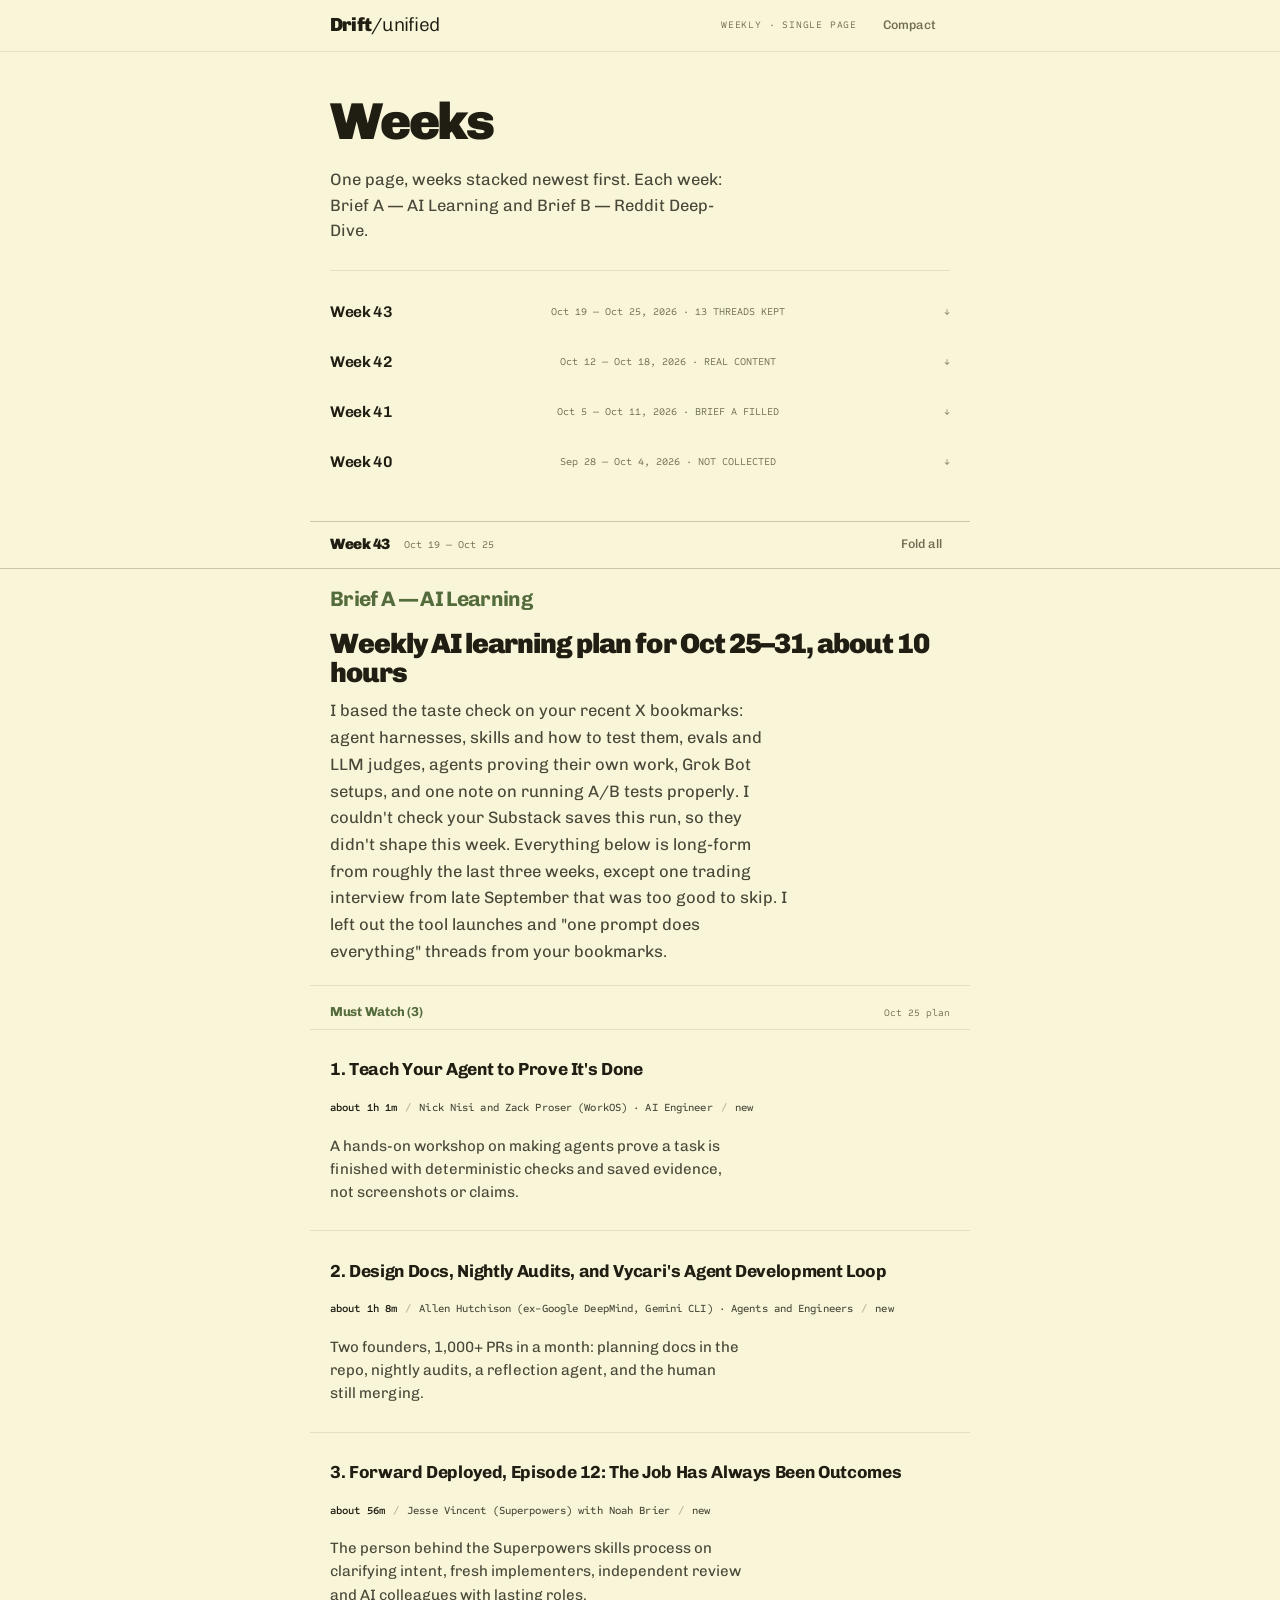
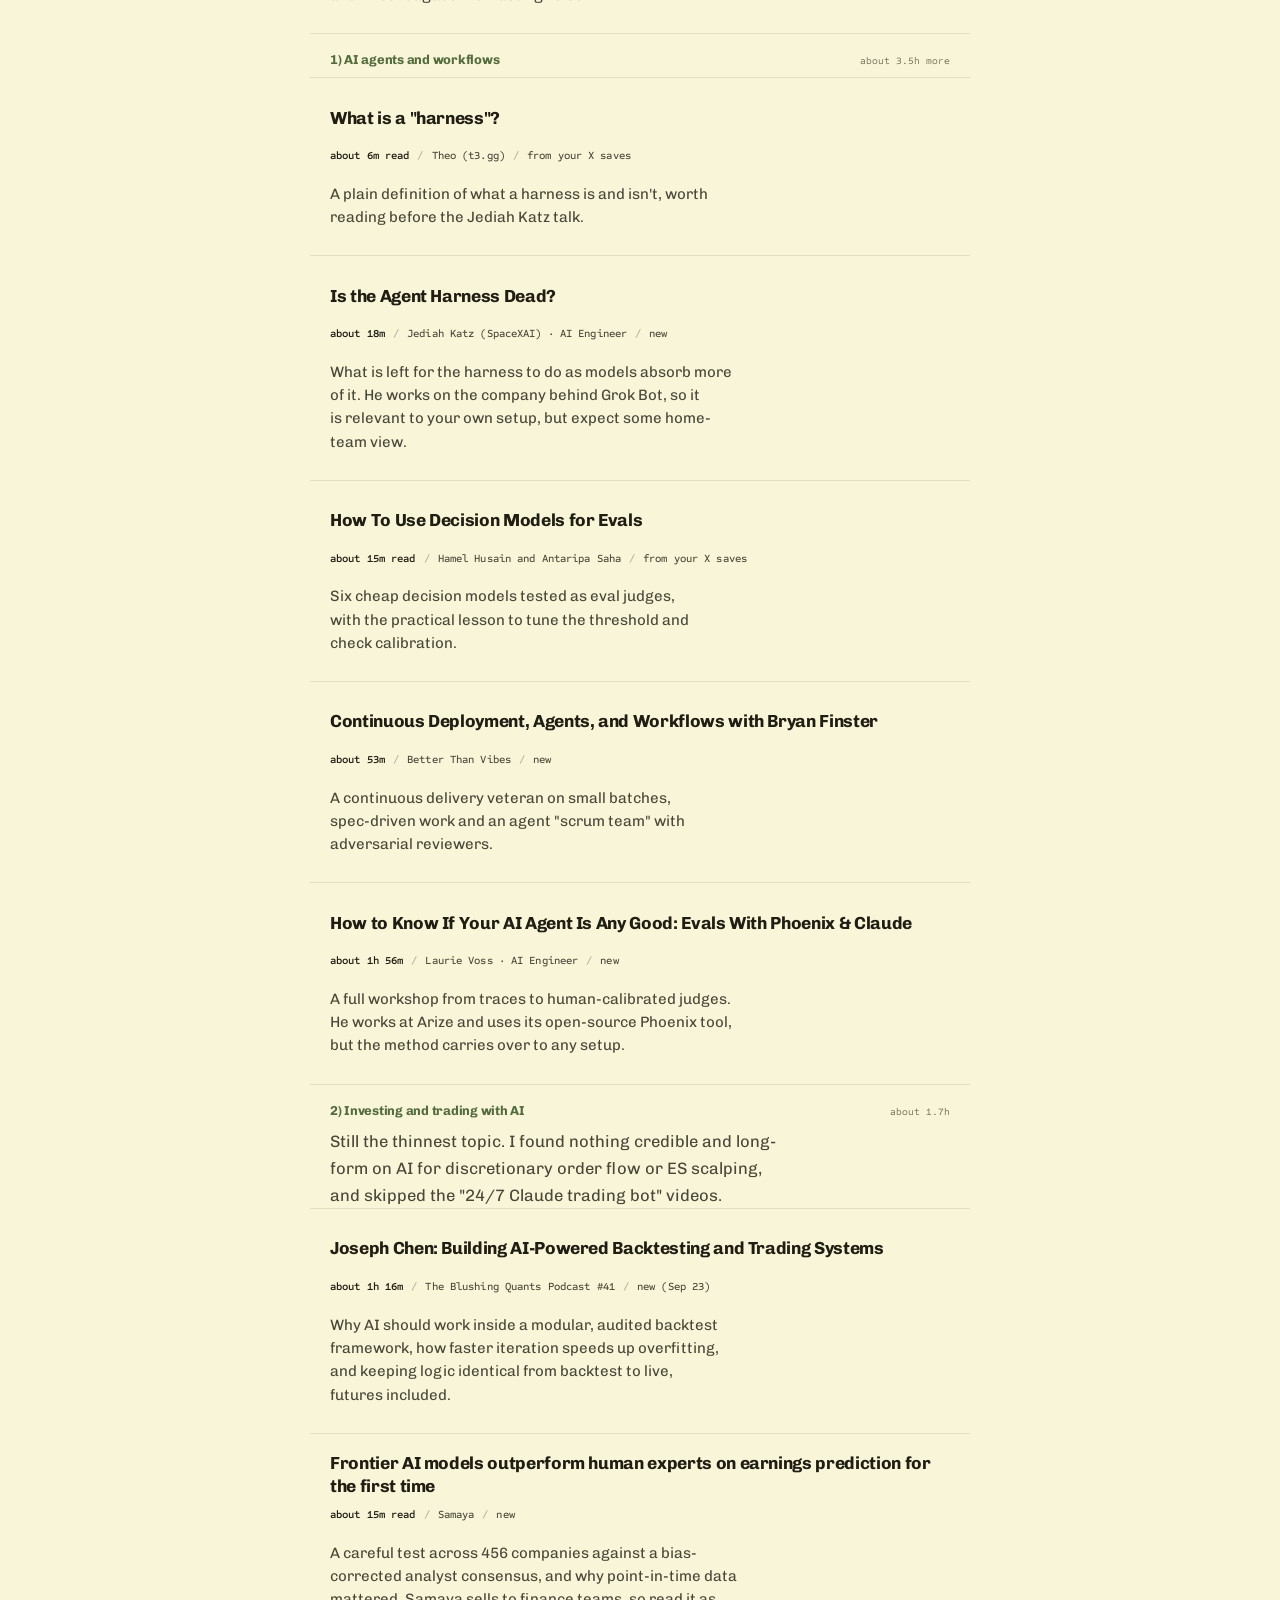
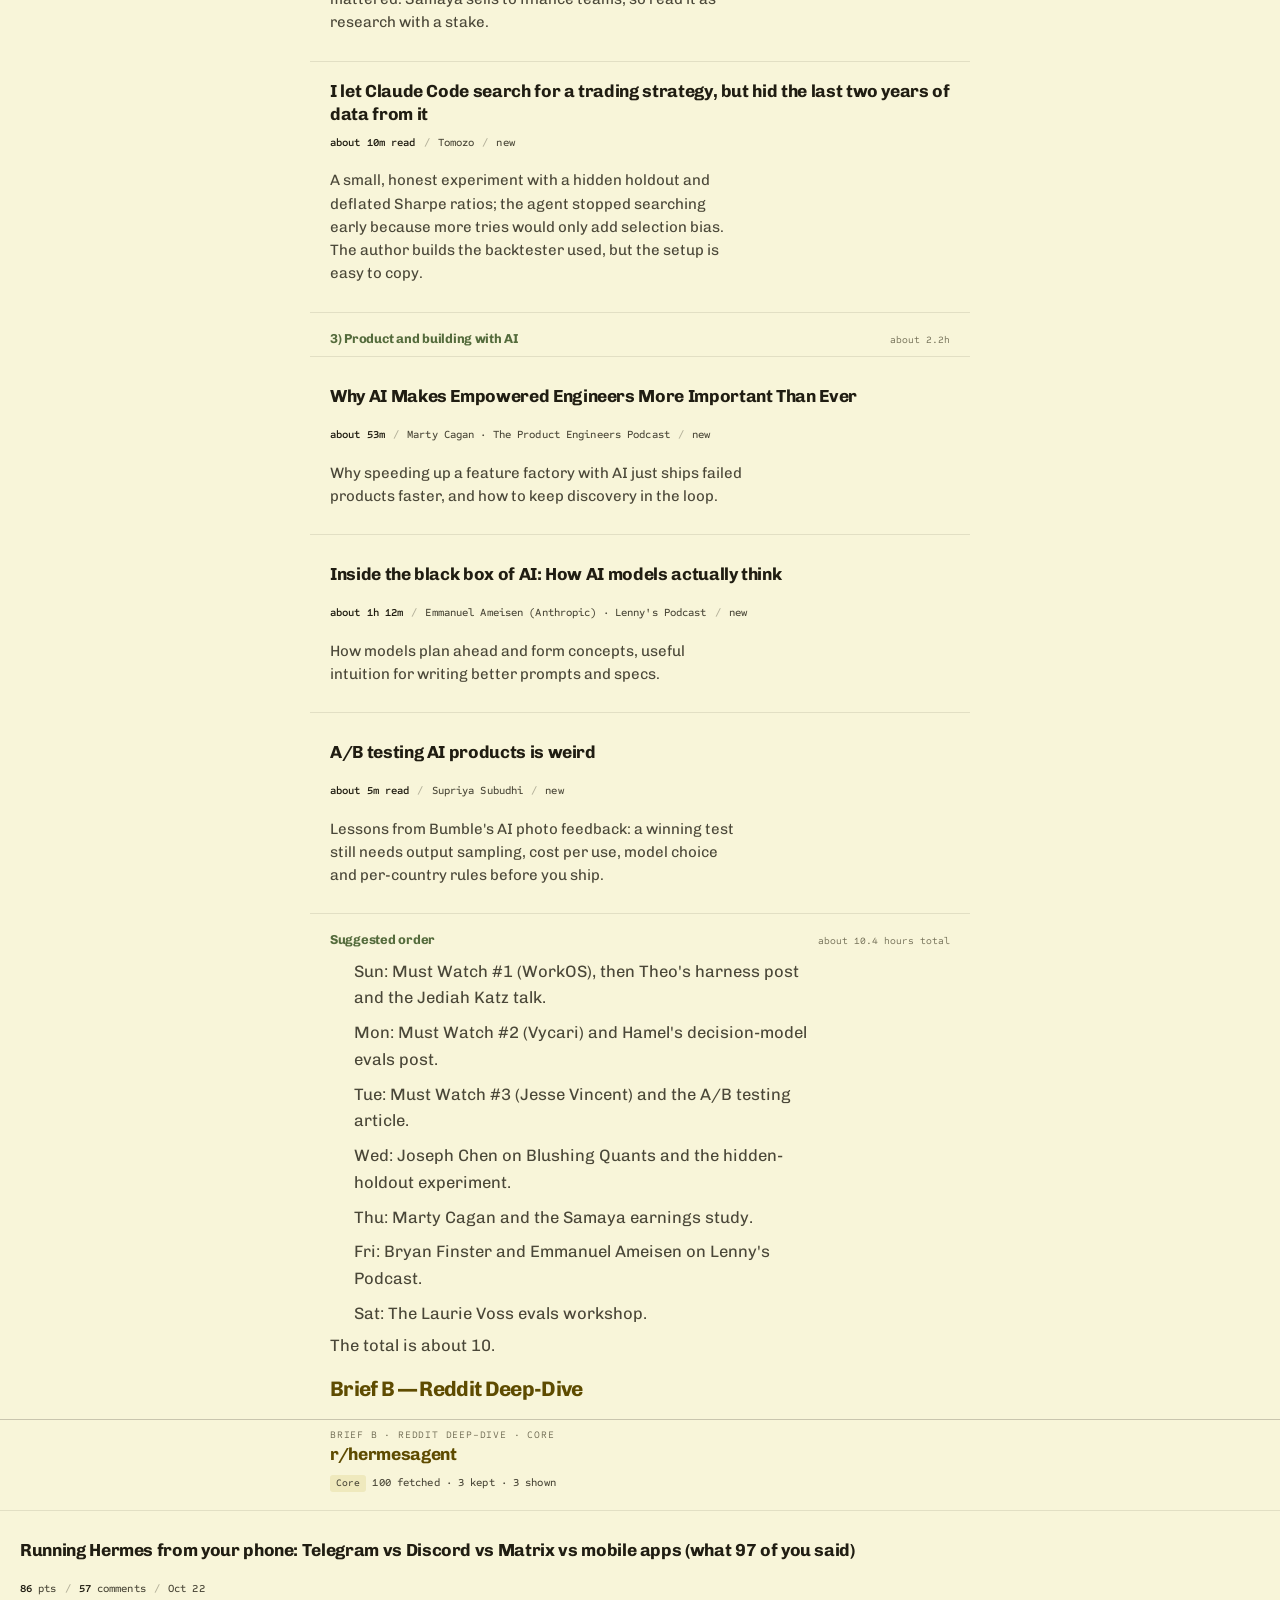
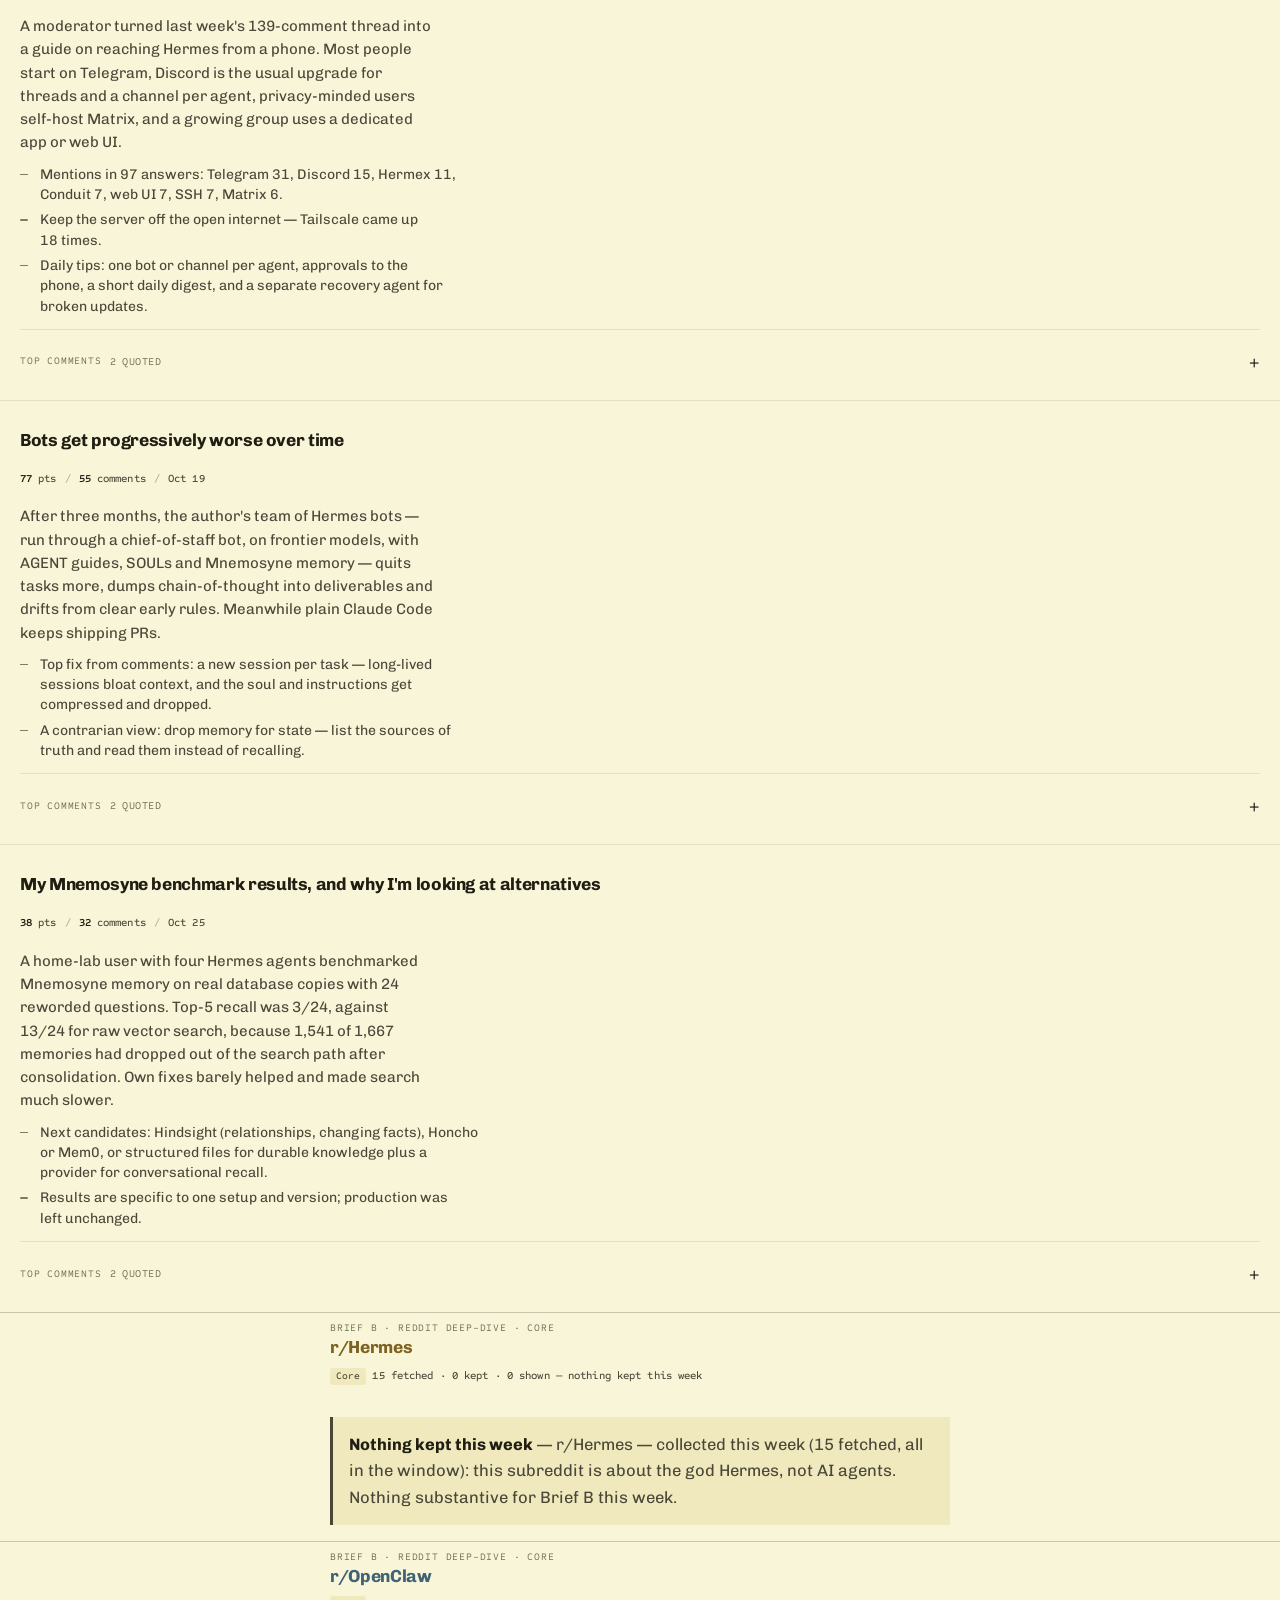
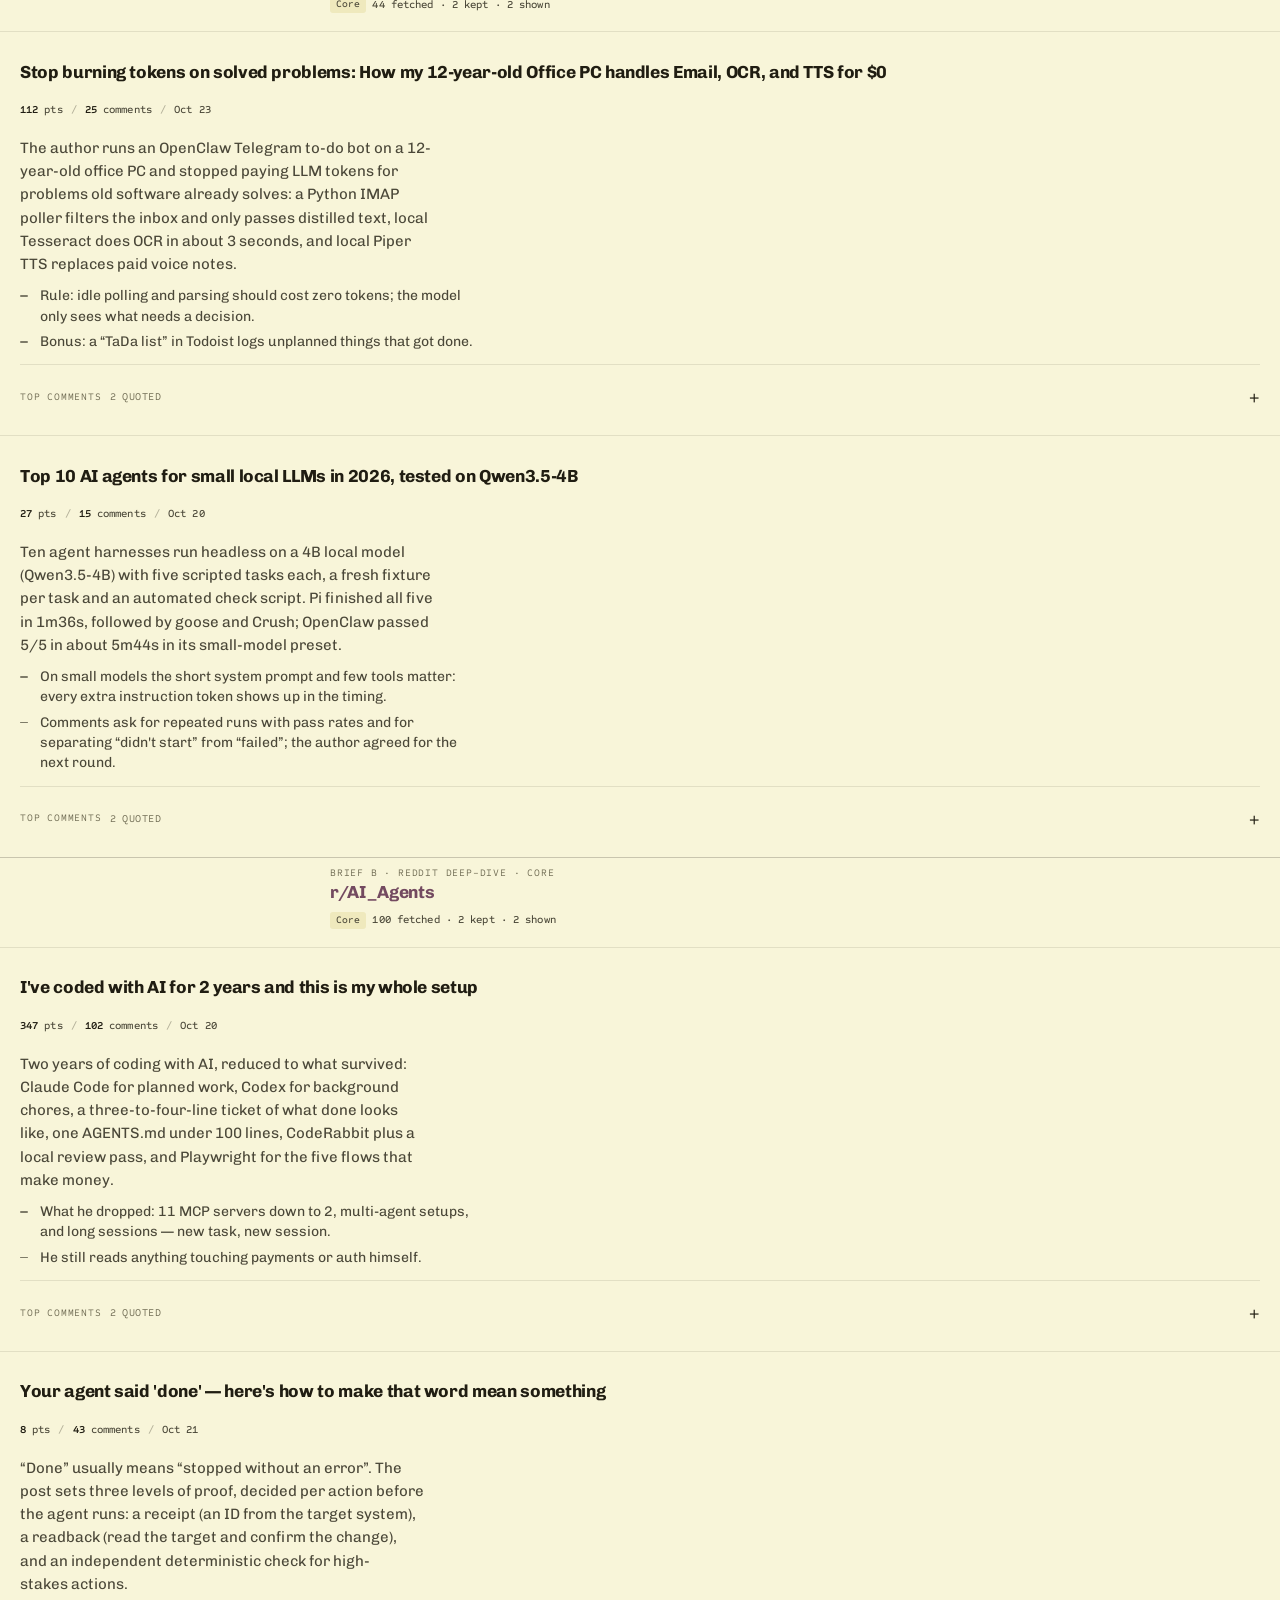
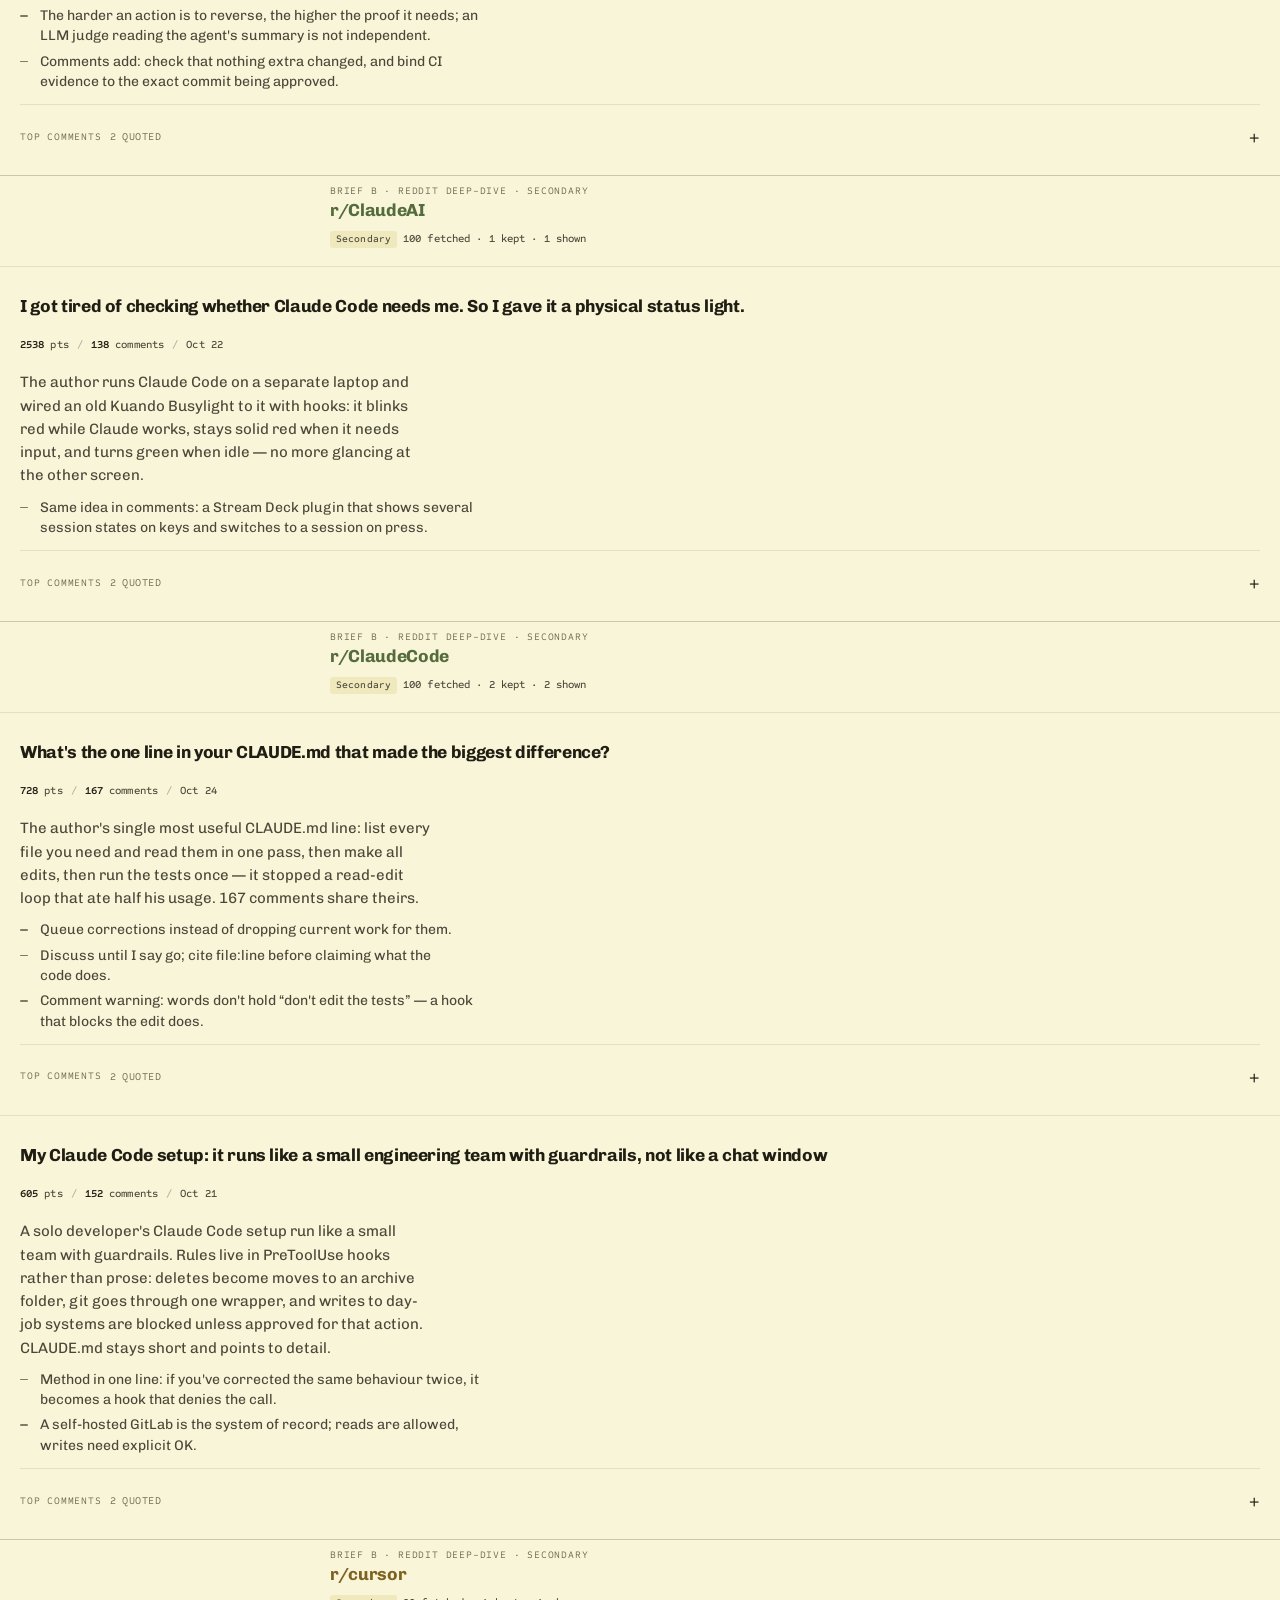
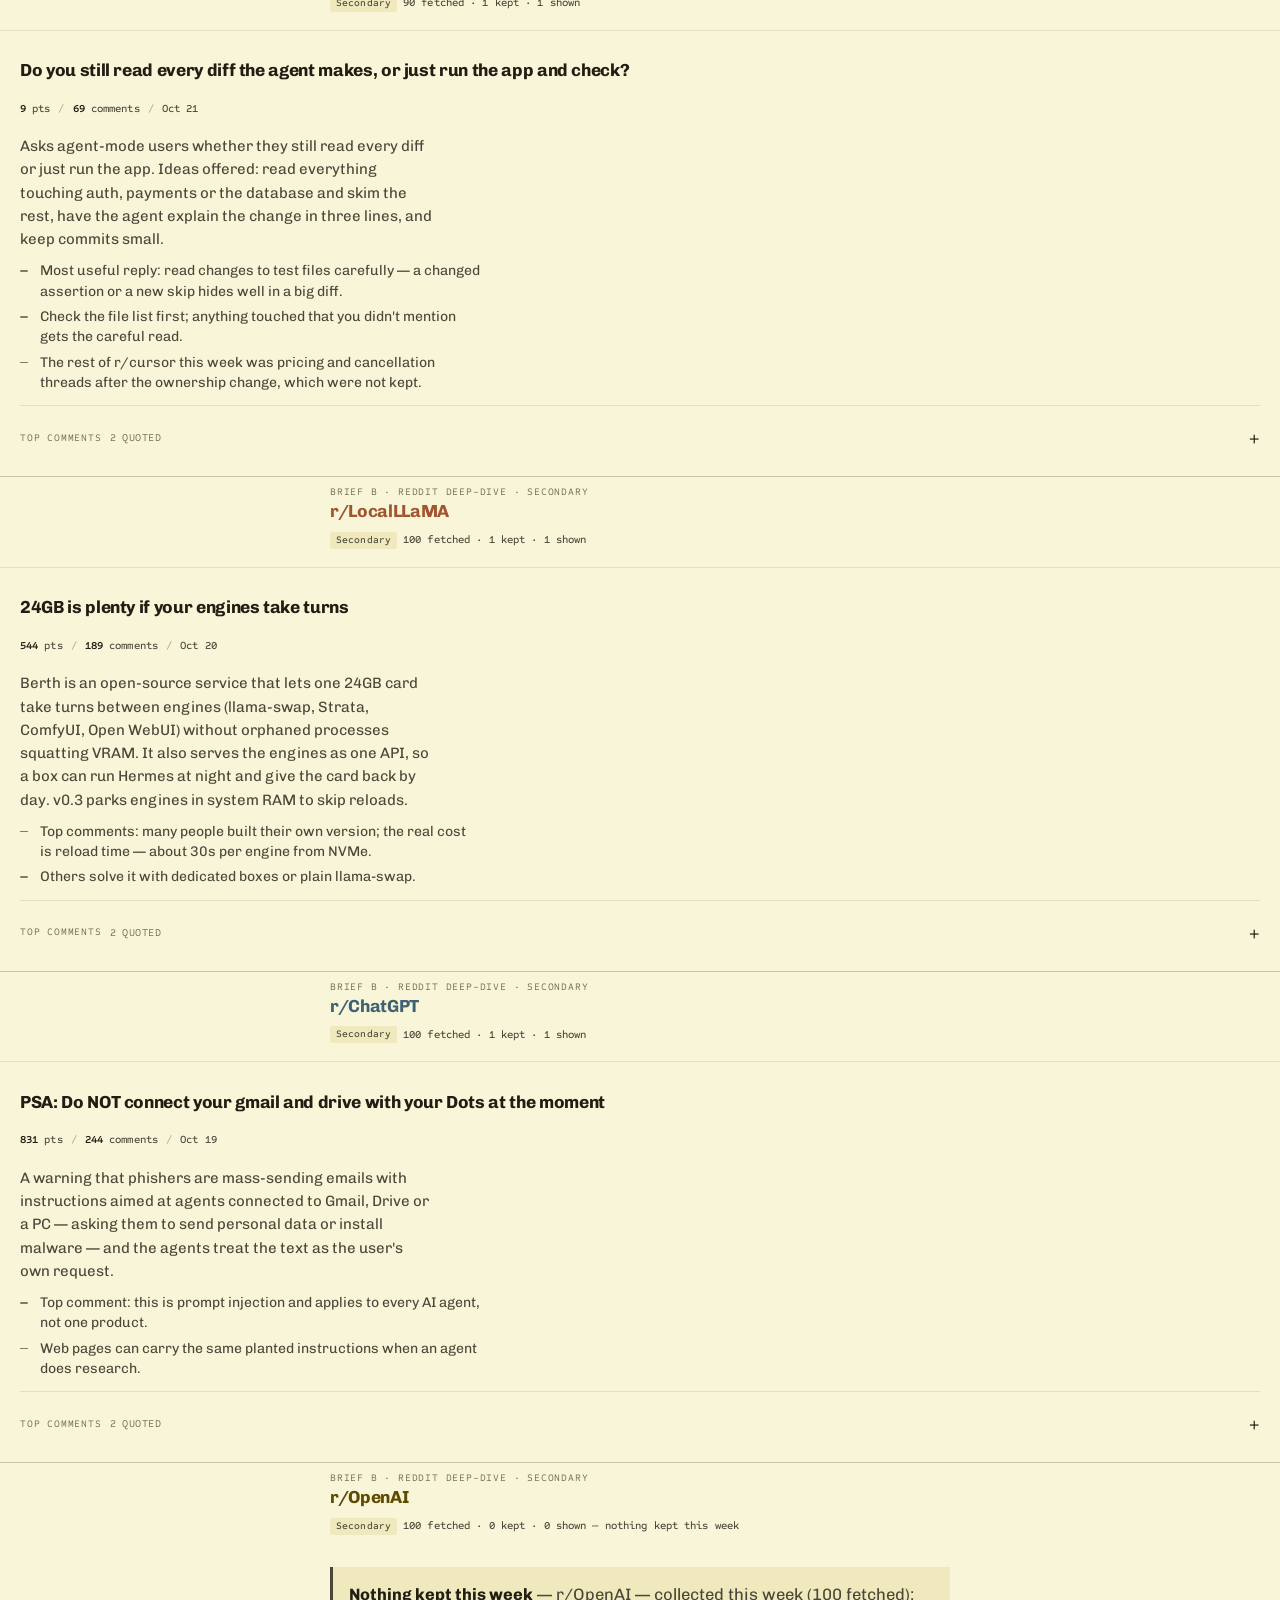
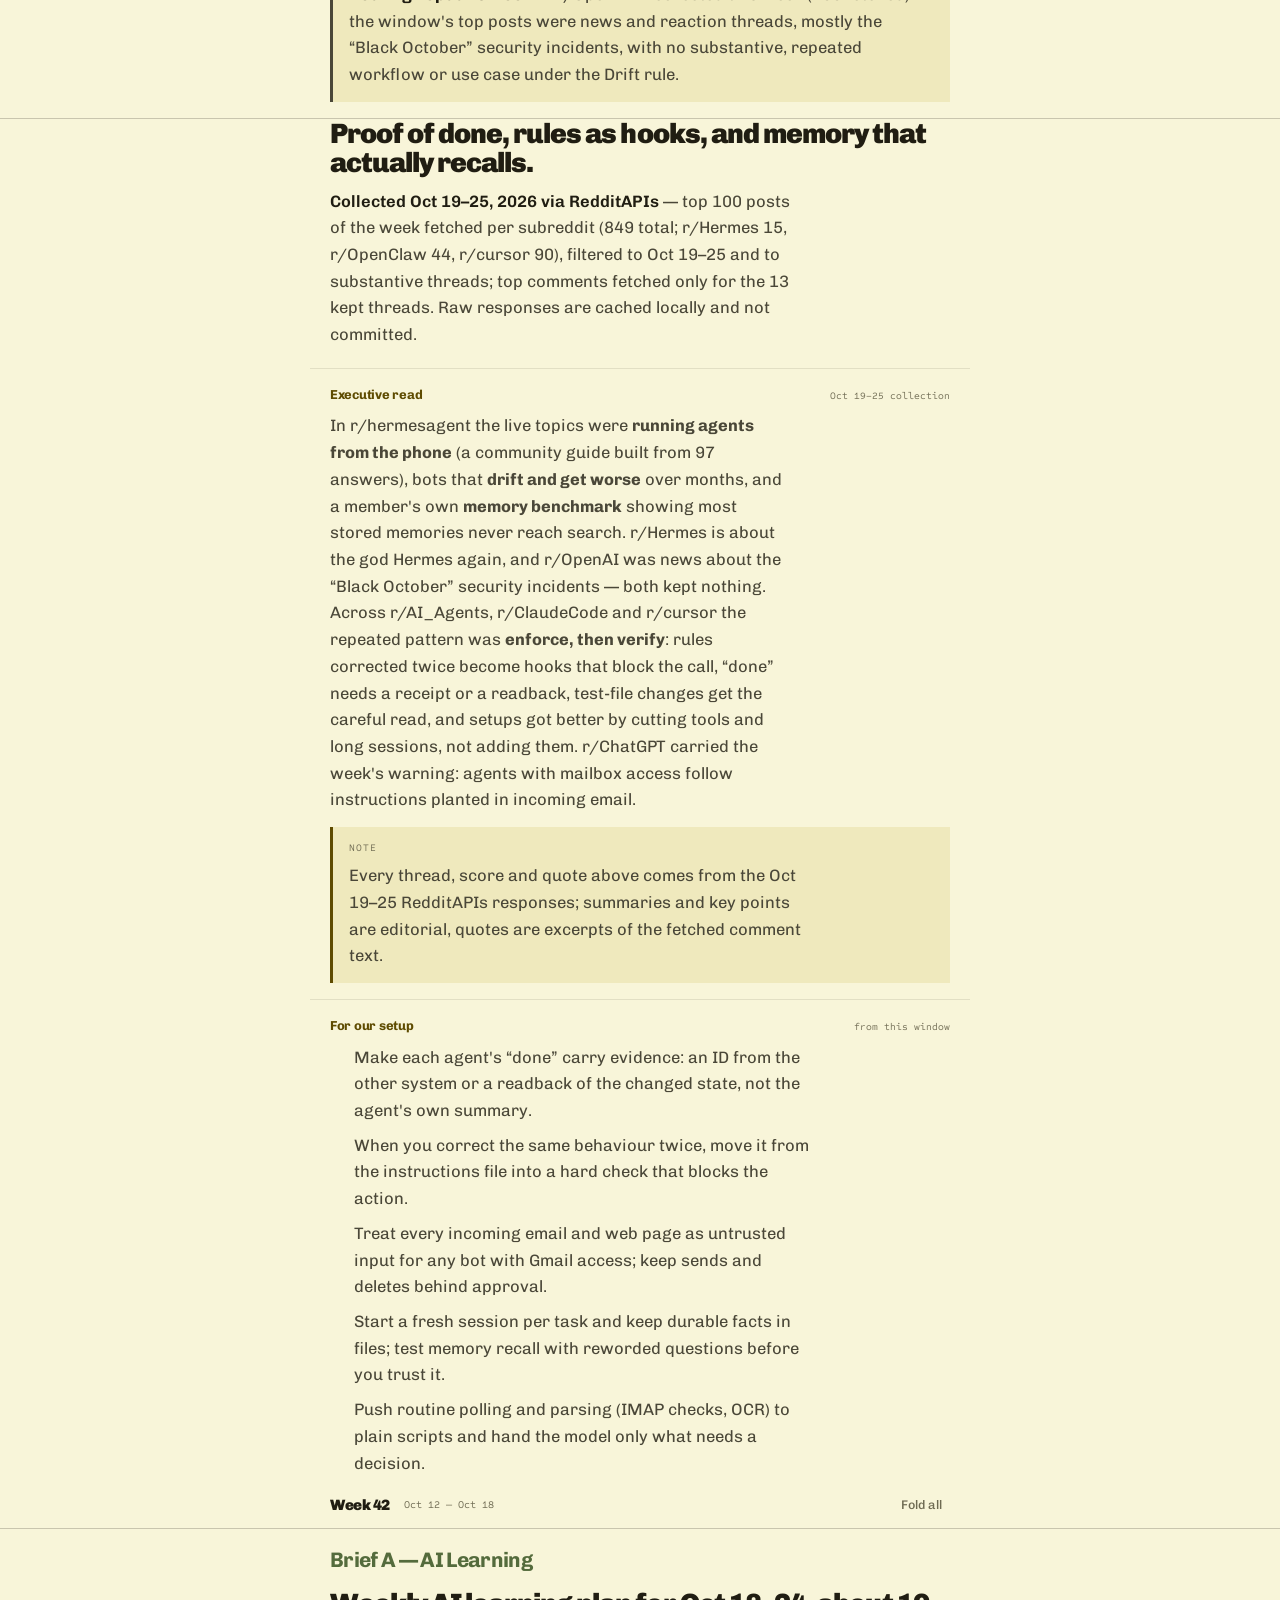
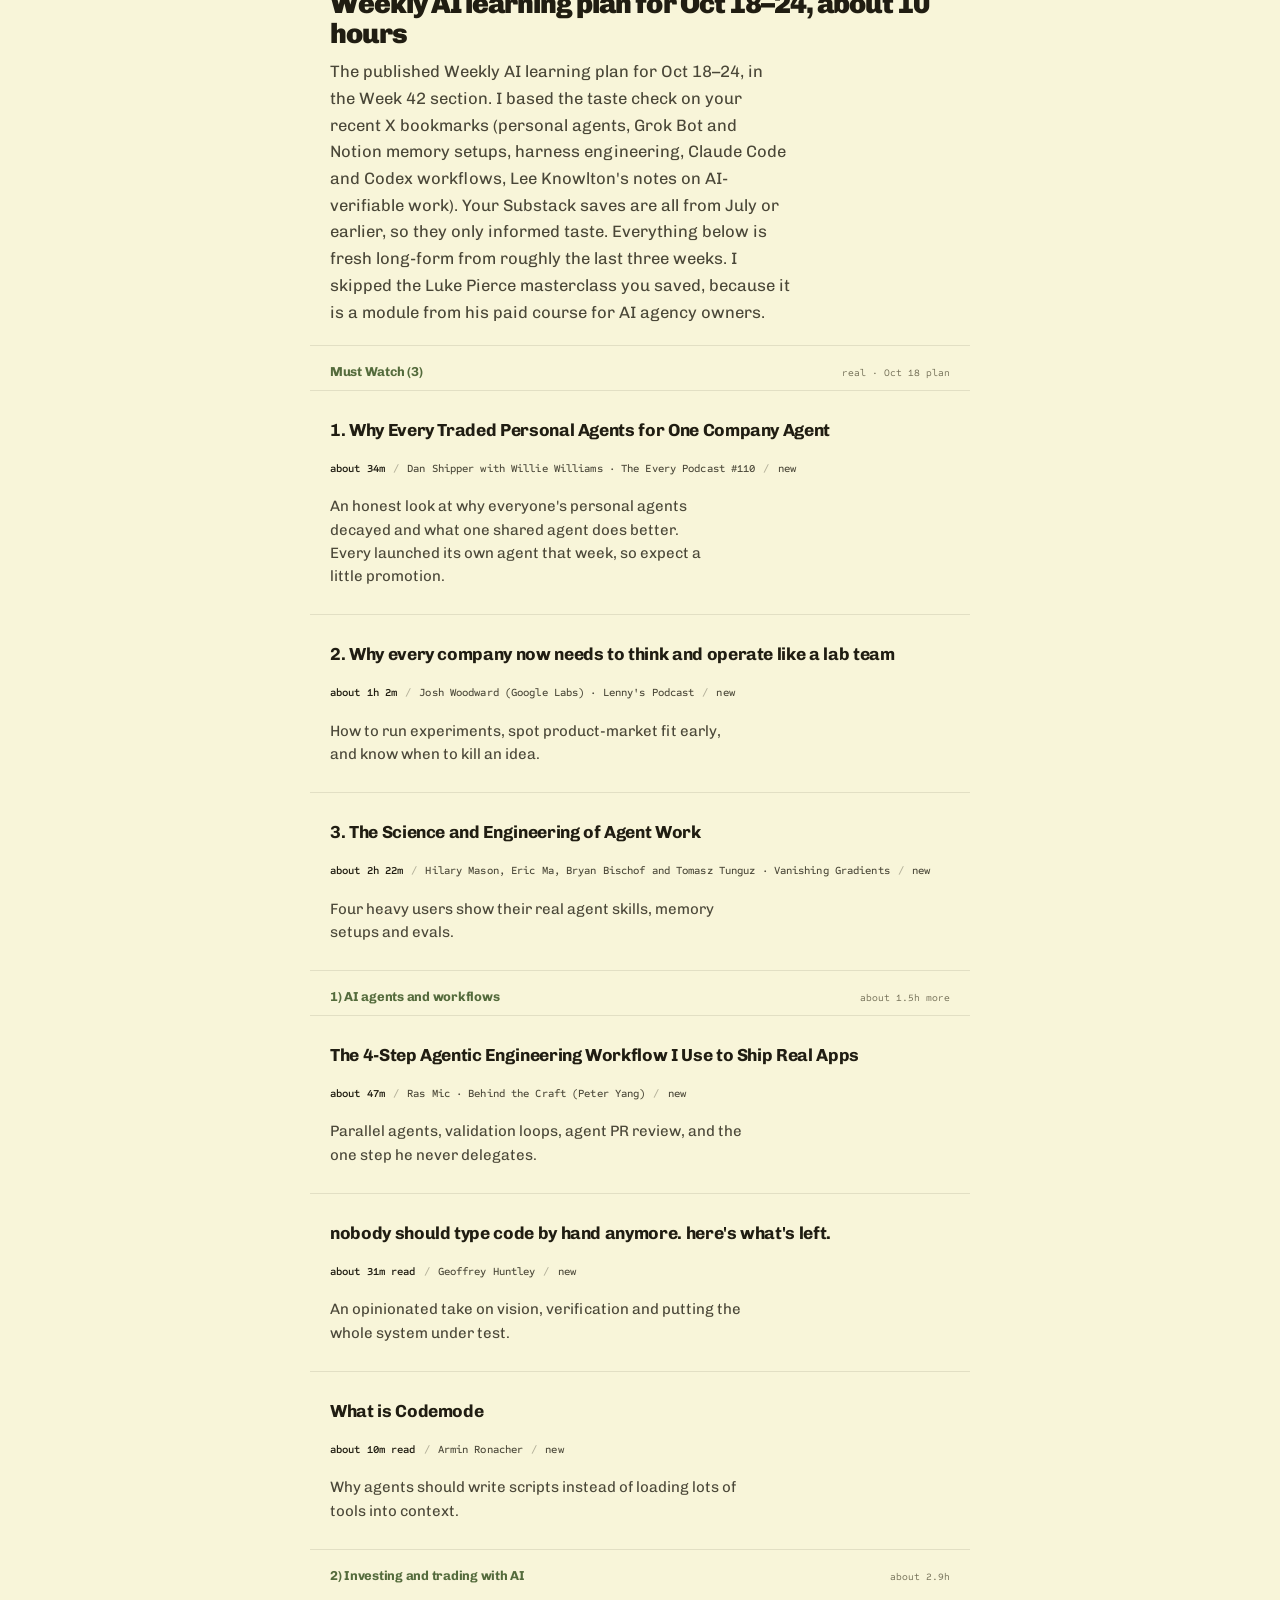
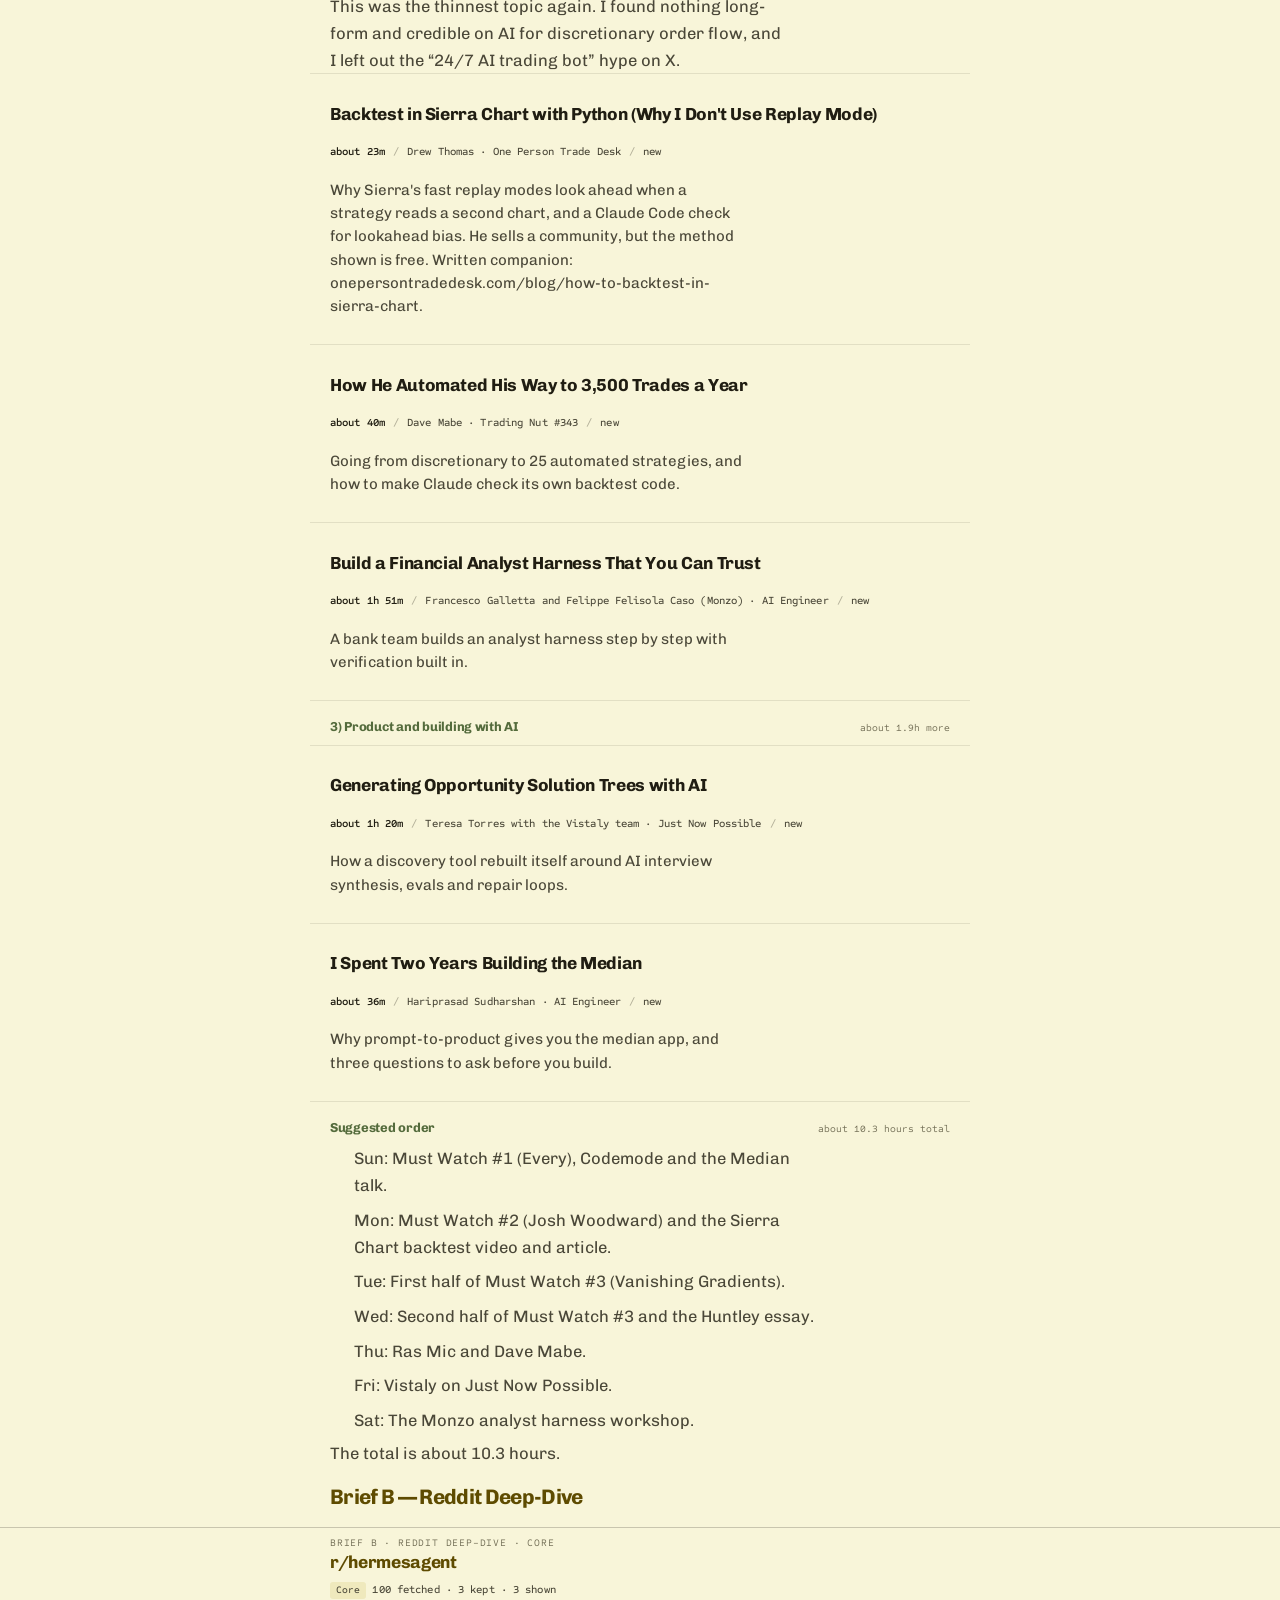
==== commit b724163b: "Add Week 43 (Oct 19–25): Oct 25 learning plan + Reddit collection; add_week.py for repeatable weeks" ====
--- a/index.html
+++ b/index.html
@@ -17,10 +17,137 @@
     <h1 id="weeks-title">Weeks</h1>
     <p class="sub">One page, weeks stacked newest first. Each week: Brief A — AI Learning and Brief B — Reddit Deep-Dive.</p>
     <ul class="week-list">
+      <li><a class="week-row" href="#wk-43"><span class="week-name">Week 43</span><span class="week-meta">Oct 19 — Oct 25, 2026 · 13 THREADS KEPT</span><span class="arr" aria-hidden="true">↓</span></a></li>
       <li><a class="week-row" href="#wk-42"><span class="week-name">Week 42</span><span class="week-meta">Oct 12 — Oct 18, 2026 · REAL CONTENT</span><span class="arr" aria-hidden="true">↓</span></a></li>
       <li><a class="week-row" href="#wk-41"><span class="week-name">Week 41</span><span class="week-meta">Oct 5 — Oct 11, 2026 · BRIEF A FILLED</span><span class="arr" aria-hidden="true">↓</span></a></li>
       <li><a class="week-row" href="#wk-40"><span class="week-name">Week 40</span><span class="week-meta">Sep 28 — Oct 4, 2026 · NOT COLLECTED</span><span class="arr" aria-hidden="true">↓</span></a></li>
     </ul>
+  </section>
+
+  <section class="wk" id="wk-43">
+    <div class="wkhead"><div class="in">
+      <span class="no">Week 43</span><span class="dt">Oct 19 — Oct 25</span>
+      <span class="strip" aria-hidden="true"><i data-on="true"></i><i data-on="true"></i><i data-on="true"></i><i data-on="true"></i><i data-on="true"></i><i data-on="true"></i><i></i><i></i><i></i><i></i><i></i><i></i></span>
+      <button class="fold" data-fold-all="43">Fold all</button>
+    </div></div>
+
+    <!-- Brief A -->
+    <section class="src" id="learning-43" data-fold="false" style="color:var(--h-claudeai)">
+      <div class="srch"><div class="in"><h2><button class="srtoggle" aria-expanded="true">Brief A — AI Learning</button></h2></div></div>
+      <div class="fold-wrap"><div>
+
+        <div class="sum hed"><h3 class="issuehed">Weekly AI learning plan for Oct 25–31, about 10 hours</h3><p>I based the taste check on your recent X bookmarks: agent harnesses, skills and how to test them, evals and LLM judges, agents proving their own work, Grok Bot setups, and one note on running A/B tests properly. I couldn&#x27;t check your Substack saves this run, so they didn&#x27;t shape this week. Everything below is long-form from roughly the last three weeks, except one trading interview from late September that was too good to skip. I left out the tool launches and &quot;one prompt does everything&quot; threads from your bookmarks.</p></div>
+        <div class="grp"><div class="grph"><span>Must Watch (3)</span><span>Oct 25 plan</span></div><div class="tcard"><h3><a href="https://www.youtube.com/watch?v=q4WC4TowkBo" target="_blank" rel="noopener">1. Teach Your Agent to Prove It&#x27;s Done</a></h3><span class="badge"><b>about 1h 1m</b><i>/</i>Nick Nisi and Zack Proser (WorkOS) · AI Engineer<i>/</i>new</span><p class="summary">A hands-on workshop on making agents prove a task is finished with deterministic checks and saved evidence, not screenshots or claims.</p></div><div class="tcard"><h3><a href="https://agentsandengineers.com/episodes/0021-design-docs-nightly-audits-and-vycari-s-agent-development-loop/" target="_blank" rel="noopener">2. Design Docs, Nightly Audits, and Vycari&#x27;s Agent Development Loop</a></h3><span class="badge"><b>about 1h 8m</b><i>/</i>Allen Hutchison (ex-Google DeepMind, Gemini CLI) · Agents and Engineers<i>/</i>new</span><p class="summary">Two founders, 1,000+ PRs in a month: planning docs in the repo, nightly audits, a reflection agent, and the human still merging.</p></div><div class="tcard"><h3><a href="https://www.forwarddeployed.com/p/forward-deployed-episode-12-the-job" target="_blank" rel="noopener">3. Forward Deployed, Episode 12: The Job Has Always Been Outcomes</a></h3><span class="badge"><b>about 56m</b><i>/</i>Jesse Vincent (Superpowers) with Noah Brier<i>/</i>new</span><p class="summary">The person behind the Superpowers skills process on clarifying intent, fresh implementers, independent review and AI colleagues with lasting roles.</p></div></div>
+        <div class="grp"><div class="grph"><span>1) AI agents and workflows</span><span>about 3.5h more</span></div><div class="tcard"><h3><a href="https://t3.gg/blog/post/what-is-a-harness" target="_blank" rel="noopener">What is a &quot;harness&quot;?</a></h3><span class="badge"><b>about 6m read</b><i>/</i>Theo (t3.gg)<i>/</i>from your X saves</span><p class="summary">A plain definition of what a harness is and isn&#x27;t, worth reading before the Jediah Katz talk.</p></div><div class="tcard"><h3><a href="https://www.youtube.com/watch?v=7Y4sbZgBdnc" target="_blank" rel="noopener">Is the Agent Harness Dead?</a></h3><span class="badge"><b>about 18m</b><i>/</i>Jediah Katz (SpaceXAI) · AI Engineer<i>/</i>new</span><p class="summary">What is left for the harness to do as models absorb more of it. He works on the company behind Grok Bot, so it is relevant to your own setup, but expect some home-team view.</p></div><div class="tcard"><h3><a href="https://hamel.dev/blog/posts/decision-model-evals/" target="_blank" rel="noopener">How To Use Decision Models for Evals</a></h3><span class="badge"><b>about 15m read</b><i>/</i>Hamel Husain and Antaripa Saha<i>/</i>from your X saves</span><p class="summary">Six cheap decision models tested as eval judges, with the practical lesson to tune the threshold and check calibration.</p></div><div class="tcard"><h3><a href="https://betterthanvibes.transistor.fm/episodes/continuous-deployment-agents-and-workflows-with-bryan-finster" target="_blank" rel="noopener">Continuous Deployment, Agents, and Workflows with Bryan Finster</a></h3><span class="badge"><b>about 53m</b><i>/</i>Better Than Vibes<i>/</i>new</span><p class="summary">A continuous delivery veteran on small batches, spec-driven work and an agent &quot;scrum team&quot; with adversarial reviewers.</p></div><div class="tcard"><h3><a href="https://www.youtube.com/watch?v=SHMCGrNJJGc" target="_blank" rel="noopener">How to Know If Your AI Agent Is Any Good: Evals With Phoenix &amp; Claude</a></h3><span class="badge"><b>about 1h 56m</b><i>/</i>Laurie Voss · AI Engineer<i>/</i>new</span><p class="summary">A full workshop from traces to human-calibrated judges. He works at Arize and uses its open-source Phoenix tool, but the method carries over to any setup.</p></div></div>
+        <div class="grp"><div class="grph"><span>2) Investing and trading with AI</span><span>about 1.7h</span></div><p style="padding:0 20px">Still the thinnest topic. I found nothing credible and long-form on AI for discretionary order flow or ES scalping, and skipped the &quot;24/7 Claude trading bot&quot; videos.</p><div class="tcard"><h3><a href="https://theblushingquants.podbean.com/e/joseph-chen-building-ai-powered-backtesting-and-trading-systems-blushing-quants-41/" target="_blank" rel="noopener">Joseph Chen: Building AI-Powered Backtesting and Trading Systems</a></h3><span class="badge"><b>about 1h 16m</b><i>/</i>The Blushing Quants Podcast #41<i>/</i>new (Sep 23)</span><p class="summary">Why AI should work inside a modular, audited backtest framework, how faster iteration speeds up overfitting, and keeping logic identical from backtest to live, futures included.</p></div><div class="tcard"><h3><a href="https://samaya.ai/blog/frontier-ai-models-outperform-human-experts-on-earnings-prediction" target="_blank" rel="noopener">Frontier AI models outperform human experts on earnings prediction for the first time</a></h3><span class="badge"><b>about 15m read</b><i>/</i>Samaya<i>/</i>new</span><p class="summary">A careful test across 456 companies against a bias-corrected analyst consensus, and why point-in-time data mattered. Samaya sells to finance teams, so read it as research with a stake.</p></div><div class="tcard"><h3><a href="https://dev.to/hawkbtcommander/i-let-claude-code-search-for-a-trading-strategy-but-hid-the-last-two-years-of-data-from-it-48ee" target="_blank" rel="noopener">I let Claude Code search for a trading strategy, but hid the last two years of data from it</a></h3><span class="badge"><b>about 10m read</b><i>/</i>Tomozo<i>/</i>new</span><p class="summary">A small, honest experiment with a hidden holdout and deflated Sharpe ratios; the agent stopped searching early because more tries would only add selection bias. The author builds the backtester used, but the setup is easy to copy.</p></div></div>
+        <div class="grp"><div class="grph"><span>3) Product and building with AI</span><span>about 2.2h</span></div><div class="tcard"><h3><a href="https://productengineers.com/episodes/season2/why-ai-makes-empowered-engineers-more-important-than-ever-marty-cagan-svpg-founder/" target="_blank" rel="noopener">Why AI Makes Empowered Engineers More Important Than Ever</a></h3><span class="badge"><b>about 53m</b><i>/</i>Marty Cagan · The Product Engineers Podcast<i>/</i>new</span><p class="summary">Why speeding up a feature factory with AI just ships failed products faster, and how to keep discovery in the loop.</p></div><div class="tcard"><h3><a href="https://www.lennysnewsletter.com/p/a-mind-expanding-conversation-on" target="_blank" rel="noopener">Inside the black box of AI: How AI models actually think</a></h3><span class="badge"><b>about 1h 12m</b><i>/</i>Emmanuel Ameisen (Anthropic) · Lenny&#x27;s Podcast<i>/</i>new</span><p class="summary">How models plan ahead and form concepts, useful intuition for writing better prompts and specs.</p></div><div class="tcard"><h3><a href="https://dev.to/dailycontext/ab-testing-ai-products-is-weird-576h" target="_blank" rel="noopener">A/B testing AI products is weird</a></h3><span class="badge"><b>about 5m read</b><i>/</i>Supriya Subudhi<i>/</i>new</span><p class="summary">Lessons from Bumble&#x27;s AI photo feedback: a winning test still needs output sampling, cost per use, model choice and per-country rules before you ship.</p></div></div>
+        <div class="grp"><div class="grph"><span>Suggested order</span><span>about 10.4 hours total</span></div><ol class="ed"><li>Sun: Must Watch #1 (WorkOS), then Theo&#x27;s harness post and the Jediah Katz talk.</li><li>Mon: Must Watch #2 (Vycari) and Hamel&#x27;s decision-model evals post.</li><li>Tue: Must Watch #3 (Jesse Vincent) and the A/B testing article.</li><li>Wed: Joseph Chen on Blushing Quants and the hidden-holdout experiment.</li><li>Thu: Marty Cagan and the Samaya earnings study.</li><li>Fri: Bryan Finster and Emmanuel Ameisen on Lenny&#x27;s Podcast.</li><li>Sat: The Laurie Voss evals workshop.</li></ol><p style="padding:0 20px">The total is about 10.</p></div>
+
+      </div></div>
+    </section>
+
+  <!-- Brief B -->
+  <section class="src" id="reddit-43" data-fold="false" style="color:var(--h-hermes)">
+    <div class="srch"><div class="in"><h2><button class="srtoggle" aria-expanded="true">Brief B — Reddit Deep-Dive</button></h2></div></div>
+    <div class="fold-wrap"><div>
+    <section class="subsrc" id="sub-hermesagent-43" style="color:var(--h-hermes)">
+      <header class="subsrc-h">
+        <span class="subk">Brief B · Reddit Deep-Dive · Core</span>
+        <h3>r/hermesagent</h3>
+        <span class="subline"><span class="subtier">Core</span><span class="substat">100 fetched · 3 kept · 3 shown</span></span>
+      </header>
+<div class="tcard"><h3><a href="https://reddit.com/r/hermesagent/comments/1xcqglx/running_hermes_from_your_phone_telegram_vs/" target="_blank" rel="noopener">Running Hermes from your phone: Telegram vs Discord vs Matrix vs mobile apps (what 97 of you said)</a></h3><span class="badge"><b>86</b> pts<i>/</i><b>57</b> comments<i>/</i>Oct 22</span><p class="summary">A moderator turned last week&#x27;s 139-comment thread into a guide on reaching Hermes from a phone. Most people start on Telegram, Discord is the usual upgrade for threads and a channel per agent, privacy-minded users self-host Matrix, and a growing group uses a dedicated app or web UI.</p><ul class="kp"><li>Mentions in 97 answers: Telegram 31, Discord 15, Hermex 11, Conduit 7, web UI 7, SSH 7, Matrix 6.</li><li>Keep the server off the open internet — Tailscale came up 18 times.</li><li>Daily tips: one bot or channel per agent, approvals to the phone, a short daily digest, and a separate recovery agent for broken updates.</li></ul><details class="tc"><summary class="tc-hd">Top comments <span>2 quoted</span></summary><div class="tc-list"><div class="tc-item"><p class="tc-meta"><b>Pressimize</b><span class="sc">5 pts</span></p><p class="tc-body">I would&#x27;ve loved to stay with matrix but it&#x27;s subpar. By far. Also telegram threaded mode isn&#x27;t great. Imho a forum group works way better. But discord is by far the best. One CATEGORY per bot, not one channel. Multiple channels per category,…</p><a class="tc-pl" href="https://www.reddit.com/r/hermesagent/comments/1xcqglx/running_hermes_from_your_phone_telegram_vs/19rhwp116aopx/" target="_blank" rel="noopener">permalink</a></div><div class="tc-item"><p class="tc-meta"><b>Biomech8</b><span class="sc">4 pts</span></p><p class="tc-body">You can add +3 for Matrix from me and family. E2EE encryption with Matrix is great, especially when Hermes accidentally shares some secret.</p><a class="tc-pl" href="https://www.reddit.com/r/hermesagent/comments/1xcqglx/running_hermes_from_your_phone_telegram_vs/19rhzowxu62si/" target="_blank" rel="noopener">permalink</a></div></div></details></div><div class="tcard"><h3><a href="https://reddit.com/r/hermesagent/comments/1x9n1oi/bots_get_progressively_worse_over_time/" target="_blank" rel="noopener">Bots get progressively worse over time</a></h3><span class="badge"><b>77</b> pts<i>/</i><b>55</b> comments<i>/</i>Oct 19</span><p class="summary">After three months, the author&#x27;s team of Hermes bots — run through a chief-of-staff bot, on frontier models, with AGENT guides, SOULs and Mnemosyne memory — quits tasks more, dumps chain-of-thought into deliverables and drifts from clear early rules. Meanwhile plain Claude Code keeps shipping PRs.</p><ul class="kp"><li>Top fix from comments: a new session per task — long-lived sessions bloat context, and the soul and instructions get compressed and dropped.</li><li>A contrarian view: drop memory for state — list the sources of truth and read them instead of recalling.</li></ul><details class="tc"><summary class="tc-hd">Top comments <span>2 quoted</span></summary><div class="tc-list"><div class="tc-item"><p class="tc-meta"><b>Biomech8</b><span class="sc">47 pts</span></p><p class="tc-body">If they get worse over time, you are probably not resetting sessions often and context bloats. Try using new session for each new task. What should persist will survive in Mnemosyne.</p><a class="tc-pl" href="https://www.reddit.com/r/hermesagent/comments/1x9n1oi/bots_get_progressively_worse_over_time/phmurel/" target="_blank" rel="noopener">permalink</a></div><div class="tc-item"><p class="tc-meta"><b>stiverino</b><span class="sc">19 pts</span></p><p class="tc-body">My answer is always ditch memory and switch to state systems. Make your only memory “don’t use memory” and enumerate the sources of truth for stateful information. I’m exaggerating just a little (but not by much).</p><a class="tc-pl" href="https://www.reddit.com/r/hermesagent/comments/1x9n1oi/bots_get_progressively_worse_over_time/phms9h4/" target="_blank" rel="noopener">permalink</a></div></div></details></div><div class="tcard"><h3><a href="https://reddit.com/r/hermesagent/comments/1xer2wi/my_mnemosyne_benchmark_results_and_why_im_looking/" target="_blank" rel="noopener">My Mnemosyne benchmark results, and why I&#x27;m looking at alternatives</a></h3><span class="badge"><b>38</b> pts<i>/</i><b>32</b> comments<i>/</i>Oct 25</span><p class="summary">A home-lab user with four Hermes agents benchmarked Mnemosyne memory on real database copies with 24 reworded questions. Top-5 recall was 3/24, against 13/24 for raw vector search, because 1,541 of 1,667 memories had dropped out of the search path after consolidation. Own fixes barely helped and made search much slower.</p><ul class="kp"><li>Next candidates: Hindsight (relationships, changing facts), Honcho or Mem0, or structured files for durable knowledge plus a provider for conversational recall.</li><li>Results are specific to one setup and version; production was left unchanged.</li></ul><details class="tc"><summary class="tc-hd">Top comments <span>2 quoted</span></summary><div class="tc-list"><div class="tc-item"><p class="tc-meta"><b>wireandshield</b><span class="sc">4 pts</span></p><p class="tc-body">Before you switch providers, split that 3/24 into two buckets: the memory isn&#x27;t in the index at all, or it is in the index and ranked below the cut. They have completely different fixes. If your 24 gold answers are keyed by the ids of records that…</p><a class="tc-pl" href="https://www.reddit.com/r/hermesagent/comments/1xer2wi/my_mnemosyne_benchmark_results_and_why_im_looking/19rm3f2h5l7fn/" target="_blank" rel="noopener">permalink</a></div><div class="tc-item"><p class="tc-meta"><b>makoto_snkw</b><span class="sc">14 pts</span></p><p class="tc-body">https://preview.redd.it/ucd1rokqljxh1.png?width=1577&amp;format=png&amp;auto=webp&amp;s=8a491d614fbac87fb325c88763db914d60f27a55 I&#x27;m hindsight user from Day 0. 8 months and I have 71K memories with my main hermes agent. One of it, I have 5 running on different…</p><a class="tc-pl" href="https://www.reddit.com/r/hermesagent/comments/1xer2wi/my_mnemosyne_benchmark_results_and_why_im_looking/19rm7419ufw0z/" target="_blank" rel="noopener">permalink</a></div></div></details></div>
+</section>
+
+    <section class="subsrc" id="sub-hermes-43" style="color:var(--h-xnetwork)">
+      <header class="subsrc-h">
+        <span class="subk">Brief B · Reddit Deep-Dive · Core</span>
+        <h3>r/Hermes</h3>
+        <span class="subline"><span class="subtier">Core</span><span class="substat">15 fetched · 0 kept · 0 shown — nothing kept this week</span></span>
+      </header><div class="notyet"><b>Nothing kept this week</b> — r/Hermes — collected this week (15 fetched, all in the window): this subreddit is about the god Hermes, not AI agents. Nothing substantive for Brief B this week.</div></section>
+
+    <section class="subsrc" id="sub-openclaw-43" style="color:var(--h-mlreddit)">
+      <header class="subsrc-h">
+        <span class="subk">Brief B · Reddit Deep-Dive · Core</span>
+        <h3>r/OpenClaw</h3>
+        <span class="subline"><span class="subtier">Core</span><span class="substat">44 fetched · 2 kept · 2 shown</span></span>
+      </header>
+<div class="tcard"><h3><a href="https://reddit.com/r/openclaw/comments/1xdpnvm/stop_burning_tokens_on_solved_problems_how_my/" target="_blank" rel="noopener">Stop burning tokens on solved problems: How my 12-year-old Office PC handles Email, OCR, and TTS for $0</a></h3><span class="badge"><b>112</b> pts<i>/</i><b>25</b> comments<i>/</i>Oct 23</span><p class="summary">The author runs an OpenClaw Telegram to-do bot on a 12-year-old office PC and stopped paying LLM tokens for problems old software already solves: a Python IMAP poller filters the inbox and only passes distilled text, local Tesseract does OCR in about 3 seconds, and local Piper TTS replaces paid voice notes.</p><ul class="kp"><li>Rule: idle polling and parsing should cost zero tokens; the model only sees what needs a decision.</li><li>Bonus: a “TaDa list” in Todoist logs unplanned things that got done.</li></ul><details class="tc"><summary class="tc-hd">Top comments <span>2 quoted</span></summary><div class="tc-list"><div class="tc-item"><p class="tc-meta"><b>OleCuvee</b><span class="sc">15 pts</span></p><p class="tc-body">yes, you get it pal, the trick is build tools (or ask your agent to build tools for himself) for repeat tasks where deterministic repeatable results matter. Giving an probabilistic AI agent the same tasks with no tools 10 times brings 10 times…</p><a class="tc-pl" href="https://www.reddit.com/r/openclaw/comments/1xdpnvm/stop_burning_tokens_on_solved_problems_how_my/19rjut38glpb6/" target="_blank" rel="noopener">permalink</a></div><div class="tc-item"><p class="tc-meta"><b>smuckola</b><span class="sc">3 pts</span></p><p class="tc-body">yes well said. btw, openclaw has a mode to automatically audit your session histories and build a library of proposed skills for you to review and approve. because the default of it just running them is obviously insane too ;) Openclaw is a treasure…</p><a class="tc-pl" href="https://www.reddit.com/r/openclaw/comments/1xdpnvm/stop_burning_tokens_on_solved_problems_how_my/19rk44iq1c677/" target="_blank" rel="noopener">permalink</a></div></div></details></div><div class="tcard"><h3><a href="https://reddit.com/r/openclaw/comments/1xb5yuw/top_10_ai_agents_for_small_local_llms_in_2026/" target="_blank" rel="noopener">Top 10 AI agents for small local LLMs in 2026, tested on Qwen3.5-4B</a></h3><span class="badge"><b>27</b> pts<i>/</i><b>15</b> comments<i>/</i>Oct 20</span><p class="summary">Ten agent harnesses run headless on a 4B local model (Qwen3.5-4B) with five scripted tasks each, a fresh fixture per task and an automated check script. Pi finished all five in 1m36s, followed by goose and Crush; OpenClaw passed 5/5 in about 5m44s in its small-model preset.</p><ul class="kp"><li>On small models the short system prompt and few tools matter: every extra instruction token shows up in the timing.</li><li>Comments ask for repeated runs with pass rates and for separating “didn&#x27;t start” from “failed”; the author agreed for the next round.</li></ul><details class="tc"><summary class="tc-hd">Top comments <span>2 quoted</span></summary><div class="tc-list"><div class="tc-item"><p class="tc-meta"><b>GapNew4766</b><span class="sc">1 pts</span></p><p class="tc-body">yeah that’s my guess too, 4 tools and a short system prompt. on a 4b every extra token of instructions shows up in the timing</p><a class="tc-pl" href="https://www.reddit.com/r/openclaw/comments/1xb5yuw/top_10_ai_agents_for_small_local_llms_in_2026/19rga3oiu6i69/" target="_blank" rel="noopener">permalink</a></div><div class="tc-item"><p class="tc-meta"><b>ZinchaDEV</b><span class="sc">1 pts</span></p><p class="tc-body">For the next round, I’d separate “couldn’t start with this backend” from “ran and failed the task.” The Codex startup error is useful compatibility data, but it doesn’t tell us how it would perform on those five tasks. Were these single runs per…</p><a class="tc-pl" href="https://www.reddit.com/r/openclaw/comments/1xb5yuw/top_10_ai_agents_for_small_local_llms_in_2026/19rh2s6tmg51h/" target="_blank" rel="noopener">permalink</a></div></div></details></div>
+</section>
+
+    <section class="subsrc" id="sub-ai-agents-43" style="color:var(--h-singularity)">
+      <header class="subsrc-h">
+        <span class="subk">Brief B · Reddit Deep-Dive · Core</span>
+        <h3>r/AI_Agents</h3>
+        <span class="subline"><span class="subtier">Core</span><span class="substat">100 fetched · 2 kept · 2 shown</span></span>
+      </header>
+<div class="tcard"><h3><a href="https://reddit.com/r/AI_Agents/comments/1xawuwy/ive_coded_with_ai_for_2_years_and_this_is_my/" target="_blank" rel="noopener">I&#x27;ve coded with AI for 2 years and this is my whole setup</a></h3><span class="badge"><b>347</b> pts<i>/</i><b>102</b> comments<i>/</i>Oct 20</span><p class="summary">Two years of coding with AI, reduced to what survived: Claude Code for planned work, Codex for background chores, a three-to-four-line ticket of what done looks like, one AGENTS.md under 100 lines, CodeRabbit plus a local review pass, and Playwright for the five flows that make money.</p><ul class="kp"><li>What he dropped: 11 MCP servers down to 2, multi-agent setups, and long sessions — new task, new session.</li><li>He still reads anything touching payments or auth himself.</li></ul><details class="tc"><summary class="tc-hd">Top comments <span>2 quoted</span></summary><div class="tc-list"><div class="tc-item"><p class="tc-meta"><b>QuanTradin</b><span class="sc">17 pts</span></p><p class="tc-body">the 900 line AGENTS.md is so familiar. mine grew the same way and the agent started obeying the oldest rules hardest, cutting it back fixed more than any model switch.</p><a class="tc-pl" href="https://www.reddit.com/r/AI_Agents/comments/1xawuwy/ive_coded_with_ai_for_2_years_and_this_is_my/phx93fy/" target="_blank" rel="noopener">permalink</a></div><div class="tc-item"><p class="tc-meta"><b>Medical-Analyst2671</b><span class="sc">3 pts</span></p><p class="tc-body">Those three or four lines should include what the agent needs to leave alone. A small bug fix gets expensive fast when the diff includes a refactor nobody asked for</p><a class="tc-pl" href="https://www.reddit.com/r/AI_Agents/comments/1xawuwy/ive_coded_with_ai_for_2_years_and_this_is_my/phxyxsj/" target="_blank" rel="noopener">permalink</a></div></div></details></div><div class="tcard"><h3><a href="https://reddit.com/r/AI_Agents/comments/1xbkr0s/your_agent_said_done_heres_how_to_make_that_word/" target="_blank" rel="noopener">Your agent said &#x27;done&#x27; — here&#x27;s how to make that word mean something</a></h3><span class="badge"><b>8</b> pts<i>/</i><b>43</b> comments<i>/</i>Oct 21</span><p class="summary">“Done” usually means “stopped without an error”. The post sets three levels of proof, decided per action before the agent runs: a receipt (an ID from the target system), a readback (read the target and confirm the change), and an independent deterministic check for high-stakes actions.</p><ul class="kp"><li>The harder an action is to reverse, the higher the proof it needs; an LLM judge reading the agent&#x27;s summary is not independent.</li><li>Comments add: check that nothing extra changed, and bind CI evidence to the exact commit being approved.</li></ul><details class="tc"><summary class="tc-hd">Top comments <span>2 quoted</span></summary><div class="tc-list"><div class="tc-item"><p class="tc-meta"><b>Marcus_MSC</b><span class="sc">1 pts</span></p><p class="tc-body">The readback at level 2 confirms the change you wanted happened, but not that nothing extra happened. An update with a missing filter can touch rows you never read back. A retried send can deliver two copies, and the receipt for each one looks fine.…</p><a class="tc-pl" href="https://www.reddit.com/r/AI_Agents/comments/1xbkr0s/your_agent_said_done_heres_how_to_make_that_word/19rg1zy5pd22t/" target="_blank" rel="noopener">permalink</a></div><div class="tc-item"><p class="tc-meta"><b>Specialist_Bison_737</b><span class="sc">1 pts</span></p><p class="tc-body">For coding workflows, I&#x27;d also bind the evidence to the exact revision being approved. A green CI run for an earlier PR head doesn&#x27;t verify the current change. Keep the expected commit SHA, the check&#x27;s actual head SHA, the run ID and the checks…</p><a class="tc-pl" href="https://www.reddit.com/r/AI_Agents/comments/1xbkr0s/your_agent_said_done_heres_how_to_make_that_word/19rg5ap0kvjk4/" target="_blank" rel="noopener">permalink</a></div></div></details></div>
+</section>
+
+    <section class="subsrc" id="sub-claudeai-43" style="color:var(--h-claudeai)">
+      <header class="subsrc-h">
+        <span class="subk">Brief B · Reddit Deep-Dive · Secondary</span>
+        <h3>r/ClaudeAI</h3>
+        <span class="subline"><span class="subtier">Secondary</span><span class="substat">100 fetched · 1 kept · 1 shown</span></span>
+      </header>
+<div class="tcard"><h3><a href="https://reddit.com/r/ClaudeAI/comments/1xcdwdx/i_got_tired_of_checking_whether_claude_code_needs/" target="_blank" rel="noopener">I got tired of checking whether Claude Code needs me. So I gave it a physical status light.</a></h3><span class="badge"><b>2538</b> pts<i>/</i><b>138</b> comments<i>/</i>Oct 22</span><p class="summary">The author runs Claude Code on a separate laptop and wired an old Kuando Busylight to it with hooks: it blinks red while Claude works, stays solid red when it needs input, and turns green when idle — no more glancing at the other screen.</p><ul class="kp"><li>Same idea in comments: a Stream Deck plugin that shows several session states on keys and switches to a session on press.</li></ul><details class="tc"><summary class="tc-hd">Top comments <span>2 quoted</span></summary><div class="tc-list"><div class="tc-item"><p class="tc-meta"><b>soldatodelre</b><span class="sc">258 pts</span></p><p class="tc-body">We finally reinvented factory floor andon lights for terminal windows.</p><a class="tc-pl" href="https://www.reddit.com/r/ClaudeAI/comments/1xcdwdx/i_got_tired_of_checking_whether_claude_code_needs/19rh8zgxu4s8x/" target="_blank" rel="noopener">permalink</a></div><div class="tc-item"><p class="tc-meta"><b>mark_99</b><span class="sc">12 pts</span></p><p class="tc-body">I got a Stream Deck and with Claude wrote a plugin which displays multiple session statuses on as many keys as you assign to it, then switches to each when you press that key.</p><a class="tc-pl" href="https://www.reddit.com/r/ClaudeAI/comments/1xcdwdx/i_got_tired_of_checking_whether_claude_code_needs/19rh8u8p6llhc/" target="_blank" rel="noopener">permalink</a></div></div></details></div>
+</section>
+
+    <section class="subsrc" id="sub-claudecode-43" style="color:var(--h-claudeai)">
+      <header class="subsrc-h">
+        <span class="subk">Brief B · Reddit Deep-Dive · Secondary</span>
+        <h3>r/ClaudeCode</h3>
+        <span class="subline"><span class="subtier">Secondary</span><span class="substat">100 fetched · 2 kept · 2 shown</span></span>
+      </header>
+<div class="tcard"><h3><a href="https://reddit.com/r/ClaudeCode/comments/1xeautc/whats_the_one_line_in_your_claudemd_that_made_the/" target="_blank" rel="noopener">What&#x27;s the one line in your CLAUDE.md that made the biggest difference?</a></h3><span class="badge"><b>728</b> pts<i>/</i><b>167</b> comments<i>/</i>Oct 24</span><p class="summary">The author&#x27;s single most useful CLAUDE.md line: list every file you need and read them in one pass, then make all edits, then run the tests once — it stopped a read-edit loop that ate half his usage. 167 comments share theirs.</p><ul class="kp"><li>Queue corrections instead of dropping current work for them.</li><li>Discuss until I say go; cite file:line before claiming what the code does.</li><li>Comment warning: words don&#x27;t hold “don&#x27;t edit the tests” — a hook that blocks the edit does.</li></ul><details class="tc"><summary class="tc-hd">Top comments <span>2 quoted</span></summary><div class="tc-list"><div class="tc-item"><p class="tc-meta"><b>pixxelkick</b><span class="sc">127 pts</span></p><p class="tc-body">&quot;Treat all work as a queue of todo. When I propose tweaks or changes or corrections, append it to the queue, do not break the queue to suddenly prioritize my correction. Only stop when 100% of your queue us truly clear&quot; This one solved my constant…</p><a class="tc-pl" href="https://www.reddit.com/r/ClaudeCode/comments/1xeautc/whats_the_one_line_in_your_claudemd_that_made_the/19rlwk7oqkz9d/" target="_blank" rel="noopener">permalink</a></div><div class="tc-item"><p class="tc-meta"><b>Stunning-Sherbet1853</b><span class="sc">33 pts</span></p><p class="tc-body">mine is a fact check rule: before writing &quot;we do X&quot; or &quot;we don&#x27;t have X&quot; anywhere, reopen the code and cite file:line, even if it said the same thing an hour ago. we added it after it described our own code wrong in two drafts in a row. with your…</p><a class="tc-pl" href="https://www.reddit.com/r/ClaudeCode/comments/1xeautc/whats_the_one_line_in_your_claudemd_that_made_the/19rl6vunk8nlt/" target="_blank" rel="noopener">permalink</a></div></div></details></div><div class="tcard"><h3><a href="https://reddit.com/r/ClaudeCode/comments/1xbxoza/my_claude_code_setup_it_runs_like_a_small/" target="_blank" rel="noopener">My Claude Code setup: it runs like a small engineering team with guardrails, not like a chat window</a></h3><span class="badge"><b>605</b> pts<i>/</i><b>152</b> comments<i>/</i>Oct 21</span><p class="summary">A solo developer&#x27;s Claude Code setup run like a small team with guardrails. Rules live in PreToolUse hooks rather than prose: deletes become moves to an archive folder, git goes through one wrapper, and writes to day-job systems are blocked unless approved for that action. CLAUDE.md stays short and points to detail.</p><ul class="kp"><li>Method in one line: if you&#x27;ve corrected the same behaviour twice, it becomes a hook that denies the call.</li><li>A self-hosted GitLab is the system of record; reads are allowed, writes need explicit OK.</li></ul><details class="tc"><summary class="tc-hd">Top comments <span>2 quoted</span></summary><div class="tc-list"><div class="tc-item"><p class="tc-meta"><b>MAGA-ForTrump</b><span class="sc">56 pts</span></p><p class="tc-body">The medium is already in the post, it&#x27;s just buried. &quot;If I&#x27;ve corrected the same thing twice, it becomes a hook&quot; is the whole method. You don&#x27;t start with 90 MCP tools. You start with a short CLAUDE.md and wait for the same mistake to show up a…</p><a class="tc-pl" href="https://www.reddit.com/r/ClaudeCode/comments/1xbxoza/my_claude_code_setup_it_runs_like_a_small/19rgowjvhxdj5/" target="_blank" rel="noopener">permalink</a></div><div class="tc-item"><p class="tc-meta"><b>aaraujo666</b><span class="sc">12 pts</span></p><p class="tc-body">Not being facetious... this is probably the best advice I can give you... Ask Claude: Explain the difference between a rule in my [Claude.md](http://Claude.md) file and a hook In my experience, if you yell at Claude enough asking &quot;Why do you keep…</p><a class="tc-pl" href="https://www.reddit.com/r/ClaudeCode/comments/1xbxoza/my_claude_code_setup_it_runs_like_a_small/19rg8vypy0beq/" target="_blank" rel="noopener">permalink</a></div></div></details></div>
+</section>
+
+    <section class="subsrc" id="sub-cursor-43" style="color:var(--h-xnetwork)">
+      <header class="subsrc-h">
+        <span class="subk">Brief B · Reddit Deep-Dive · Secondary</span>
+        <h3>r/cursor</h3>
+        <span class="subline"><span class="subtier">Secondary</span><span class="substat">90 fetched · 1 kept · 1 shown</span></span>
+      </header>
+<div class="tcard"><h3><a href="https://reddit.com/r/cursor/comments/1xbzrqc/do_you_still_read_every_diff_the_agent_makes_or/" target="_blank" rel="noopener">Do you still read every diff the agent makes, or just run the app and check?</a></h3><span class="badge"><b>9</b> pts<i>/</i><b>69</b> comments<i>/</i>Oct 21</span><p class="summary">Asks agent-mode users whether they still read every diff or just run the app. Ideas offered: read everything touching auth, payments or the database and skim the rest, have the agent explain the change in three lines, and keep commits small.</p><ul class="kp"><li>Most useful reply: read changes to test files carefully — a changed assertion or a new skip hides well in a big diff.</li><li>Check the file list first; anything touched that you didn&#x27;t mention gets the careful read.</li><li>The rest of r/cursor this week was pricing and cancellation threads after the ownership change, which were not kept.</li></ul><details class="tc"><summary class="tc-hd">Top comments <span>2 quoted</span></summary><div class="tc-list"><div class="tc-item"><p class="tc-meta"><b>Inner_Storage_3374</b><span class="sc">8 pts</span></p><p class="tc-body">I stopped reading every diff, but I started reading one specific kind very carefully: changes to test files. Agents are very good at making tests pass. Sometimes by fixing the code, sometimes by politely convincing the test it was wrong all along. A…</p><a class="tc-pl" href="https://www.reddit.com/r/cursor/comments/1xbzrqc/do_you_still_read_every_diff_the_agent_makes_or/19rgfjze6wsao/" target="_blank" rel="noopener">permalink</a></div><div class="tc-item"><p class="tc-meta"><b>iBuildRandomStuff</b><span class="sc">2 pts</span></p><p class="tc-body">i still read the diff but i read it in a different order now. i look at the file list first and if it touched something i didn&#x27;t mention in the prompt (config, lockfile, some random util), that gets the careful read. the rest i skim and then…</p><a class="tc-pl" href="https://www.reddit.com/r/cursor/comments/1xbzrqc/do_you_still_read_every_diff_the_agent_makes_or/19rgy655js668/" target="_blank" rel="noopener">permalink</a></div></div></details></div>
+</section>
+
+    <section class="subsrc" id="sub-localllama-43" style="color:var(--h-localllama)">
+      <header class="subsrc-h">
+        <span class="subk">Brief B · Reddit Deep-Dive · Secondary</span>
+        <h3>r/LocalLLaMA</h3>
+        <span class="subline"><span class="subtier">Secondary</span><span class="substat">100 fetched · 1 kept · 1 shown</span></span>
+      </header>
+<div class="tcard"><h3><a href="https://reddit.com/r/LocalLLaMA/comments/1xahi82/24gb_is_plenty_if_your_engines_take_turns/" target="_blank" rel="noopener">24GB is plenty if your engines take turns</a></h3><span class="badge"><b>544</b> pts<i>/</i><b>189</b> comments<i>/</i>Oct 20</span><p class="summary">Berth is an open-source service that lets one 24GB card take turns between engines (llama-swap, Strata, ComfyUI, Open WebUI) without orphaned processes squatting VRAM. It also serves the engines as one API, so a box can run Hermes at night and give the card back by day. v0.3 parks engines in system RAM to skip reloads.</p><ul class="kp"><li>Top comments: many people built their own version; the real cost is reload time — about 30s per engine from NVMe.</li><li>Others solve it with dedicated boxes or plain llama-swap.</li></ul><details class="tc"><summary class="tc-hd">Top comments <span>2 quoted</span></summary><div class="tc-list"><div class="tc-item"><p class="tc-meta"><b>Distinct-Pie2389</b><span class="sc">22 pts</span></p><p class="tc-body">I’ve got mine on an NVMe SSD so swap is 30s for most everything other then strata @ 54s. It’s really not bad. Unless you have $4000 to switch these loads to different machines entirely then you’re already starting these engines by hand or service…</p><a class="tc-pl" href="https://www.reddit.com/r/LocalLLaMA/comments/1xahi82/24gb_is_plenty_if_your_engines_take_turns/phtxnzv/" target="_blank" rel="noopener">permalink</a></div><div class="tc-item"><p class="tc-meta"><b>New-Stop1494</b><span class="sc">10 pts</span></p><p class="tc-body">We run Hermes too — it&#x27;s the orchestrator for our whole setup — and we ended up solving this the boring way: dedicated boxes. One machine is all 27B (heavy building/review), the other is all Flash-Next (fast lane), so nothing ever fights over VRAM.…</p><a class="tc-pl" href="https://www.reddit.com/r/LocalLLaMA/comments/1xahi82/24gb_is_plenty_if_your_engines_take_turns/phu7jtt/" target="_blank" rel="noopener">permalink</a></div></div></details></div>
+</section>
+
+    <section class="subsrc" id="sub-chatgpt-43" style="color:var(--h-mlreddit)">
+      <header class="subsrc-h">
+        <span class="subk">Brief B · Reddit Deep-Dive · Secondary</span>
+        <h3>r/ChatGPT</h3>
+        <span class="subline"><span class="subtier">Secondary</span><span class="substat">100 fetched · 1 kept · 1 shown</span></span>
+      </header>
+<div class="tcard"><h3><a href="https://reddit.com/r/ChatGPT/comments/1x9ik3x/psa_do_not_connect_your_gmail_and_drive_with_your/" target="_blank" rel="noopener">PSA: Do NOT connect your gmail and drive with your Dots at the moment</a></h3><span class="badge"><b>831</b> pts<i>/</i><b>244</b> comments<i>/</i>Oct 19</span><p class="summary">A warning that phishers are mass-sending emails with instructions aimed at agents connected to Gmail, Drive or a PC — asking them to send personal data or install malware — and the agents treat the text as the user&#x27;s own request.</p><ul class="kp"><li>Top comment: this is prompt injection and applies to every AI agent, not one product.</li><li>Web pages can carry the same planted instructions when an agent does research.</li></ul><details class="tc"><summary class="tc-hd">Top comments <span>2 quoted</span></summary><div class="tc-list"><div class="tc-item"><p class="tc-meta"><b>stupidcookface</b><span class="sc">478 pts</span></p><p class="tc-body">This is called prompt injection and it doesn&#x27;t apply just to dots. It applies to all ai. They can all be fooled by this. Welcome to the wild wild west.</p><a class="tc-pl" href="https://www.reddit.com/r/ChatGPT/comments/1x9ik3x/psa_do_not_connect_your_gmail_and_drive_with_your/phlsa4y/" target="_blank" rel="noopener">permalink</a></div><div class="tc-item"><p class="tc-meta"><b>bc_gamez</b><span class="sc">72 pts</span></p><p class="tc-body">Even some websites are having such prompt injection embedded for when agents do research or whatever for a user. Sometimes when you ask a coding or other agent to do something, they could reach out to do some research and might load up one such…</p><a class="tc-pl" href="https://www.reddit.com/r/ChatGPT/comments/1x9ik3x/psa_do_not_connect_your_gmail_and_drive_with_your/phlx1r4/" target="_blank" rel="noopener">permalink</a></div></div></details></div>
+</section>
+
+    <section class="subsrc" id="sub-openai-43" style="color:var(--h-hermes)">
+      <header class="subsrc-h">
+        <span class="subk">Brief B · Reddit Deep-Dive · Secondary</span>
+        <h3>r/OpenAI</h3>
+        <span class="subline"><span class="subtier">Secondary</span><span class="substat">100 fetched · 0 kept · 0 shown — nothing kept this week</span></span>
+      </header><div class="notyet"><b>Nothing kept this week</b> — r/OpenAI — collected this week (100 fetched): the window&#x27;s top posts were news and reaction threads, mostly the “Black October” security incidents, with no substantive, repeated workflow or use case under the Drift rule.</div></section>
+
+    <section class="bbsynth" aria-label="Brief B executive read">
+      <div class="sum hed"><h3 class="issuehed">Proof of done, rules as hooks, and memory that actually recalls.</h3><p><b>Collected Oct 19–25, 2026 via RedditAPIs</b> — top 100 posts of the week fetched per subreddit (849 total; r/Hermes 15, r/OpenClaw 44, r/cursor 90), filtered to Oct 19–25 and to substantive threads; top comments fetched only for the 13 kept threads. Raw responses are cached locally and not committed.</p></div>
+<div class="grp"><div class="grph"><span>Executive read</span><span>Oct 19–25 collection</span></div>
+          <p style="padding:0 20px">In r/hermesagent the live topics were <strong>running agents from the phone</strong> (a community guide built from 97 answers), bots that <strong>drift and get worse</strong> over months, and a member's own <strong>memory benchmark</strong> showing most stored memories never reach search. r/Hermes is about the god Hermes again, and r/OpenAI was news about the “Black October” security incidents — both kept nothing.</p>
+          <p style="padding:0 20px">Across r/AI_Agents, r/ClaudeCode and r/cursor the repeated pattern was <strong>enforce, then verify</strong>: rules corrected twice become hooks that block the call, “done” needs a receipt or a readback, test-file changes get the careful read, and setups got better by cutting tools and long sessions, not adding them. r/ChatGPT carried the week's warning: agents with mailbox access follow instructions planted in incoming email.</p>
+          <aside class="callout"><span class="boxlabel">Note</span><p>Every thread, score and quote above comes from the Oct 19–25 RedditAPIs responses; summaries and key points are editorial, quotes are excerpts of the fetched comment text.</p></aside>
+        </div>
+<div class="grp"><div class="grph"><span>For our setup</span><span>from this window</span></div>
+          <ol class="ed"><li>Make each agent&#x27;s “done” carry evidence: an ID from the other system or a readback of the changed state, not the agent&#x27;s own summary.</li><li>When you correct the same behaviour twice, move it from the instructions file into a hard check that blocks the action.</li><li>Treat every incoming email and web page as untrusted input for any bot with Gmail access; keep sends and deletes behind approval.</li><li>Start a fresh session per task and keep durable facts in files; test memory recall with reworded questions before you trust it.</li><li>Push routine polling and parsing (IMAP checks, OCR) to plain scripts and hand the model only what needs a decision.</li></ol></div>
+    </section>
+    </div></div>
+  </section>
   </section>
 
   <section class="wk" id="wk-42">
@@ -197,7 +324,7 @@
 
   <section class="brk-band"><div class="w"><div class="k">Weekly rhythm</div><h3>One week, two briefs, same page.</h3><p>Brief A and Brief B publish together each week, synced in timing and format. Earlier weeks are added here as their editions and collections arrive.</p></div></section>
 
-  <footer><div class="w"><p>Brief A content comes from the published Weekly AI learning plan editions (Oct 11–17 in Week 41, Oct 18–24 in Week 42). Brief B for Week 42 was collected Oct 12–18, 2026 from RedditAPIs — newest 100 posts per subreddit, 13 threads kept, top comments quoted from the responses. Brief B for earlier weeks is not collected yet.</p><p>Live sites: <a href="https://flaviusapop.github.io/ai-digest/drift.html">Drift</a> · <a href="https://flaviusapop.github.io/weekly-ai-learning-plan/">Weekly AI learning plan</a></p></div></footer>
+  <footer><div class="w"><p>Brief A content comes from the published Weekly AI learning plan editions. Brief B is collected each week from RedditAPIs (read-only) across the same ten subreddits; threads are kept for real signal, not score alone, and top comments are quoted from the responses. Weeks before Week 42 have no Brief B collection.</p><p>Live sites: <a href="https://flaviusapop.github.io/ai-digest/drift.html">Drift</a> · <a href="https://flaviusapop.github.io/weekly-ai-learning-plan/">Weekly AI learning plan</a></p></div></footer>
 </main>
 <script src="app.js"></script>
 </body>
